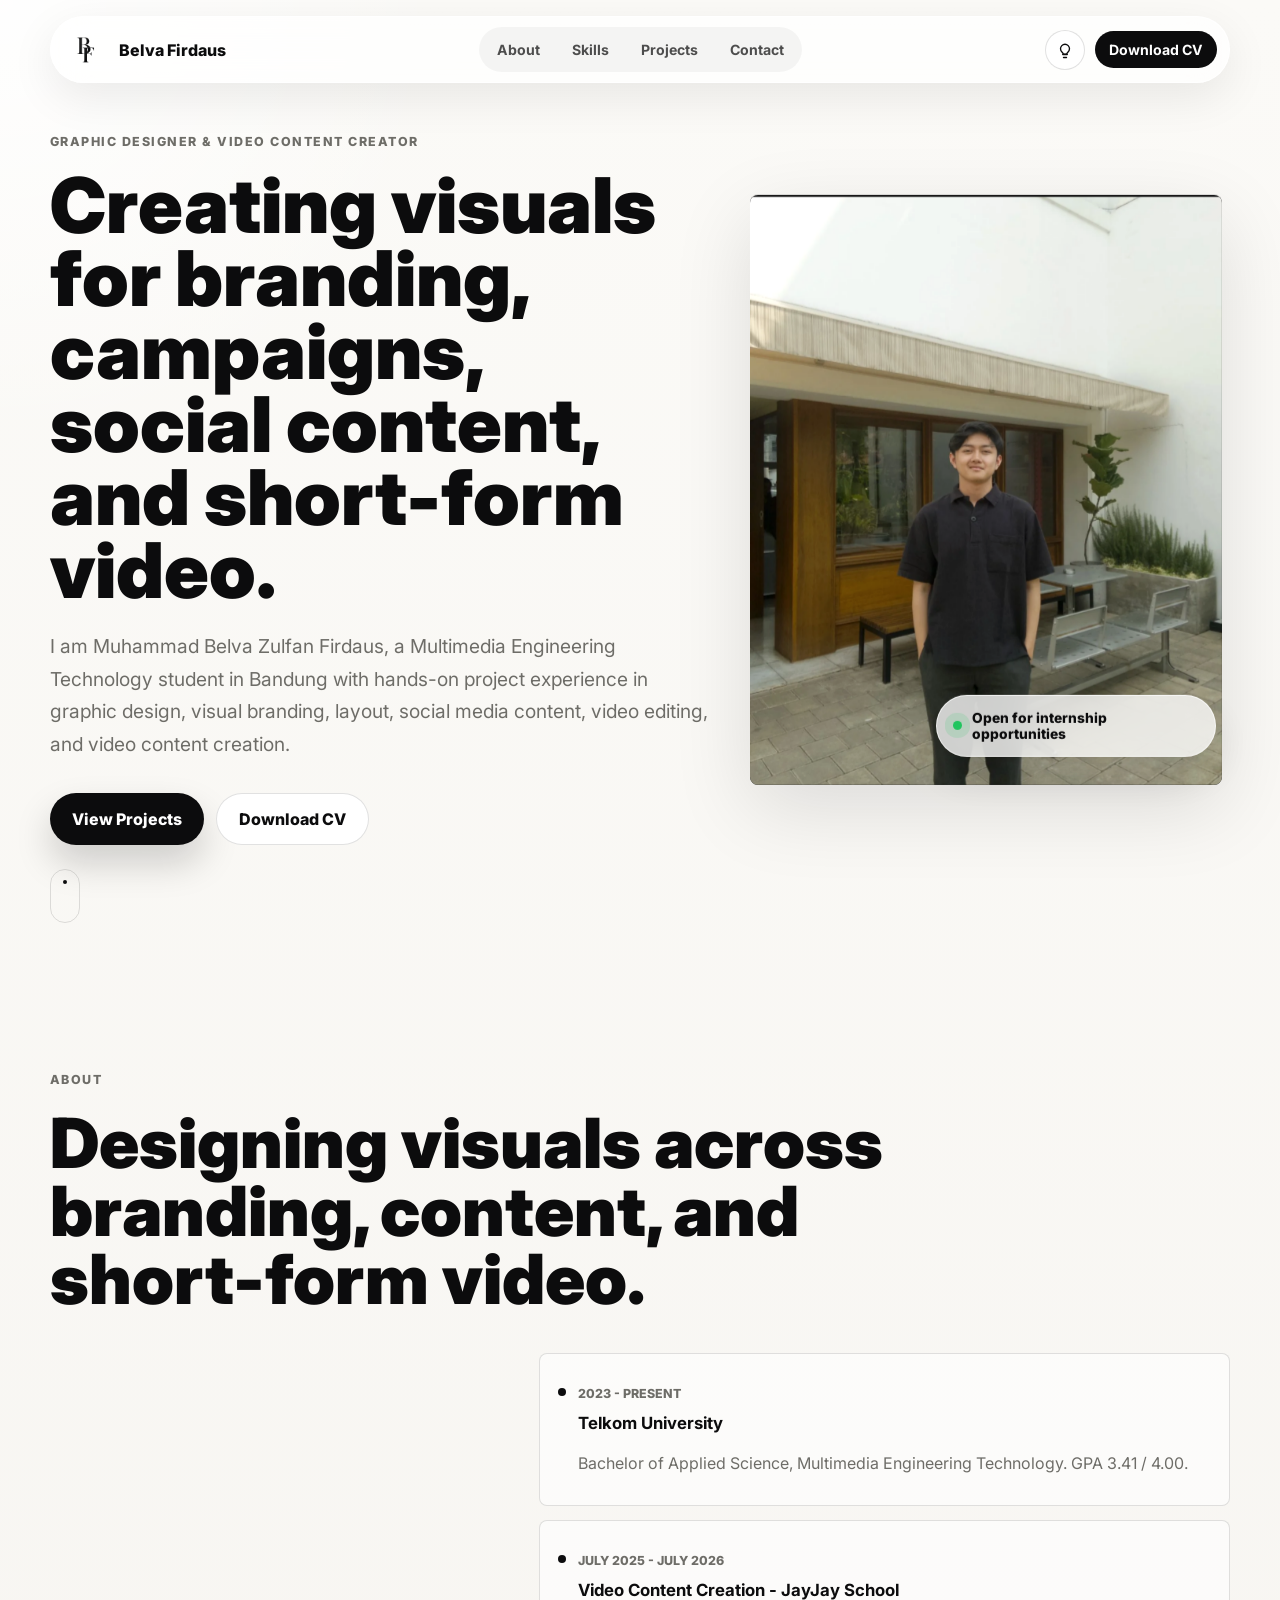
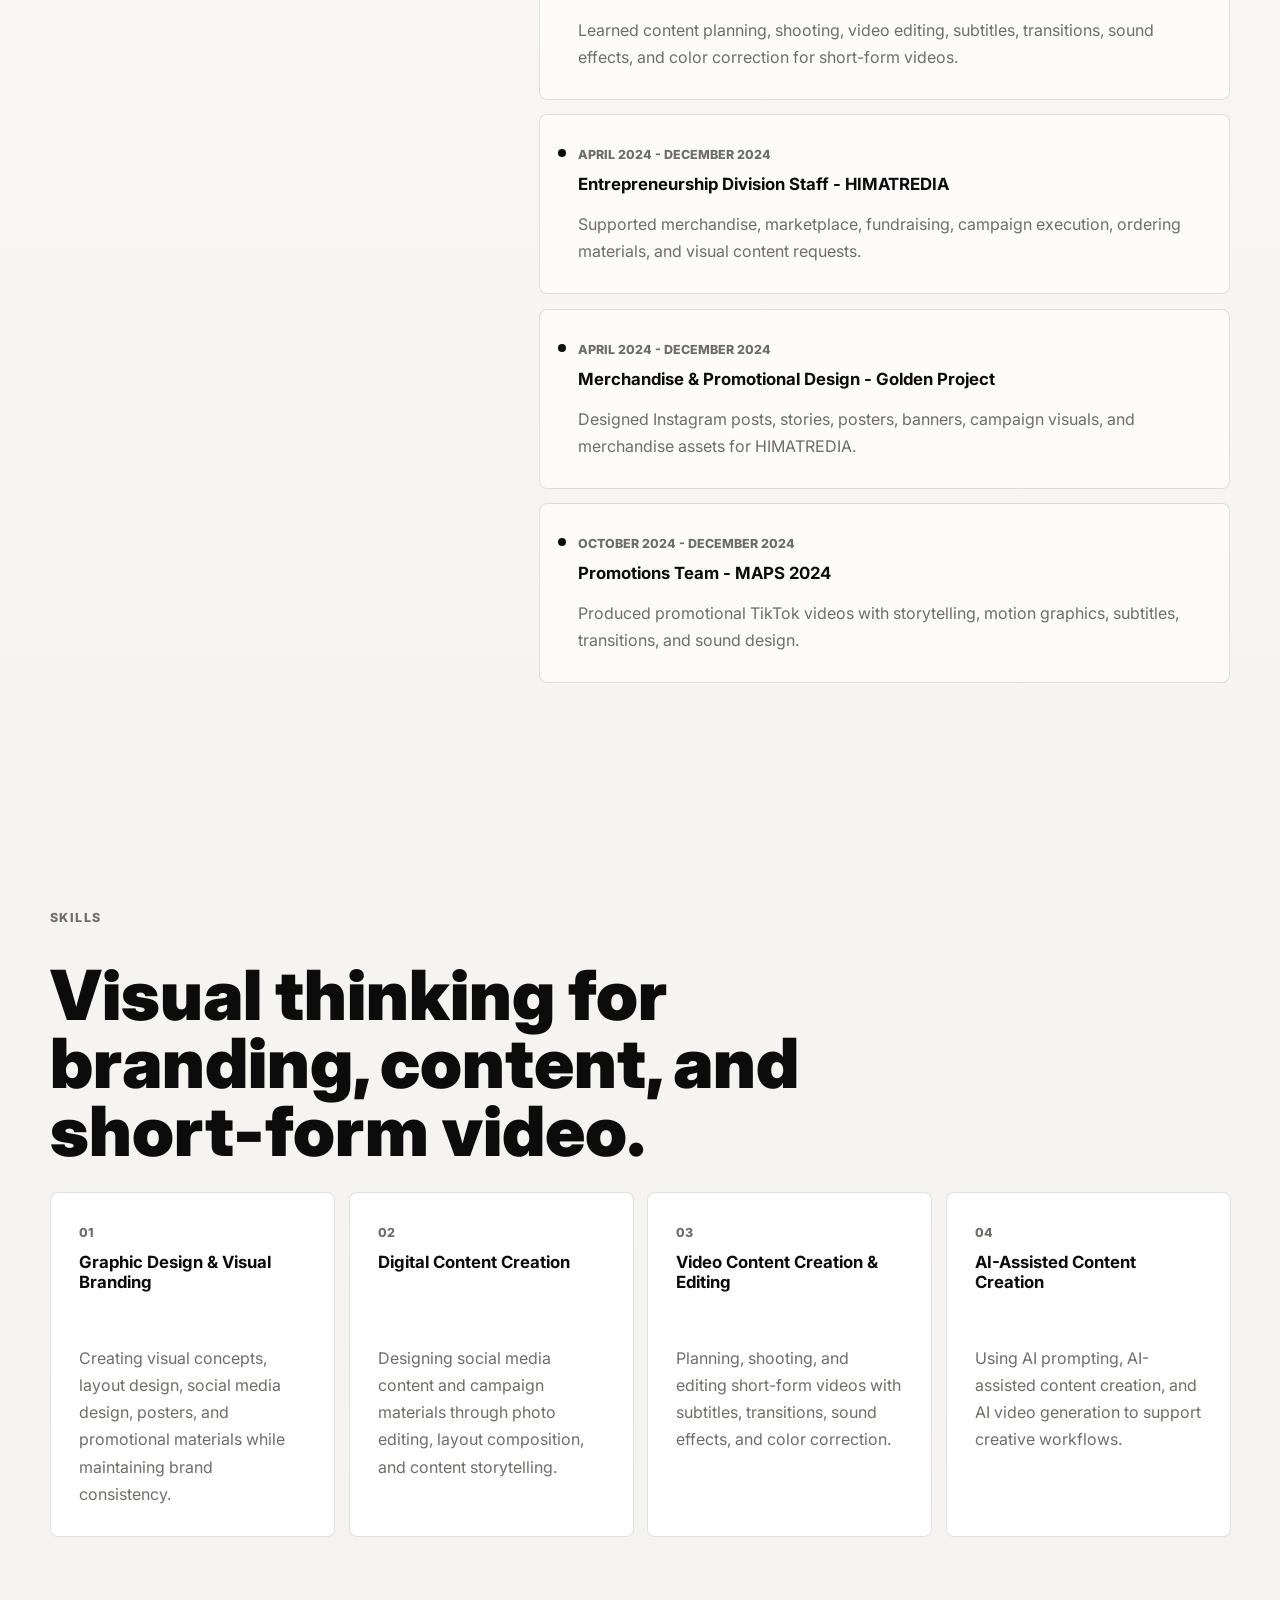
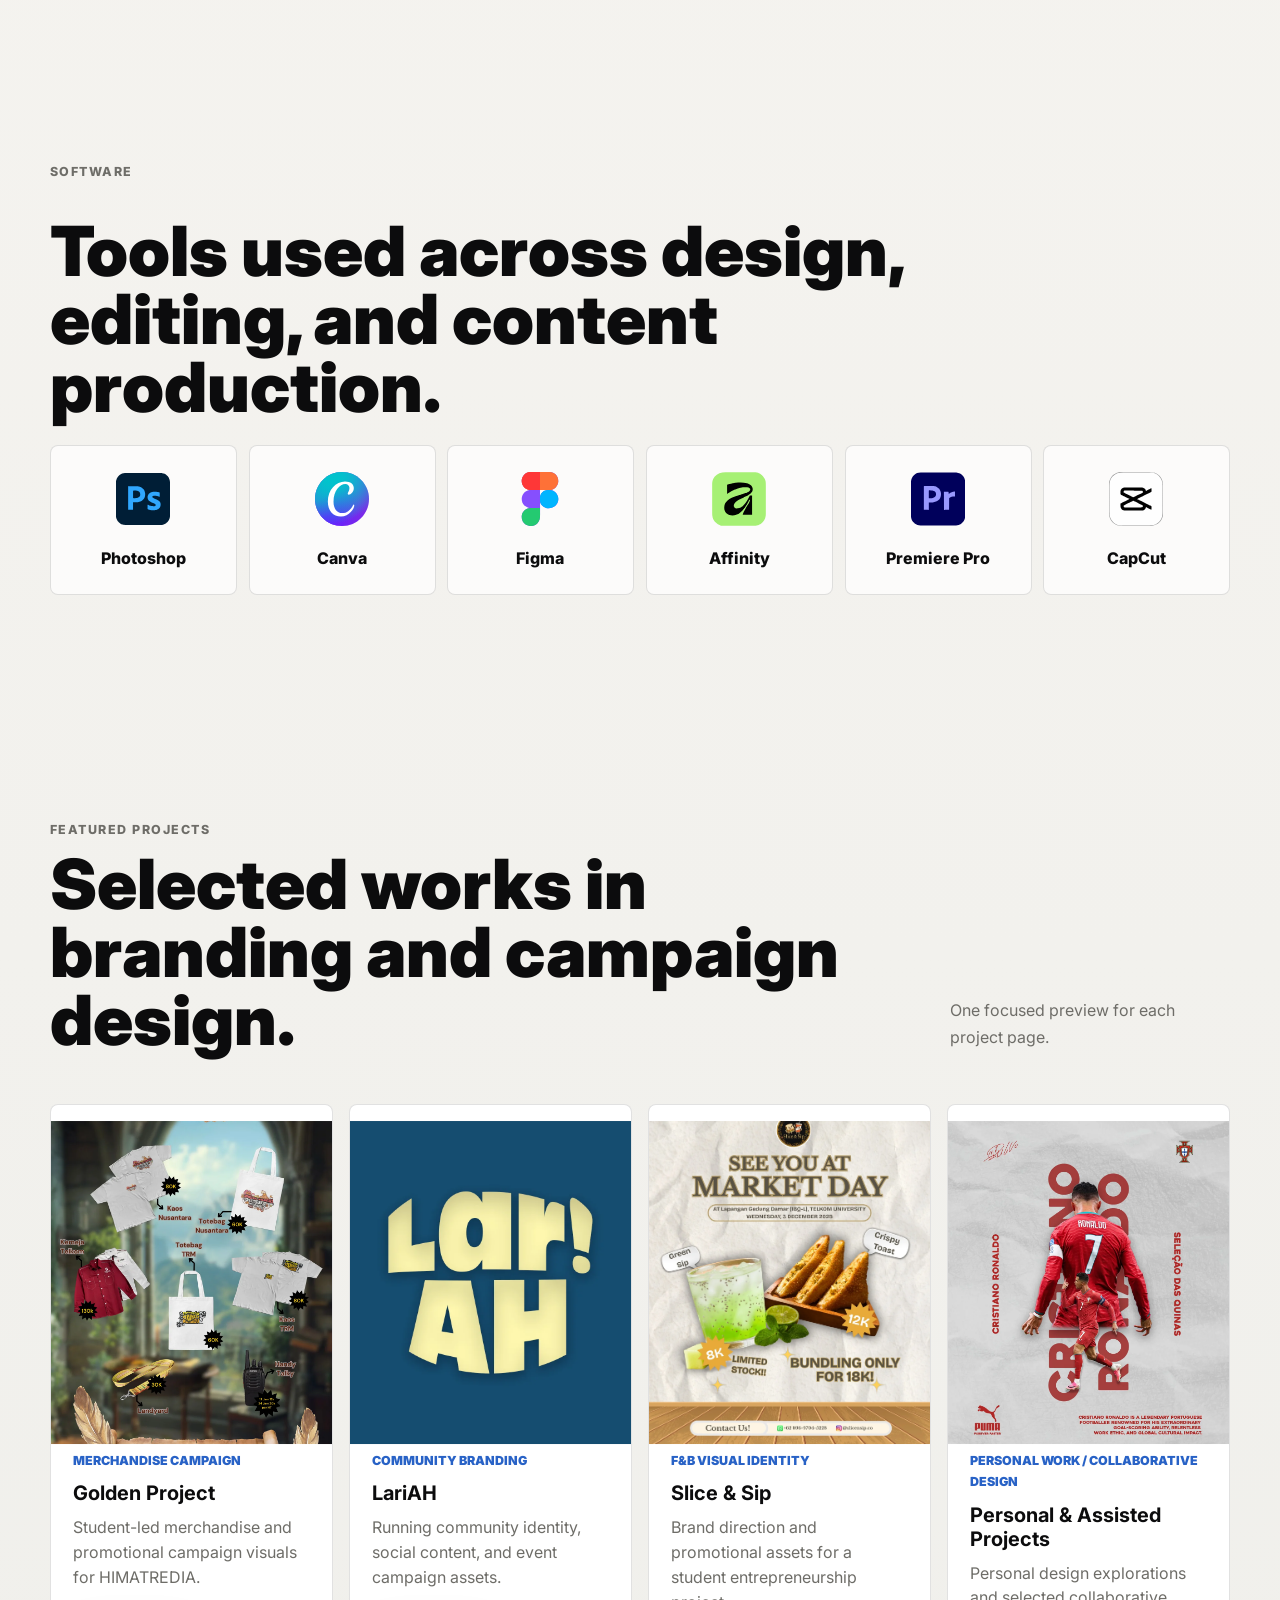
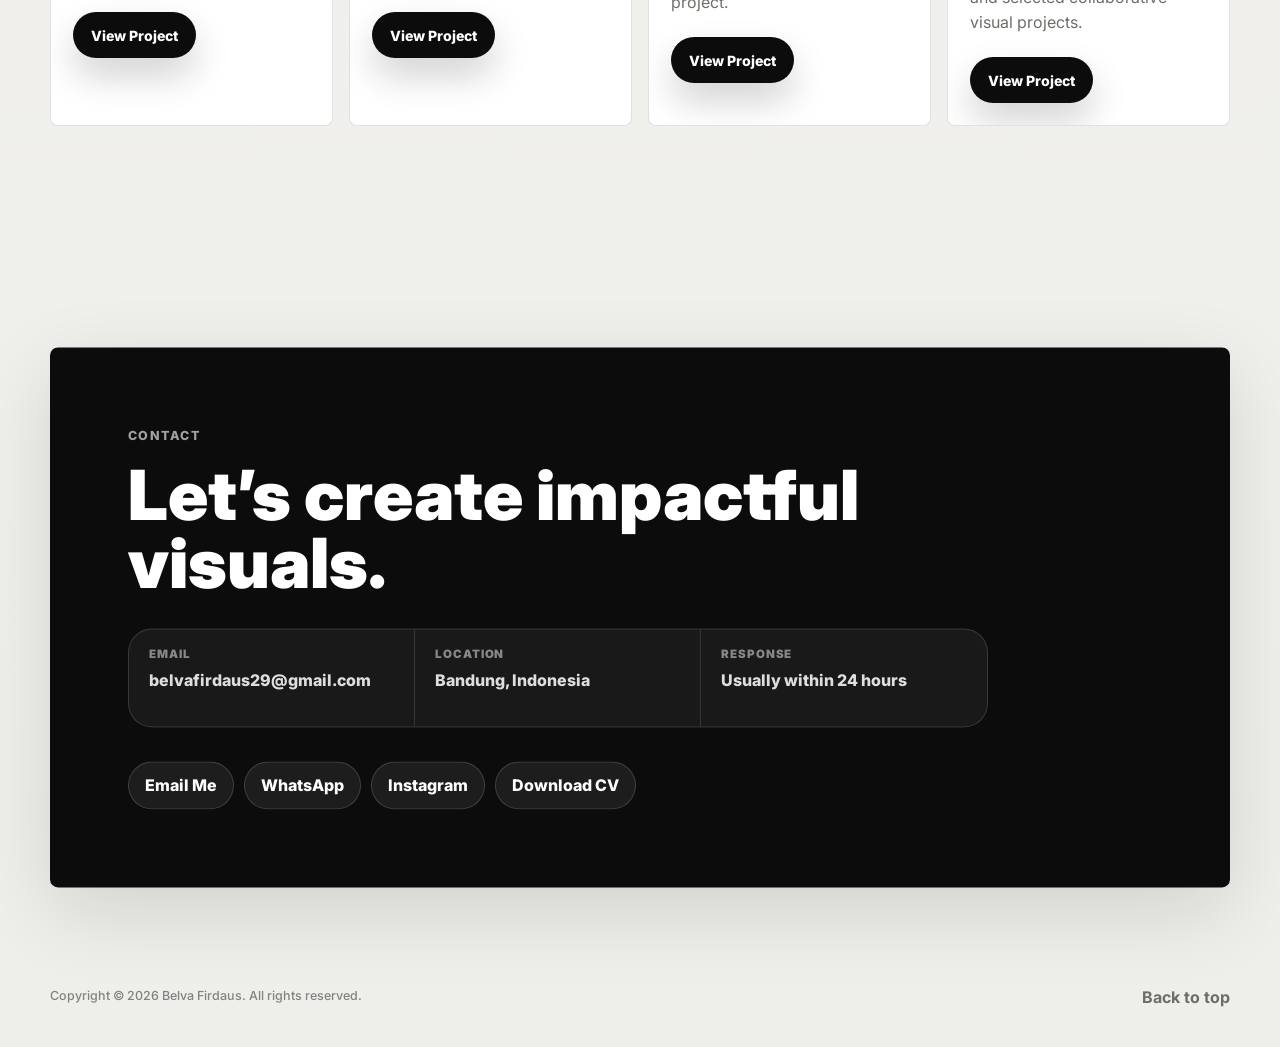
==== index.html @ 9df63d84 "Update about skills and latest CV" ====
<!DOCTYPE html>
<html lang="en">
<head>
  <meta charset="UTF-8">
  <meta name="viewport" content="width=device-width, initial-scale=1.0">
  <meta name="description" content="Portfolio of Muhammad Belva Zulfan Firdaus, a graphic designer and video content creator based in Bandung, Indonesia.">
  <title>Muhammad Belva Zulfan Firdaus — Portfolio</title>
  <script src="js/theme-toggle.js"></script>
  <link rel="icon" href="assets/logo/favicon.ico" sizes="any">
  <link rel="icon" type="image/png" sizes="32x32" href="assets/logo/favicon-32x32.png">
  <link rel="icon" type="image/png" sizes="16x16" href="assets/logo/favicon-16x16.png">
  <link rel="apple-touch-icon" href="assets/logo/apple-touch-icon.png">
  <link rel="preconnect" href="https://fonts.googleapis.com">
  <link rel="preconnect" href="https://fonts.gstatic.com" crossorigin>
  <link href="https://fonts.googleapis.com/css2?family=Inter:wght@400;500;600;700;800;900&display=swap" rel="stylesheet">
  <link rel="stylesheet" href="css/style.css">
  <link rel="stylesheet" href="css/animation.css">
  <link rel="stylesheet" href="css/reveal.css">
  <noscript>
    <style>
      body, .reveal {
        opacity: 1 !important;
        transform: none !important;
      }
    </style>
  </noscript>
</head>
<body>
  <div class="loader" aria-hidden="true">
    <div class="loader__mark">BF</div>
  </div>

  <div class="cursor-dot" aria-hidden="true"></div>

  <header class="site-header">
    <a class="brand" href="#top" aria-label="Belva Firdaus home">
      <img src="assets/logo/bf-logo.png" alt="Belva Firdaus logo">
      <span>Belva Firdaus</span>
    </a>
    <nav class="nav" aria-label="Primary navigation">
      <a href="#about">About</a>
      <a href="#skills">Skills</a>
      <a href="#projects">Projects</a>
      <a href="#contact">Contact</a>
    </nav>
    <div class="nav-actions">
      <button class="theme-toggle" type="button" data-theme-toggle aria-label="Switch to dark mode" aria-pressed="false">
        <span class="theme-toggle__icon" aria-hidden="true">
          <svg viewBox="0 0 24 24" focusable="false">
            <path d="M9 18h6"></path>
            <path d="M10 22h4"></path>
            <path d="M8.6 15.5c-1.7-1.2-2.6-3.1-2.6-5.1a6 6 0 1 1 12 0c0 2-.9 3.9-2.6 5.1-.7.5-1.1 1.2-1.1 2H9.7c0-.8-.4-1.5-1.1-2Z"></path>
          </svg>
        </span>
      </button>
      <a class="nav-cta" href="assets/cv/belva-firdaus-cv.pdf" target="_blank" rel="noopener noreferrer">Download CV</a>
    </div>
  </header>

  <main id="top">
    <!-- Hero -->
    <section class="hero section">
      <div class="hero__content reveal">
        <p class="eyebrow">GRAPHIC DESIGNER &amp; VIDEO CONTENT CREATOR</p>
        <h1>Creating visuals for branding, campaigns, social content, and short-form video.</h1>
        <p class="hero__intro">I am Muhammad Belva Zulfan Firdaus, a Multimedia Engineering Technology student in Bandung with hands-on project experience in graphic design, visual branding, layout, social media content, video editing, and video content creation.</p>
        <div class="hero__actions">
          <a class="btn btn--dark" href="#projects">View Projects</a>
          <a class="btn btn--light" href="assets/cv/belva-firdaus-cv.pdf" target="_blank" rel="noopener noreferrer">Download CV</a>
        </div>
      </div>
      <div class="hero__visual reveal reveal--right">
        <div class="portrait-shell">
          <img src="assets/optimized/profile/foto.webp" alt="Portrait of Belva Firdaus" loading="eager">
        </div>
        <div class="availability">
          <span></span>
          Open for internship opportunities
        </div>
      </div>
      <a class="scroll-indicator" href="#about" aria-label="Scroll to about section">
        <span></span>
      </a>
    </section>

    <!-- About -->
    <section class="section about" id="about">
      <div class="section-heading reveal">
        <p class="eyebrow">About</p>
        <h2>Designing visuals across branding, content, and short-form video.</h2>
      </div>
      <div class="about__grid">
        <div class="about__bio reveal">
          <p>I am a Multimedia Engineering Technology student with hands-on project experience in graphic design, visual branding, layout, social media content, video editing, and video content creation.</p>
          <p>I create promotional posters, Instagram content, merchandise visuals, campaign materials, and short-form videos for student organizations, communities, and F&amp;B projects.</p>
        </div>
        <div class="timeline reveal reveal--right" aria-label="Experience timeline">
          <article>
            <span>2023 - Present</span>
            <h3>Telkom University</h3>
            <p>Bachelor of Applied Science, Multimedia Engineering Technology. GPA 3.41 / 4.00.</p>
          </article>
          <article>
            <span>July 2025 - July 2026</span>
            <h3>Video Content Creation - JayJay School</h3>
            <p>Learned content planning, shooting, video editing, subtitles, transitions, sound effects, and color correction for short-form videos.</p>
          </article>
          <article>
            <span>April 2024 - December 2024</span>
            <h3>Entrepreneurship Division Staff - HIMATREDIA</h3>
            <p>Supported merchandise, marketplace, fundraising, campaign execution, ordering materials, and visual content requests.</p>
          </article>
          <article>
            <span>April 2024 - December 2024</span>
            <h3>Merchandise &amp; Promotional Design - Golden Project</h3>
            <p>Designed Instagram posts, stories, posters, banners, campaign visuals, and merchandise assets for HIMATREDIA.</p>
          </article>
          <article>
            <span>October 2024 - December 2024</span>
            <h3>Promotions Team - MAPS 2024</h3>
            <p>Produced promotional TikTok videos with storytelling, motion graphics, subtitles, transitions, and sound design.</p>
          </article>
        </div>
      </div>
    </section>

    <!-- Skills -->
    <section class="section skills" id="skills">
      <div class="section-heading reveal">
        <p class="eyebrow">Skills</p>
        <h2>Visual thinking for branding, content, and short-form video.</h2>
      </div>
      <div class="skill-grid">
        <article class="skill-card reveal">
          <span>01</span>
          <h3>Graphic Design &amp; Visual Branding</h3>
          <p>Creating visual concepts, layout design, social media design, posters, and promotional materials while maintaining brand consistency.</p>
        </article>
        <article class="skill-card reveal">
          <span>02</span>
          <h3>Digital Content Creation</h3>
          <p>Designing social media content and campaign materials through photo editing, layout composition, and content storytelling.</p>
        </article>
        <article class="skill-card reveal">
          <span>03</span>
          <h3>Video Content Creation &amp; Editing</h3>
          <p>Planning, shooting, and editing short-form videos with subtitles, transitions, sound effects, and color correction.</p>
        </article>
        <article class="skill-card reveal">
          <span>04</span>
          <h3>AI-Assisted Content Creation</h3>
          <p>Using AI prompting, AI-assisted content creation, and AI video generation to support creative workflows.</p>
        </article>
      </div>
    </section>

    <!-- Software -->
    <section class="section software" id="software">
      <div class="section-heading reveal">
        <p class="eyebrow">Software</p>
        <h2>Tools used across design, editing, and content production.</h2>
      </div>
      <div class="software-grid reveal">
        <article class="reveal"><img src="assets/icons/adobe-photoshop-seeklogo.svg" alt="Adobe Photoshop"><span>Photoshop</span></article>
        <article class="reveal"><img src="assets/icons/canva-seeklogo.svg" alt="Canva"><span>Canva</span></article>
        <article class="reveal"><img src="assets/icons/figma-icon.svg" alt="Figma"><span>Figma</span></article>
        <article class="reveal"><img src="assets/icons/affinity-studio-icon.svg" alt="Affinity"><span>Affinity</span></article>
        <article class="reveal"><img src="assets/icons/adobe-premiere-pro-icon.svg" alt="Adobe Premiere Pro"><span>Premiere Pro</span></article>
        <article class="reveal"><img src="assets/icons/capcut-icon.svg" alt="CapCut"><span>CapCut</span></article>
      </div>
    </section>

    <!-- Featured Projects -->
    <section class="section projects" id="projects">
      <div class="section-heading section-heading--split reveal">
        <div>
          <p class="eyebrow">Featured Projects</p>
          <h2>Selected works in branding and campaign design.</h2>
        </div>
        <p>One focused preview for each project page.</p>
      </div>
      <div class="project-grid">
        <article class="project-card reveal">
          <img src="assets/optimized/projects/golden%20projects/poster%20catalog.webp" alt="Golden Project catalog poster" loading="lazy">
          <div class="project-card__body">
            <p>Merchandise Campaign</p>
            <h3>Golden Project</h3>
            <span>Student-led merchandise and promotional campaign visuals for HIMATREDIA.</span>
            <a class="btn btn--dark project-card__link" href="pages/golden.html">View Project</a>
          </div>
        </article>
        <article class="project-card reveal">
          <img src="assets/optimized/projects/lariah/logo-lariah.webp" alt="LariAH visual identity" loading="lazy">
          <div class="project-card__body">
            <p>Community Branding</p>
            <h3>LariAH</h3>
            <span>Running community identity, social content, and event campaign assets.</span>
            <a class="btn btn--dark project-card__link" href="pages/lariah.html">View Project</a>
          </div>
        </article>
        <article class="project-card reveal">
          <img src="assets/optimized/projects/slice%20n%20sip/market%20day.webp" alt="Slice and Sip market day poster" loading="lazy">
          <div class="project-card__body">
            <p>F&amp;B Visual Identity</p>
            <h3>Slice &amp; Sip</h3>
            <span>Brand direction and promotional assets for a student entrepreneurship project.</span>
            <a class="btn btn--dark project-card__link" href="pages/slicesip.html">View Project</a>
          </div>
        </article>
        <article class="project-card reveal">
          <img src="assets/optimized/projects/others/POSTER-RONALDO.webp" alt="Selected sports poster design" loading="lazy">
          <div class="project-card__body">
            <p>Personal Work / Collaborative Design</p>
            <h3>Personal &amp; Assisted Projects</h3>
            <span>Personal design explorations and selected collaborative visual projects.</span>
            <a class="btn btn--dark project-card__link" href="pages/project4.html">View Project</a>
          </div>
        </article>
      </div>
    </section>

    <!-- Contact -->
    <section class="section contact" id="contact">
      <div class="contact__inner reveal">
        <p class="eyebrow">Contact</p>
        <h2>Let’s create impactful visuals.</h2>
        <div class="contact-info-card" aria-label="Contact information">
          <div class="contact-info-card__item">
            <span>Email</span>
            <p>belvafirdaus29@gmail.com</p>
          </div>
          <div class="contact-info-card__item">
            <span>Location</span>
            <p>Bandung, Indonesia</p>
          </div>
          <div class="contact-info-card__item">
            <span>Response</span>
            <p>Usually within 24 hours</p>
          </div>
        </div>
        <div class="contact-links">
          <a href="https://mail.google.com/mail/?view=cm&fs=1&to=belvafirdaus29@gmail.com&su=Collaboration%20Opportunity" target="_blank" rel="noopener noreferrer" data-email-link data-desktop-href="https://mail.google.com/mail/?view=cm&fs=1&to=belvafirdaus29@gmail.com&su=Collaboration%20Opportunity" data-mobile-href="mailto:belvafirdaus29@gmail.com?subject=Collaboration%20Opportunity">Email Me</a>
          <a href="https://wa.me/6285271169969" target="_blank" rel="noopener noreferrer">WhatsApp</a>
          <a href="https://www.instagram.com/belvafirdaus29" target="_blank" rel="noopener noreferrer">Instagram</a>
          <a href="assets/cv/belva-firdaus-cv.pdf" target="_blank" rel="noopener noreferrer">Download CV</a>
        </div>
      </div>
    </section>
  </main>

  <footer class="footer reveal">
    <div class="footer__brand">
      <small>Copyright © 2026 Belva Firdaus. All rights reserved.</small>
    </div>
    <a href="#top">Back to top</a>
  </footer>

  <script src="js/script.js"></script>
  <script src="js/transitions.js"></script>
  <script src="js/scroll-animations.js"></script>
  <script src="js/reveal.js"></script>
  <script src="js/contact.js"></script>
</body>
</html>
---- css/style.css ----
:root {
  --bg: #f6f4f0;
  --ink: #0c0c0d;
  --muted: #6e6d68;
  --line: rgba(12, 12, 13, 0.12);
  --paper: rgba(255, 255, 255, 0.74);
  --paper-solid: #ffffff;
  --charcoal: #151515;
  --accent: #c8ff5f;
  --blue: #2862c6;
  --radius: 8px;
  --shadow: 0 24px 80px rgba(12, 12, 13, 0.12);
  --max: 1180px;
}

* {
  box-sizing: border-box;
}

html {
  scroll-behavior: smooth;
}

body {
  margin: 0;
  background:
    radial-gradient(circle at top left, rgba(255, 255, 255, 0.9), transparent 28rem),
    linear-gradient(180deg, #fbfaf7 0%, var(--bg) 42%, #eeeeea 100%);
  color: var(--ink);
  font-family: "Inter", Arial, sans-serif;
  letter-spacing: 0;
  overflow-x: hidden;
}

body.is-loading {
  overflow: hidden;
}

img {
  display: block;
  max-width: 100%;
}

a {
  color: inherit;
  text-decoration: none;
}

button,
a {
  -webkit-tap-highlight-color: transparent;
}

::selection {
  background: rgba(0, 0, 0, 0.12);
  color: inherit;
}

.site-header {
  position: sticky;
  top: 0;
  z-index: 50;
  display: grid;
  grid-template-columns: minmax(0, 1fr) auto minmax(0, 1fr);
  align-items: center;
  gap: 18px;
  width: min(calc(100% - 32px), var(--max));
  margin: 16px auto 0;
  padding: 10px 12px;
  border: 1px solid rgba(255, 255, 255, 0.78);
  border-radius: 999px;
  background: rgba(255, 255, 255, 0.7);
  box-shadow: 0 14px 45px rgba(12, 12, 13, 0.08);
  backdrop-filter: blur(18px);
}

.site-header.has-scrolled {
  box-shadow: 0 18px 60px rgba(12, 12, 13, 0.13);
}

.brand {
  display: inline-flex;
  align-items: center;
  justify-self: start;
  gap: 12px;
  font-weight: 800;
  white-space: nowrap;
}

.brand img {
  width: 44px;
  height: 44px;
  border-radius: 50%;
  object-fit: cover;
  transition: filter 0.3s cubic-bezier(0.16, 1, 0.3, 1);
}

.nav {
  display: flex;
  align-items: center;
  justify-content: center;
  justify-self: center;
  gap: 4px;
  padding: 4px;
  border-radius: 999px;
  background: rgba(12, 12, 13, 0.04);
}

.nav a,
.nav-cta {
  position: relative;
  padding: 10px 14px;
  border-radius: 999px;
  color: rgba(12, 12, 13, 0.72);
  font-size: 0.88rem;
  font-weight: 700;
  overflow: hidden;
}

.nav a:hover,
.nav a.is-active {
  background: white;
  color: var(--ink);
}

.nav-cta {
  background: var(--ink);
  color: white;
}

.nav-actions {
  display: flex;
  align-items: center;
  justify-content: flex-end;
  justify-self: end;
  gap: 10px;
}

.theme-toggle {
  display: inline-flex;
  align-items: center;
  justify-content: center;
  width: 40px;
  min-width: 40px;
  min-height: 40px;
  height: 40px;
  padding: 0;
  border: 1px solid var(--line);
  border-radius: 999px;
  background: rgba(255, 255, 255, 0.62);
  color: var(--ink);
  font: inherit;
  font-size: 0.82rem;
  font-weight: 800;
  cursor: pointer;
  backdrop-filter: blur(18px);
  transition: background 0.25s ease, color 0.25s ease, border-color 0.25s ease;
}

.theme-toggle__icon,
.theme-toggle svg {
  display: block;
  width: 18px;
  height: 18px;
}

.theme-toggle svg {
  fill: none;
  stroke: currentColor;
  stroke-width: 1.8;
  stroke-linecap: round;
  stroke-linejoin: round;
}

.theme-toggle:focus-visible {
  outline: 2px solid var(--accent);
  outline-offset: 3px;
}

.section,
.footer {
  width: min(calc(100% - 32px), var(--max));
  margin: 0 auto;
}

.section {
  padding: 112px 0;
}

.eyebrow {
  margin: 0 0 16px;
  color: var(--muted);
  font-size: 0.78rem;
  font-weight: 800;
  letter-spacing: 0.12em;
  text-transform: uppercase;
}

h1,
h2,
h3,
p {
  margin-top: 0;
}

h1,
h2 {
  letter-spacing: 0;
}

h1 {
  max-width: 760px;
  margin-bottom: 24px;
  font-size: clamp(3.15rem, 6vw, 5.25rem);
  line-height: 0.95;
  font-weight: 900;
}

h2 {
  max-width: 900px;
  margin-bottom: 0;
  font-size: clamp(2.15rem, 5.4vw, 5.8rem);
  line-height: 0.98;
  font-weight: 900;
}

h3 {
  font-size: 1.05rem;
  line-height: 1.2;
}

p {
  color: var(--muted);
  line-height: 1.7;
}

.hero {
  position: relative;
  display: grid;
  grid-template-columns: minmax(0, 1fr) minmax(300px, 0.72fr);
  gap: 34px;
  min-height: calc(100vh - 72px);
  padding-top: 48px;
  align-items: center;
}

.hero__intro {
  max-width: 660px;
  font-size: clamp(1rem, 1.5vw, 1.28rem);
}

.hero__actions {
  display: flex;
  flex-wrap: wrap;
  gap: 12px;
  margin-top: 32px;
}

.btn {
  position: relative;
  display: inline-flex;
  align-items: center;
  justify-content: center;
  min-height: 52px;
  padding: 0 22px;
  border-radius: 999px;
  font-weight: 800;
  overflow: hidden;
  transition: transform 0.25s ease, box-shadow 0.25s ease, background 0.25s ease;
}

.btn:hover {
  transform: translateY(-3px);
}

.btn--dark {
  background: var(--ink);
  color: white;
  box-shadow: 0 18px 36px rgba(12, 12, 13, 0.18);
}

.btn--light {
  background: white;
  border: 1px solid var(--line);
}

.hero__visual {
  position: relative;
}

.portrait-shell {
  position: relative;
  overflow: hidden;
  aspect-ratio: 4 / 5;
  max-height: 590px;
  border-radius: 8px;
  background: var(--charcoal);
  box-shadow: var(--shadow);
}

.portrait-shell img {
  width: 100%;
  height: 100%;
  object-fit: cover;
  filter: saturate(0.88) contrast(1.05);
  transition: transform 0.8s ease;
}

.portrait-shell:hover img {
  transform: scale(1.05);
}

.availability {
  position: absolute;
  right: 14px;
  bottom: 28px;
  display: inline-flex;
  align-items: center;
  gap: 10px;
  max-width: min(280px, 80%);
  padding: 14px 16px;
  border: 1px solid rgba(255, 255, 255, 0.72);
  border-radius: 999px;
  background: rgba(255, 255, 255, 0.78);
  box-shadow: 0 18px 45px rgba(12, 12, 13, 0.12);
  color: var(--ink);
  font-size: 0.86rem;
  font-weight: 800;
  backdrop-filter: blur(18px);
}

.availability span {
  width: 9px;
  height: 9px;
  flex: 0 0 auto;
  border-radius: 50%;
  background: #20c55e;
  box-shadow: 0 0 0 8px rgba(32, 197, 94, 0.14);
}

.scroll-indicator {
  position: absolute;
  left: 0;
  bottom: 34px;
  width: 30px;
  height: 54px;
  border: 1px solid var(--line);
  border-radius: 999px;
}

.scroll-indicator span {
  position: absolute;
  left: 50%;
  top: 10px;
  width: 4px;
  height: 4px;
  border-radius: 50%;
  background: var(--ink);
  transform: translateX(-50%);
  animation: scrollDot 1.6s ease-in-out infinite;
}

.section-heading {
  margin-bottom: 44px;
}

.section-heading--split {
  display: grid;
  grid-template-columns: minmax(0, 1fr) 280px;
  gap: 32px;
  align-items: end;
}

.section-heading--split > p {
  margin-bottom: 8px;
}

.about__grid {
  display: grid;
  grid-template-columns: minmax(0, 0.8fr) minmax(0, 1.2fr);
  gap: 28px;
}

.about__bio {
  position: sticky;
  top: 110px;
  align-self: start;
  padding: 34px;
  border: 1px solid var(--line);
  border-radius: var(--radius);
  background: var(--paper);
  box-shadow: 0 16px 50px rgba(12, 12, 13, 0.06);
}

.about__bio p:last-child {
  margin-bottom: 0;
}

.timeline {
  display: grid;
  gap: 14px;
}

.timeline article {
  position: relative;
  padding: 28px 28px 28px 38px;
  border: 1px solid var(--line);
  border-radius: var(--radius);
  background: rgba(255, 255, 255, 0.58);
  transition: transform 0.25s ease, box-shadow 0.25s ease;
}

.timeline article::before {
  content: "";
  position: absolute;
  left: 18px;
  top: 34px;
  width: 8px;
  height: 8px;
  border-radius: 50%;
  background: var(--ink);
}

.timeline article:hover,
.skill-card:hover,
.software-grid article:hover,
.project-card:hover {
  transform: translateY(-6px);
  box-shadow: 0 22px 60px rgba(12, 12, 13, 0.12);
}

.timeline span,
.skill-card span {
  display: inline-block;
  margin-bottom: 12px;
  color: var(--muted);
  font-size: 0.78rem;
  font-weight: 800;
  text-transform: uppercase;
}

.timeline p,
.skill-card p {
  margin-bottom: 0;
}

.skill-grid {
  display: grid;
  grid-template-columns: repeat(4, minmax(0, 1fr));
  gap: 14px;
}

.skill-card {
  min-height: 300px;
  padding: 28px;
  border: 1px solid var(--line);
  border-radius: var(--radius);
  background: var(--paper-solid);
  transition: transform 0.25s ease, box-shadow 0.25s ease;
}

.skill-card h3 {
  min-height: 76px;
}

.software-grid {
  display: grid;
  grid-template-columns: repeat(6, minmax(0, 1fr));
  gap: 12px;
}

.software-grid article {
  display: grid;
  place-items: center;
  min-height: 150px;
  padding: 24px 16px;
  border: 1px solid var(--line);
  border-radius: var(--radius);
  background: rgba(255, 255, 255, 0.7);
  transition: transform 0.25s ease, box-shadow 0.25s ease;
}

.software-grid img {
  width: 54px;
  height: 54px;
  object-fit: contain;
  margin-bottom: 18px;
}

.software-grid span {
  font-weight: 800;
  text-align: center;
}

.project-grid {
  display: grid;
  grid-template-columns: repeat(4, minmax(0, 1fr));
  gap: 16px;
}

.project-card {
  display: grid;
  grid-template-rows: auto 1fr;
  overflow: hidden;
  border: 1px solid var(--line);
  border-radius: var(--radius);
  background: var(--paper-solid);
  transition: transform 0.25s ease, box-shadow 0.25s ease;
}

.project-card img {
  width: 100%;
  aspect-ratio: 4 / 4.6;
  object-fit: cover;
  background: #e8e6df;
  transition: transform 0.65s ease;
}

.project-card:hover img {
  transform: scale(1.04);
}

.project-card__body {
  display: flex;
  flex-direction: column;
  align-items: flex-start;
  padding: 22px;
}

.project-card p {
  margin-bottom: 10px;
  color: var(--blue);
  font-size: 0.78rem;
  font-weight: 900;
  text-transform: uppercase;
}

.project-card h3 {
  margin-bottom: 10px;
  font-size: 1.25rem;
}

.project-card span {
  color: var(--muted);
  line-height: 1.55;
}

.project-card__link {
  min-height: 46px;
  margin-top: 22px;
  padding: 0 18px;
  font-size: 0.88rem;
}

.contact {
  padding-bottom: 72px;
}

.contact__inner {
  padding: clamp(36px, 7vw, 78px);
  border-radius: var(--radius);
  background: var(--ink);
  color: white;
  box-shadow: var(--shadow);
}

.contact__inner p {
  color: rgba(255, 255, 255, 0.62);
}

.contact__inner h2 {
  color: white;
}

.contact-info-card {
  display: grid;
  grid-template-columns: repeat(3, minmax(0, 1fr));
  max-width: 860px;
  margin-top: 30px;
  overflow: hidden;
  border: 1px solid rgba(255, 255, 255, 0.14);
  border-radius: 24px;
  background: rgba(255, 255, 255, 0.055);
}

.contact-info-card__item {
  padding: 18px 20px;
  border-right: 1px solid rgba(255, 255, 255, 0.12);
}

.contact-info-card__item:last-child {
  border-right: 0;
}

.contact-info-card__item span {
  display: block;
  margin-bottom: 8px;
  color: rgba(255, 255, 255, 0.48);
  font-size: 0.72rem;
  font-weight: 900;
  letter-spacing: 0.08em;
  text-transform: uppercase;
}

.contact-info-card__item p {
  color: rgba(255, 255, 255, 0.86);
  font-size: clamp(0.9rem, 1.25vw, 1rem);
  font-weight: 800;
  line-height: 1.45;
  overflow-wrap: anywhere;
}

.contact-links {
  display: flex;
  flex-wrap: wrap;
  gap: 10px;
  margin-top: 34px;
}

.contact-links a,
.contact-links span {
  display: inline-flex;
  align-items: center;
  min-height: 48px;
  padding: 0 16px;
  border: 1px solid rgba(255, 255, 255, 0.16);
  border-radius: 999px;
  background: rgba(255, 255, 255, 0.07);
  color: white;
  font-weight: 800;
}

.contact-links a:hover {
  background: white;
  color: var(--ink);
}

.footer {
  display: flex;
  justify-content: space-between;
  align-items: flex-start;
  gap: 18px;
  padding: 26px 0 40px;
  color: var(--muted);
  font-weight: 700;
}

.footer__brand {
  display: flex;
  flex-direction: column;
  gap: 6px;
}

.footer p {
  margin: 0;
}

.footer small {
  color: rgba(12, 12, 13, 0.48);
  font-size: 0.78rem;
  font-weight: 500;
  line-height: 1.5;
}

@media (max-width: 1040px) {
  .hero,
  .about__grid,
  .section-heading--split {
    grid-template-columns: 1fr;
  }

  .about__bio {
    position: static;
  }

  .skill-grid,
  .project-grid {
    grid-template-columns: repeat(2, minmax(0, 1fr));
  }

  .software-grid {
    grid-template-columns: repeat(3, minmax(0, 1fr));
  }
}

@media (max-width: 760px) {
  .site-header {
    display: flex;
    align-items: stretch;
    border-radius: 24px;
    flex-wrap: wrap;
  }

  .brand {
    flex: 1 1 auto;
  }

  .nav {
    order: 3;
    width: 100%;
    overflow-x: auto;
    justify-content: flex-start;
  }

  .nav-cta {
    padding-inline: 12px;
  }

  .nav-actions {
    gap: 8px;
    margin-left: 0;
  }

  .theme-toggle {
    min-height: 40px;
  }

  .section {
    padding: 82px 0;
  }

  .hero {
    min-height: auto;
    padding-top: 58px;
  }

  h1 {
    font-size: clamp(2.8rem, 14vw, 4rem);
  }

  h2 {
    font-size: clamp(2rem, 11vw, 3.3rem);
  }

  .scroll-indicator {
    display: none;
  }

  .skill-grid,
  .project-grid,
  .software-grid {
    grid-template-columns: 1fr;
  }

  .skill-card {
    min-height: auto;
  }

  .skill-card h3 {
    min-height: auto;
  }

  .availability {
    right: 12px;
    bottom: 12px;
  }

  .footer {
    flex-direction: column;
  }
}

@media (max-width: 430px) {
  .section,
  .footer {
    width: min(calc(100% - 24px), var(--max));
  }

  .site-header {
    width: min(calc(100% - 24px), var(--max));
  }

  .brand {
    gap: 10px;
  }

  .brand img {
    width: 42px;
    height: 42px;
  }

  .nav a,
  .nav-cta,
  .theme-toggle {
    font-size: 0.8rem;
  }

  .theme-toggle {
    width: 38px;
    min-width: 38px;
    height: 38px;
    min-height: 38px;
  }

  .hero__actions,
  .contact-links {
    display: grid;
  }

  .contact-info-card {
    grid-template-columns: 1fr;
    border-radius: 20px;
  }

  .contact-info-card__item {
    border-right: 0;
    border-bottom: 1px solid rgba(255, 255, 255, 0.12);
  }

  .contact-info-card__item:last-child {
    border-bottom: 0;
  }

  .btn,
  .contact-links a,
  .contact-links span {
    width: 100%;
  }
}

html[data-theme="dark"] {
  color-scheme: dark;
  --bg: #111110;
  --ink: #f4f1ea;
  --muted: #a8a29a;
  --line: rgba(255, 255, 255, 0.13);
  --paper: rgba(28, 28, 27, 0.78);
  --paper-solid: #171716;
  --charcoal: #151515;
  --blue: #8bb8ff;
  --shadow: 0 24px 80px rgba(0, 0, 0, 0.4);
}

html[data-theme="dark"] body {
  background:
    radial-gradient(circle at top left, rgba(255, 255, 255, 0.08), transparent 28rem),
    linear-gradient(180deg, #151514 0%, var(--bg) 46%, #090909 100%);
  color: var(--ink);
}

html[data-theme="dark"] ::selection {
  background: rgba(255, 255, 255, 0.18);
  color: inherit;
}

html[data-theme="dark"] .site-header {
  border-color: rgba(255, 255, 255, 0.12);
  background: rgba(20, 20, 19, 0.74);
  box-shadow: 0 14px 45px rgba(0, 0, 0, 0.32);
}

html[data-theme="dark"] .site-header.has-scrolled {
  box-shadow: 0 18px 60px rgba(0, 0, 0, 0.46);
}

html[data-theme="dark"] .brand img {
  filter: brightness(0) invert(1) contrast(1.08);
}

html[data-theme="dark"] .nav {
  background: rgba(255, 255, 255, 0.06);
}

html[data-theme="dark"] .nav a {
  color: rgba(244, 241, 234, 0.74);
}

html[data-theme="dark"] .nav a:hover,
html[data-theme="dark"] .nav a.is-active {
  background: rgba(255, 255, 255, 0.12);
  color: var(--ink);
}

html[data-theme="dark"] .nav-cta,
html[data-theme="dark"] .btn--dark,
html[data-theme="dark"] .project-nav-link--home {
  background: var(--ink);
  color: #111110;
}

html[data-theme="dark"] .theme-toggle {
  border-color: var(--line);
  background: rgba(255, 255, 255, 0.08);
  color: var(--ink);
}

html[data-theme="dark"] .btn--light,
html[data-theme="dark"] .availability,
html[data-theme="dark"] .about__bio,
html[data-theme="dark"] .timeline article,
html[data-theme="dark"] .software-grid article {
  border-color: var(--line);
  background: var(--paper);
  color: var(--ink);
}

html[data-theme="dark"] .skill-card,
html[data-theme="dark"] .project-card {
  border-color: var(--line);
  background: var(--paper-solid);
  color: var(--ink);
}

html[data-theme="dark"] .availability {
  box-shadow: 0 18px 45px rgba(0, 0, 0, 0.32);
}

html[data-theme="dark"] .contact__inner {
  border: 1px solid var(--line);
  background: #151514;
  color: var(--ink);
}

html[data-theme="dark"] .contact__inner h2 {
  color: var(--ink);
}

html[data-theme="dark"] .contact-info-card {
  border-color: rgba(255, 255, 255, 0.16);
  background: rgba(255, 255, 255, 0.06);
}

html[data-theme="dark"] .contact-info-card__item,
html[data-theme="dark"] .contact-info-card__item:last-child {
  border-color: rgba(255, 255, 255, 0.13);
}

html[data-theme="dark"] .contact-info-card__item span {
  color: rgba(244, 241, 234, 0.52);
}

html[data-theme="dark"] .contact-info-card__item p {
  color: rgba(244, 241, 234, 0.88);
}

html[data-theme="dark"] .contact-links a,
html[data-theme="dark"] .contact-links span {
  border-color: rgba(255, 255, 255, 0.18);
  background: rgba(255, 255, 255, 0.08);
  color: var(--ink);
}

html[data-theme="dark"] .contact-links a:hover {
  background: var(--ink);
  color: #111110;
}

html[data-theme="dark"] .footer small {
  color: rgba(244, 241, 234, 0.58);
}

html[data-theme="dark"] .scroll-indicator span,
html[data-theme="dark"] .timeline article::before {
  background: var(--ink);
}
---- css/animation.css ----
.loader {
  position: fixed;
  inset: 0;
  z-index: 100;
  display: grid;
  place-items: center;
  background: var(--ink);
  color: white;
  pointer-events: none;
  transition: opacity 0.6s ease, visibility 0.6s ease;
}

.loader__mark {
  width: 74px;
  height: 74px;
  display: grid;
  place-items: center;
  border: 1px solid rgba(255, 255, 255, 0.28);
  border-radius: 50%;
  font-weight: 800;
  animation: pulse 1.2s ease-in-out infinite;
}

body.is-loading .loader {
  pointer-events: auto;
}

body.is-ready .loader,
body:not(.is-loading) .loader {
  opacity: 0;
  visibility: hidden;
  pointer-events: none;
}

body,
main {
  opacity: 1;
  visibility: visible;
}

.cursor-dot {
  position: fixed;
  z-index: 99;
  width: 14px;
  height: 14px;
  border: 1px solid rgba(12, 12, 13, 0.5);
  border-radius: 50%;
  pointer-events: none;
  transform: translate(-50%, -50%);
  opacity: 0;
  transition: width 0.2s ease, height 0.2s ease, opacity 0.2s ease, background 0.2s ease;
}

.cursor-dot.is-active {
  width: 42px;
  height: 42px;
  background: rgba(200, 255, 95, 0.2);
}

.ripple {
  position: absolute;
  border-radius: 50%;
  background: rgba(255, 255, 255, 0.45);
  transform: scale(0);
  animation: ripple 0.72s cubic-bezier(0.16, 1, 0.3, 1);
  pointer-events: none;
}

:where(.brand, .nav a, .nav-cta, .btn, .contact-links a, .footer a, .project-card, .project-nav-link, .gallery img, .gallery-lightbox__button) {
  transition-property: transform, opacity, box-shadow, background, color, border-color, filter;
  transition-duration: 0.42s;
  transition-timing-function: cubic-bezier(0.16, 1, 0.3, 1);
  will-change: transform, opacity, box-shadow;
}

:where(.nav a, .nav-cta, .btn, .contact-links a, .footer a, .project-nav-link) {
  position: relative;
  overflow: hidden;
}

[data-parallax] {
  --parallax-y: 0px;
}

[data-parallax]:not(.reveal):not(.motion-reveal) {
  transform: translate3d(0, var(--parallax-y), 0);
}

.project-card img[data-parallax],
.portrait-shell img[data-parallax] {
  transform: translate3d(0, var(--parallax-y), 0) scale(1);
}

@media (hover: hover) {
  .nav a:hover,
  .nav-cta:hover,
  .contact-links a:hover,
  .footer a:hover,
  .gallery-lightbox__button:hover {
    opacity: 0.95;
    transform: translateY(-3px) scale(1.025);
    box-shadow: 0 16px 42px rgba(12, 12, 13, 0.1);
  }

  .brand:hover {
    opacity: 0.88;
    transform: translateY(-1px) scale(1.01);
    box-shadow: none;
    transition-duration: 0.3s;
  }

  .btn:hover {
    opacity: 0.96;
    transform: translateY(-5px) scale(1.025);
    box-shadow: 0 24px 54px rgba(12, 12, 13, 0.18);
  }

  .project-card:hover {
    transform: translateY(-10px) scale(1.012);
    box-shadow: 0 30px 76px rgba(12, 12, 13, 0.15);
  }

  .project-card:hover img[data-parallax],
  .portrait-shell:hover img[data-parallax] {
    transform: translate3d(0, var(--parallax-y), 0) scale(1.045);
  }

  .project-nav-link:hover {
    transform: translateY(-7px) scale(1.015);
    box-shadow: 0 28px 70px rgba(12, 12, 13, 0.13);
  }

  .gallery img:hover,
  .gallery img[data-parallax].is-visible:hover {
    transform: translate3d(0, calc(var(--parallax-y, 0px) - 6px), 0) scale(1.02);
  }
}

.brand:active,
.nav a:active,
.nav-cta:active,
.btn:active,
.contact-links a:active,
.footer a:active,
.project-card:active,
.project-nav-link:active,
.gallery img:active,
.gallery-lightbox__button:active {
  opacity: 0.78;
  transform: translateY(2px) scale(0.96);
  transition-duration: 0.26s;
}

.reveal,
.motion-reveal {
  opacity: 1;
  visibility: visible;
  transform: none;
  transition: none;
  transition-delay: var(--motion-delay, 0ms);
}

body.reveal-ready .reveal:not(.is-visible),
body.reveal-ready .motion-reveal:not(.is-visible) {
  opacity: 0;
  transform: translate3d(0, 28px, 0);
  transition:
    opacity 0.8s cubic-bezier(0.16, 1, 0.3, 1),
    transform 0.8s cubic-bezier(0.16, 1, 0.3, 1);
  will-change: opacity, transform;
}

body.reveal-ready .reveal--right:not(.is-visible) {
  transform: translate3d(0, 28px, 0);
}

.reveal.is-visible,
.motion-reveal.is-visible,
body:not(.reveal-ready) .reveal,
body:not(.reveal-ready) .motion-reveal {
  opacity: 1;
  transform: translate3d(0, var(--parallax-y, 0px), 0);
}

.gallery img[data-parallax].is-visible {
  transform: translate3d(0, var(--parallax-y, 0px), 0) scale(1);
}

@media (hover: hover) {
  .timeline article.motion-reveal.is-visible:hover,
  .skill-card.reveal.is-visible:hover,
  .skill-card.motion-reveal.is-visible:hover,
  .software-grid article.motion-reveal.is-visible:hover {
    transform: translate3d(0, -8px, 0) scale(1.01);
    box-shadow: 0 24px 64px rgba(12, 12, 13, 0.13);
  }

  .project-card.reveal.is-visible:hover,
  .project-card.motion-reveal.is-visible:hover {
    transform: translate3d(0, -10px, 0) scale(1.012);
    box-shadow: 0 30px 76px rgba(12, 12, 13, 0.15);
  }

  .gallery img[data-parallax].is-visible:hover {
    transform: translate3d(0, calc(var(--parallax-y, 0px) - 6px), 0) scale(1.02);
  }
}

@media (hover: hover) {
  html[data-theme="dark"] .nav a:hover,
  html[data-theme="dark"] .theme-toggle:hover,
  html[data-theme="dark"] .contact-links a:hover,
  html[data-theme="dark"] .footer a:hover,
  html[data-theme="dark"] .gallery-lightbox__button:hover {
    box-shadow:
      0 10px 30px rgba(255, 255, 255, 0.08),
      0 0 0 1px rgba(255, 255, 255, 0.08);
  }

  html[data-theme="dark"] .nav-cta:hover,
  html[data-theme="dark"] .btn:hover {
    box-shadow:
      0 12px 36px rgba(255, 255, 255, 0.12),
      0 0 0 1px rgba(255, 255, 255, 0.1);
  }

  html[data-theme="dark"] .project-card:hover,
  html[data-theme="dark"] .project-card.reveal.is-visible:hover,
  html[data-theme="dark"] .project-card.motion-reveal.is-visible:hover,
  html[data-theme="dark"] .project-nav-link:hover {
    box-shadow:
      0 18px 52px rgba(255, 255, 255, 0.1),
      0 0 0 1px rgba(255, 255, 255, 0.08);
  }

  html[data-theme="dark"] .gallery img:hover,
  html[data-theme="dark"] .gallery img[data-parallax].is-visible:hover {
    box-shadow:
      0 14px 40px rgba(255, 255, 255, 0.09),
      0 0 0 1px rgba(255, 255, 255, 0.07);
  }
}

.project-card.reveal.is-visible:active,
.project-card.motion-reveal.is-visible:active,
.gallery img[data-parallax].is-visible:active {
  opacity: 0.78;
  transform: translate3d(0, 2px, 0) scale(0.96);
  transition-duration: 0.26s;
}

body.page-enter .site-header,
body.page-enter main,
body.page-enter .footer {
  animation: pageEnter 0.7s cubic-bezier(0.16, 1, 0.3, 1) both;
}

body.page-exit .site-header,
body.page-exit main,
body.page-exit .footer {
  opacity: 0;
  transform: translate3d(0, -16px, 0);
  transition:
    opacity 0.62s cubic-bezier(0.16, 1, 0.3, 1),
    transform 0.62s cubic-bezier(0.16, 1, 0.3, 1);
  pointer-events: none;
}

@keyframes pulse {
  0%,
  100% {
    transform: scale(1);
    opacity: 1;
  }
  50% {
    transform: scale(0.94);
    opacity: 0.72;
  }
}

@keyframes pageEnter {
  from {
    opacity: 0;
    transform: translate3d(0, 12px, 0);
  }
  to {
    opacity: 1;
    transform: translate3d(0, 0, 0);
  }
}

@keyframes scrollDot {
  0% {
    opacity: 0;
    transform: translate(-50%, 0);
  }
  35%,
  65% {
    opacity: 1;
  }
  100% {
    opacity: 0;
    transform: translate(-50%, 22px);
  }
}

@keyframes ripple {
  to {
    transform: scale(4);
    opacity: 0;
  }
}

@media (prefers-reduced-motion: reduce) {
  *,
  *::before,
  *::after {
    scroll-behavior: auto !important;
    animation-duration: 0.01ms !important;
    animation-iteration-count: 1 !important;
    transition-duration: 0.01ms !important;
  }

  .cursor-dot {
    display: none;
  }

  .reveal,
  .motion-reveal,
  .reveal--right,
  [data-parallax],
  body.page-enter .site-header,
  body.page-enter main,
  body.page-enter .footer,
  body.page-exit .site-header,
  body.page-exit main,
  body.page-exit .footer {
    animation: none !important;
    opacity: 1 !important;
    visibility: visible !important;
    transform: none !important;
    transition: none !important;
  }
}

@media (max-width: 768px) {
  body:not(.reveal-ready) .reveal,
  body:not(.reveal-ready) .motion-reveal,
  body:not(.reveal-ready) .reveal--right,
  body:not(.reveal-ready) .fade-up,
  body:not(.reveal-ready) .animate-on-scroll,
  body:not(.reveal-ready) [data-parallax] {
    opacity: 1;
    visibility: visible;
    transform: none !important;
    transition-delay: 0ms;
  }
}

@media (max-width: 760px) {
  .reveal--right {
    transform: none;
  }
}
---- css/reveal.css ----
body {
  opacity: 0;
  transform: translateY(14px);
  transition:
    opacity 800ms cubic-bezier(0.16, 1, 0.3, 1),
    transform 800ms cubic-bezier(0.16, 1, 0.3, 1);
  animation: revealBodyFallback 800ms cubic-bezier(0.16, 1, 0.3, 1) 160ms forwards;
}

body.page-loaded {
  opacity: 1;
  transform: translateY(0);
  animation: none;
}

.reveal {
  opacity: 1;
  transform: none;
  transition-delay: var(--reveal-delay, 0ms);
}

body:not(.reveal-animations-ready) .reveal {
  opacity: 1 !important;
  transform: none !important;
}

body.reveal-animations-ready .reveal:not(.is-visible) {
  opacity: 0;
  transform: translateY(42px);
  transition:
    opacity 900ms cubic-bezier(0.16, 1, 0.3, 1),
    transform 900ms cubic-bezier(0.16, 1, 0.3, 1);
  transition-delay: var(--reveal-delay, 0ms);
  will-change: opacity, transform;
}

.reveal.is-visible {
  opacity: 1;
  transform: translate3d(0, var(--parallax-y, 0px), 0);
}

@keyframes revealBodyFallback {
  to {
    opacity: 1;
    transform: translateY(0);
  }
}

@media (prefers-reduced-motion: reduce) {
  body,
  body.page-loaded,
  .reveal,
  body.reveal-animations-ready .reveal,
  body.reveal-animations-ready .reveal.is-visible {
    opacity: 1 !important;
    transform: none !important;
    transition: none !important;
    animation: none !important;
  }
}

@media (max-width: 768px) {
  .reveal,
  body.reveal-animations-ready .reveal,
  body.reveal-animations-ready .reveal.is-visible {
    opacity: 1 !important;
    transform: none !important;
  }
}
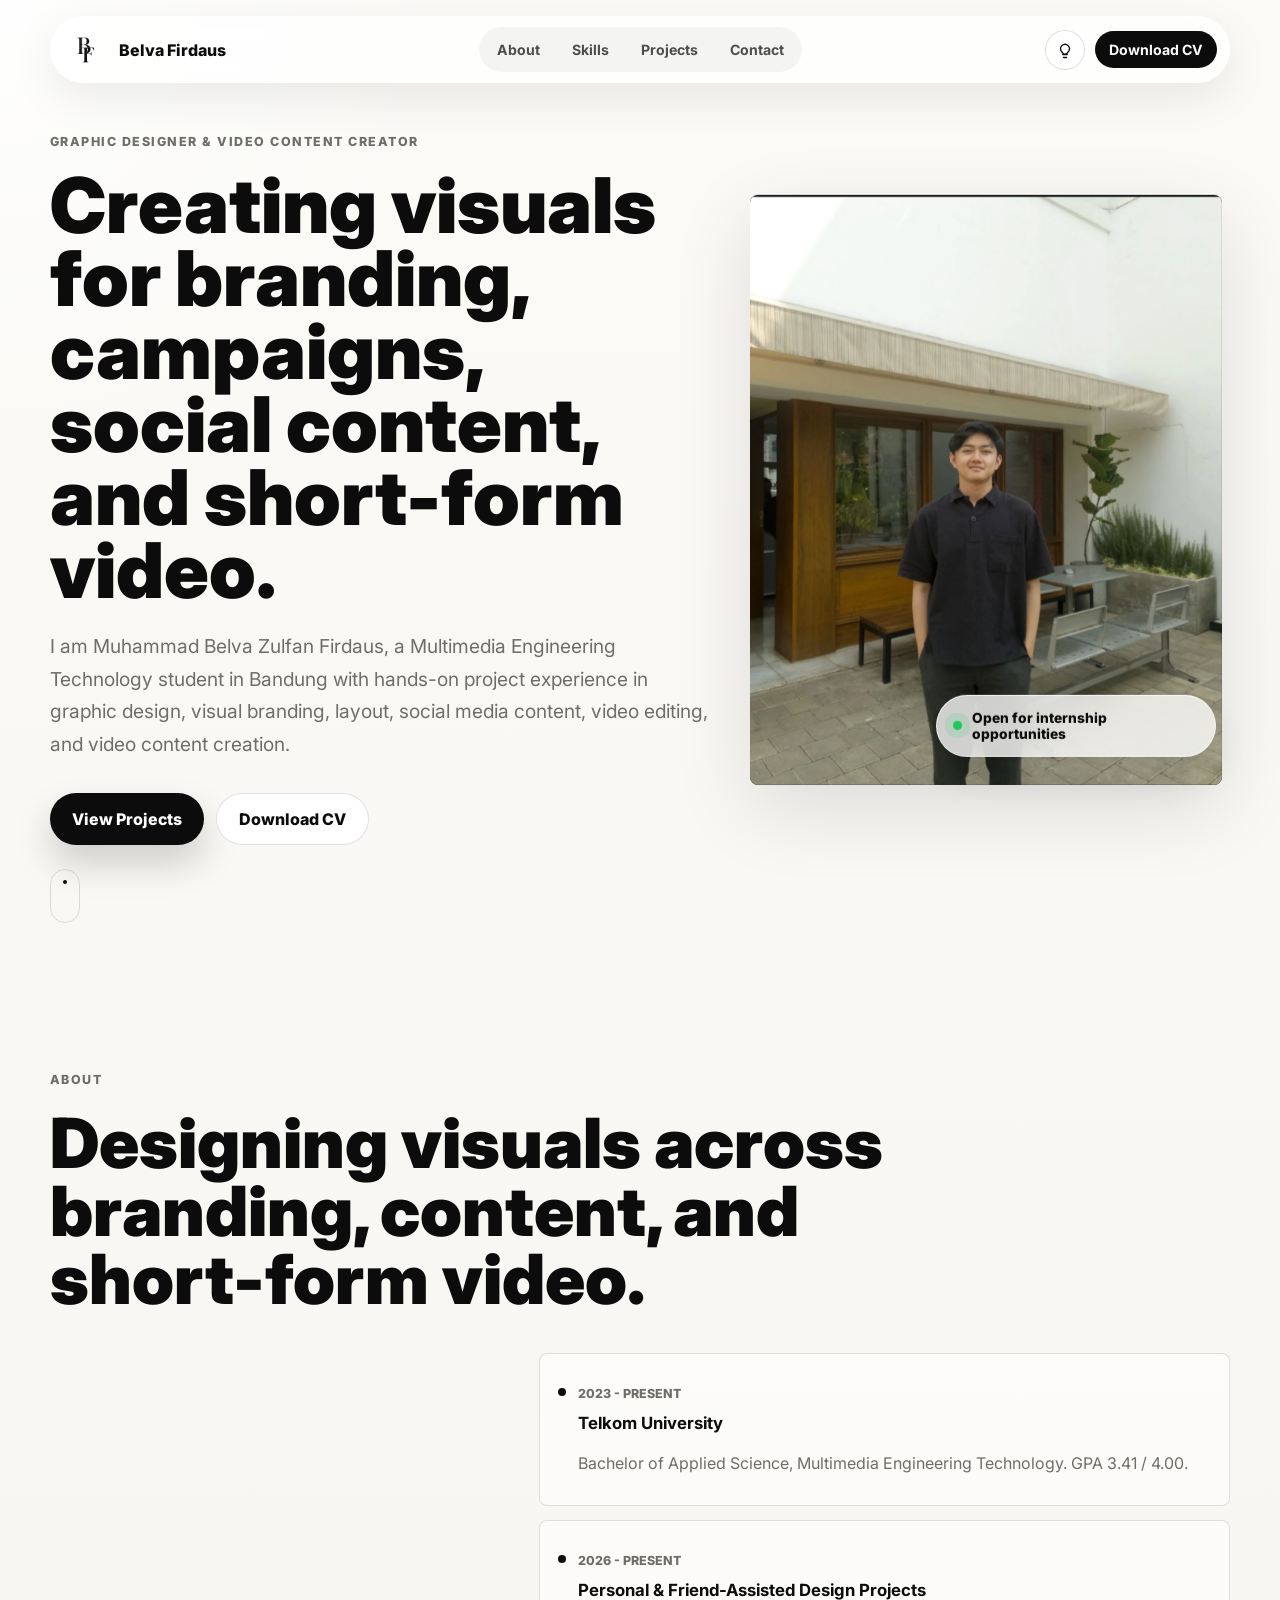
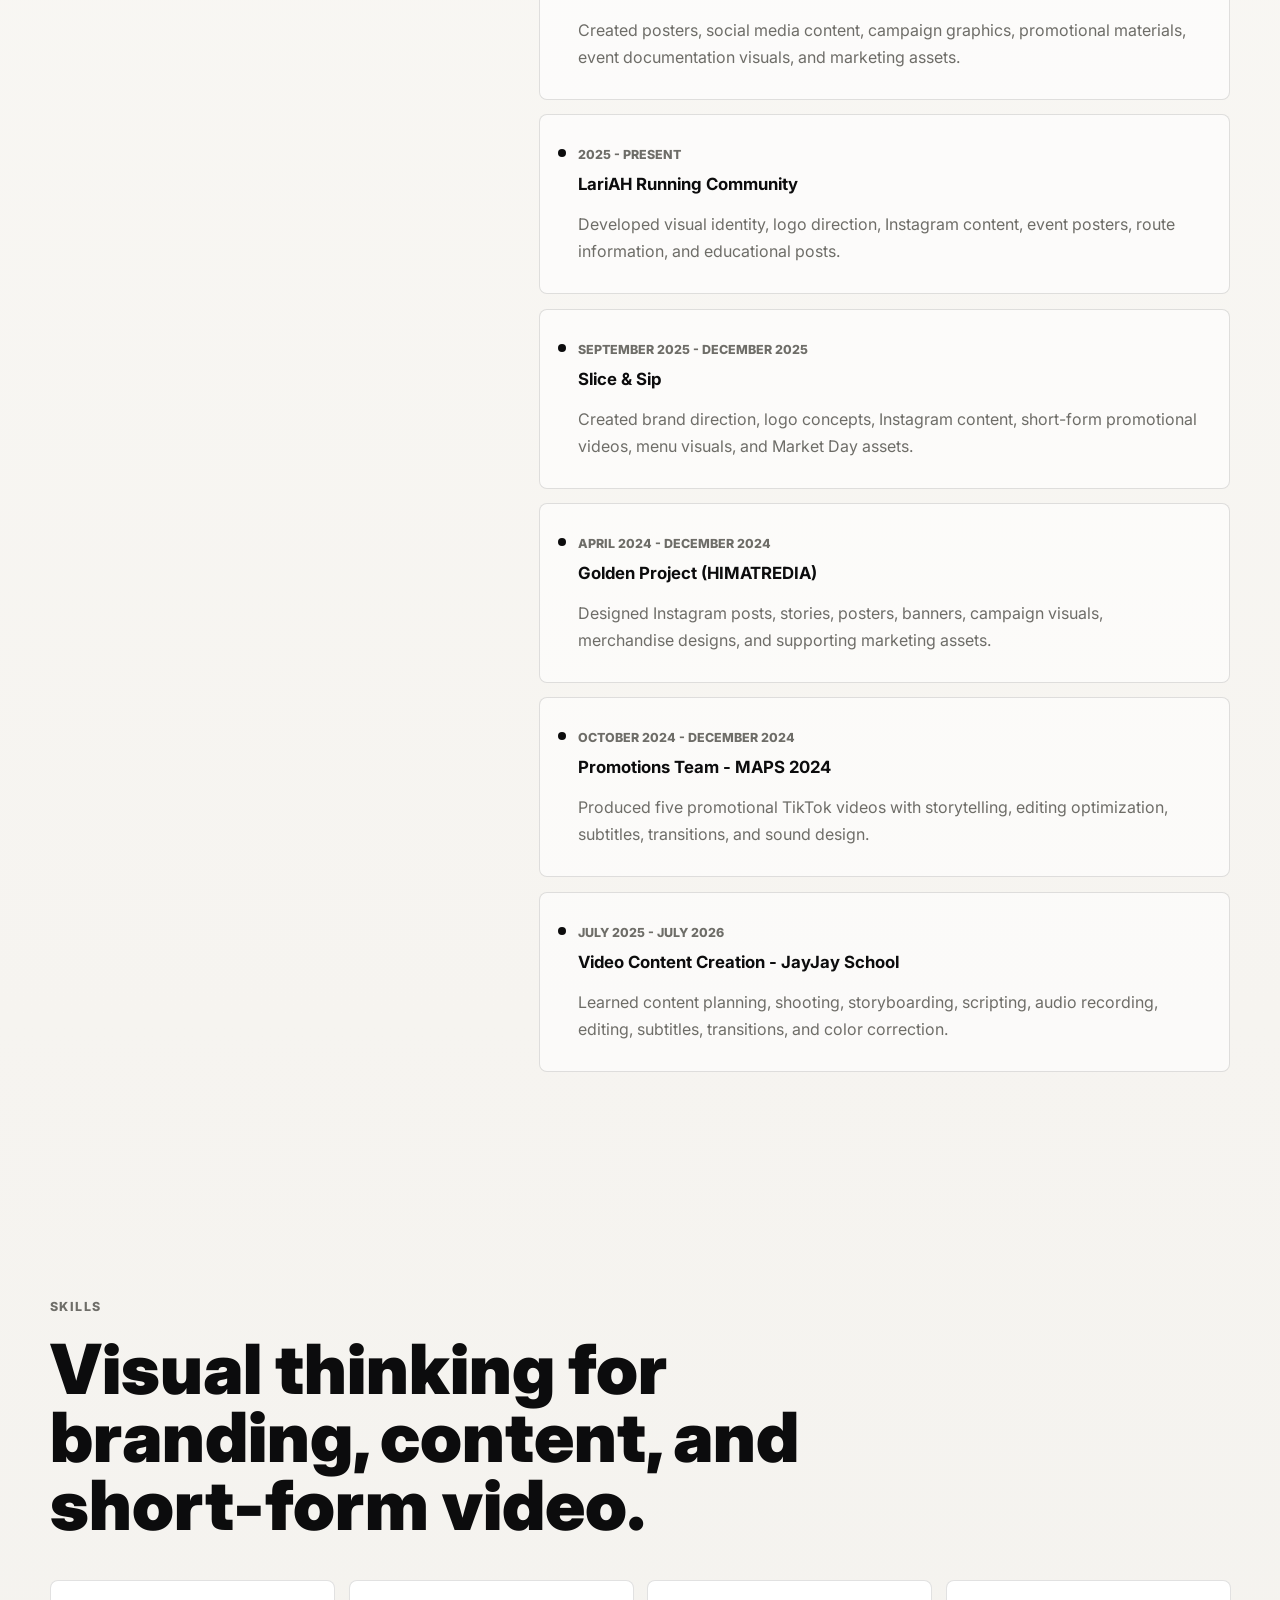
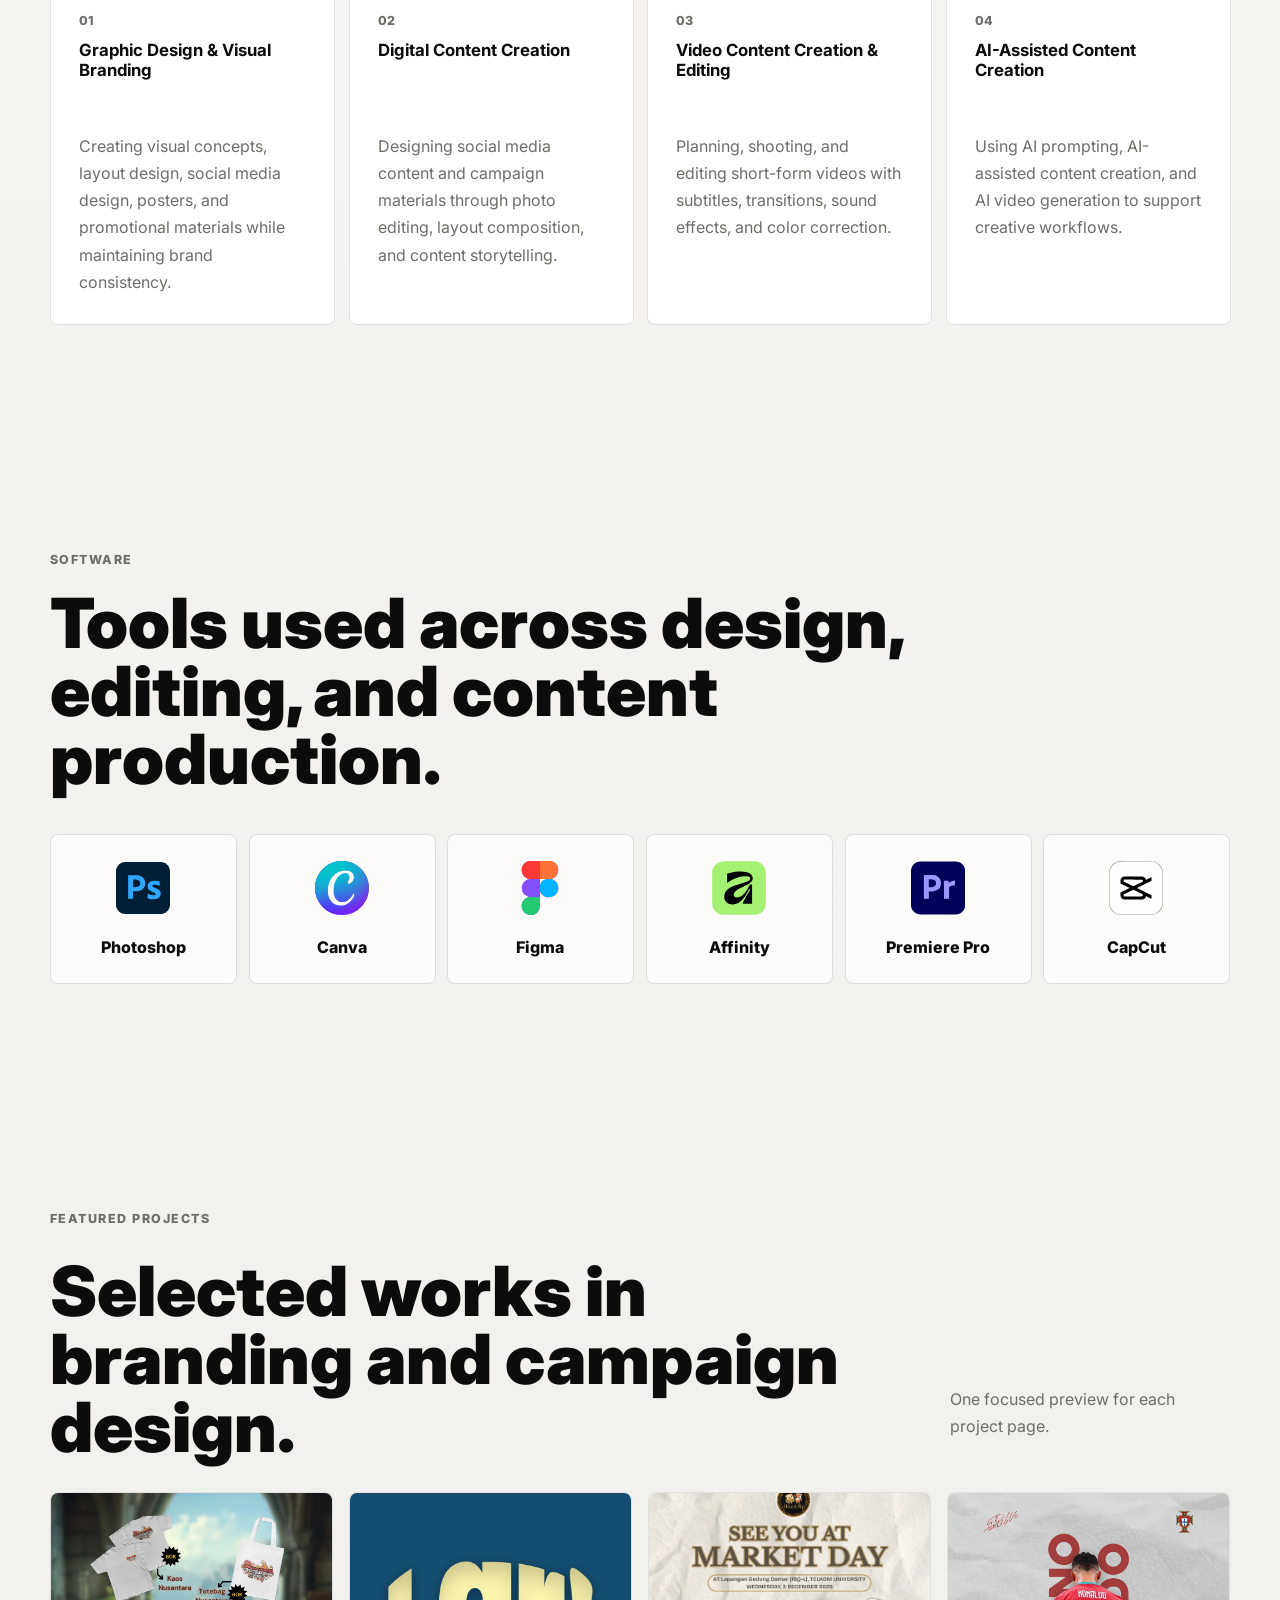
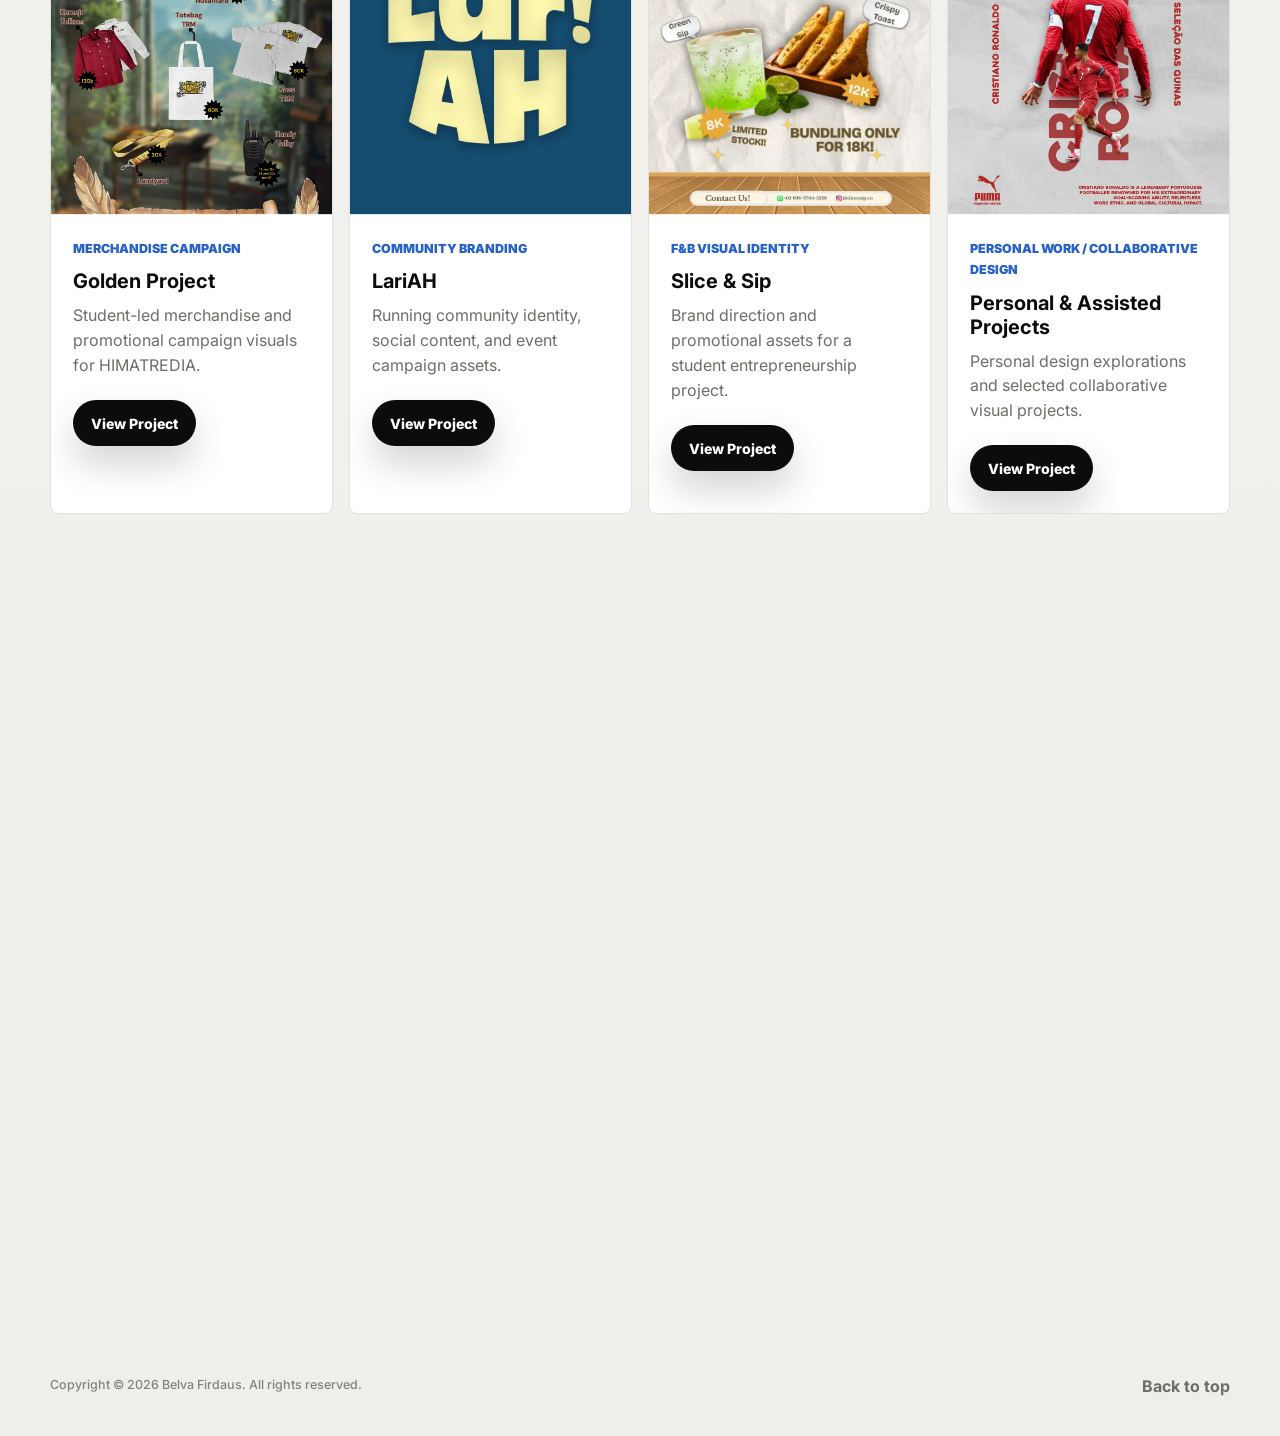
==== commit 42aa8d3b: "Update about timeline from CV" ====
--- a/index.html
+++ b/index.html
@@ -101,24 +101,34 @@
             <p>Bachelor of Applied Science, Multimedia Engineering Technology. GPA 3.41 / 4.00.</p>
           </article>
           <article>
+            <span>2026 - Present</span>
+            <h3>Personal &amp; Friend-Assisted Design Projects</h3>
+            <p>Created posters, social media content, campaign graphics, promotional materials, event documentation visuals, and marketing assets.</p>
+          </article>
+          <article>
+            <span>2025 - Present</span>
+            <h3>LariAH Running Community</h3>
+            <p>Developed visual identity, logo direction, Instagram content, event posters, route information, and educational posts.</p>
+          </article>
+          <article>
+            <span>September 2025 - December 2025</span>
+            <h3>Slice &amp; Sip</h3>
+            <p>Created brand direction, logo concepts, Instagram content, short-form promotional videos, menu visuals, and Market Day assets.</p>
+          </article>
+          <article>
+            <span>April 2024 - December 2024</span>
+            <h3>Golden Project (HIMATREDIA)</h3>
+            <p>Designed Instagram posts, stories, posters, banners, campaign visuals, merchandise designs, and supporting marketing assets.</p>
+          </article>
+          <article>
+            <span>October 2024 - December 2024</span>
+            <h3>Promotions Team - MAPS 2024</h3>
+            <p>Produced five promotional TikTok videos with storytelling, editing optimization, subtitles, transitions, and sound design.</p>
+          </article>
+          <article>
             <span>July 2025 - July 2026</span>
             <h3>Video Content Creation - JayJay School</h3>
-            <p>Learned content planning, shooting, video editing, subtitles, transitions, sound effects, and color correction for short-form videos.</p>
-          </article>
-          <article>
-            <span>April 2024 - December 2024</span>
-            <h3>Entrepreneurship Division Staff - HIMATREDIA</h3>
-            <p>Supported merchandise, marketplace, fundraising, campaign execution, ordering materials, and visual content requests.</p>
-          </article>
-          <article>
-            <span>April 2024 - December 2024</span>
-            <h3>Merchandise &amp; Promotional Design - Golden Project</h3>
-            <p>Designed Instagram posts, stories, posters, banners, campaign visuals, and merchandise assets for HIMATREDIA.</p>
-          </article>
-          <article>
-            <span>October 2024 - December 2024</span>
-            <h3>Promotions Team - MAPS 2024</h3>
-            <p>Produced promotional TikTok videos with storytelling, motion graphics, subtitles, transitions, and sound design.</p>
+            <p>Learned content planning, shooting, storyboarding, scripting, audio recording, editing, subtitles, transitions, and color correction.</p>
           </article>
         </div>
       </div>
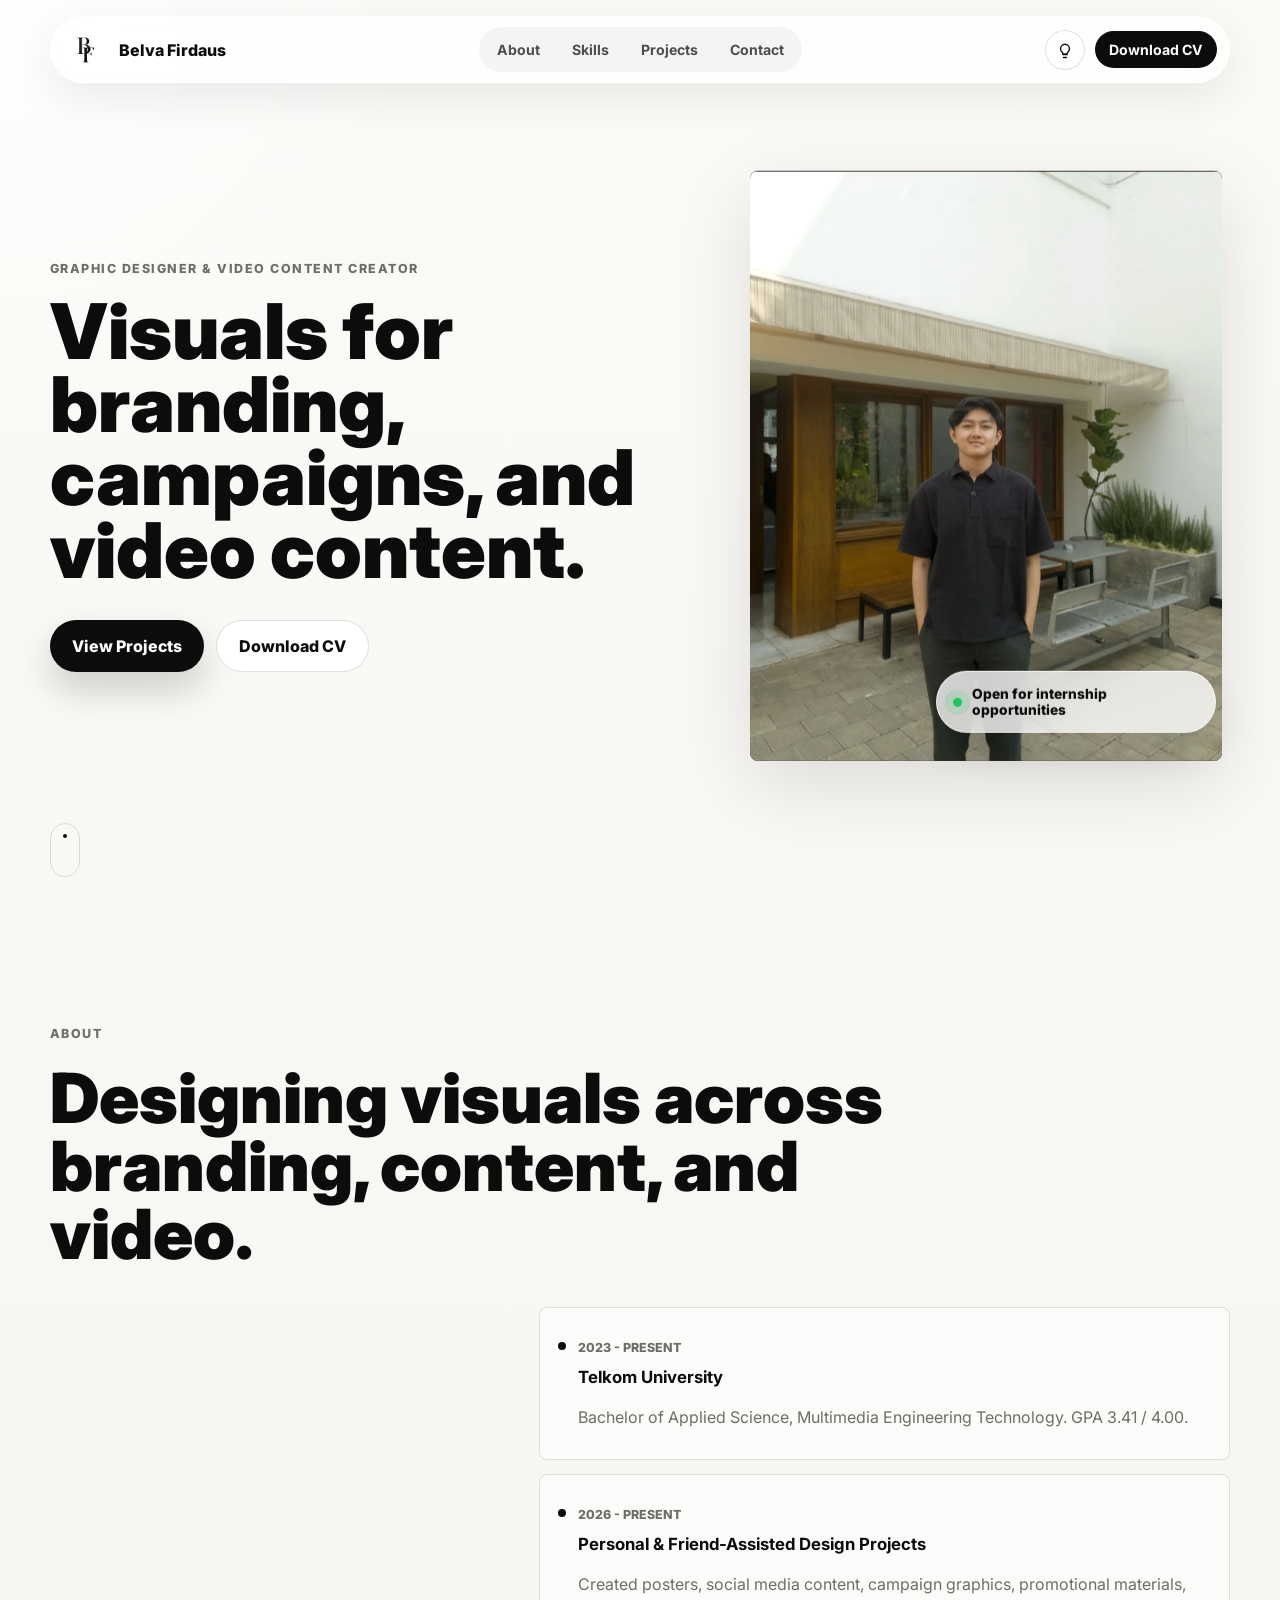
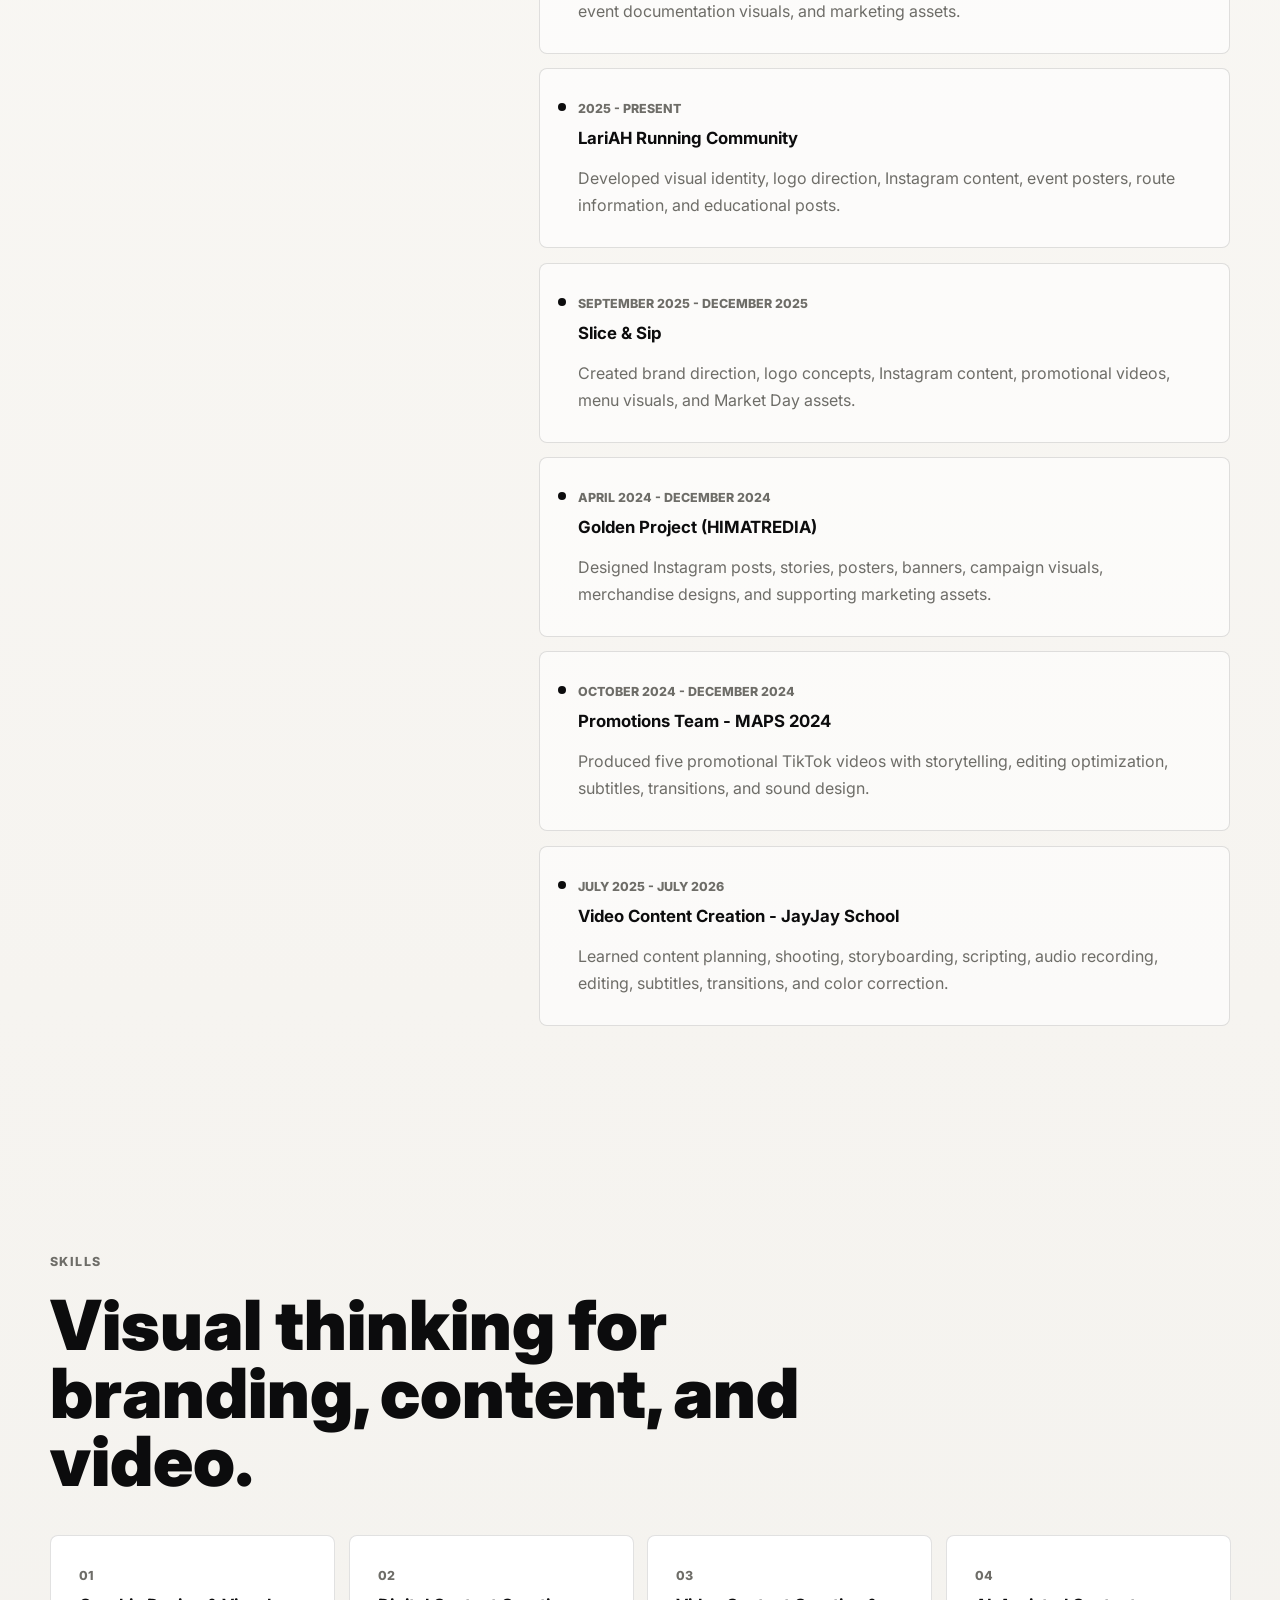
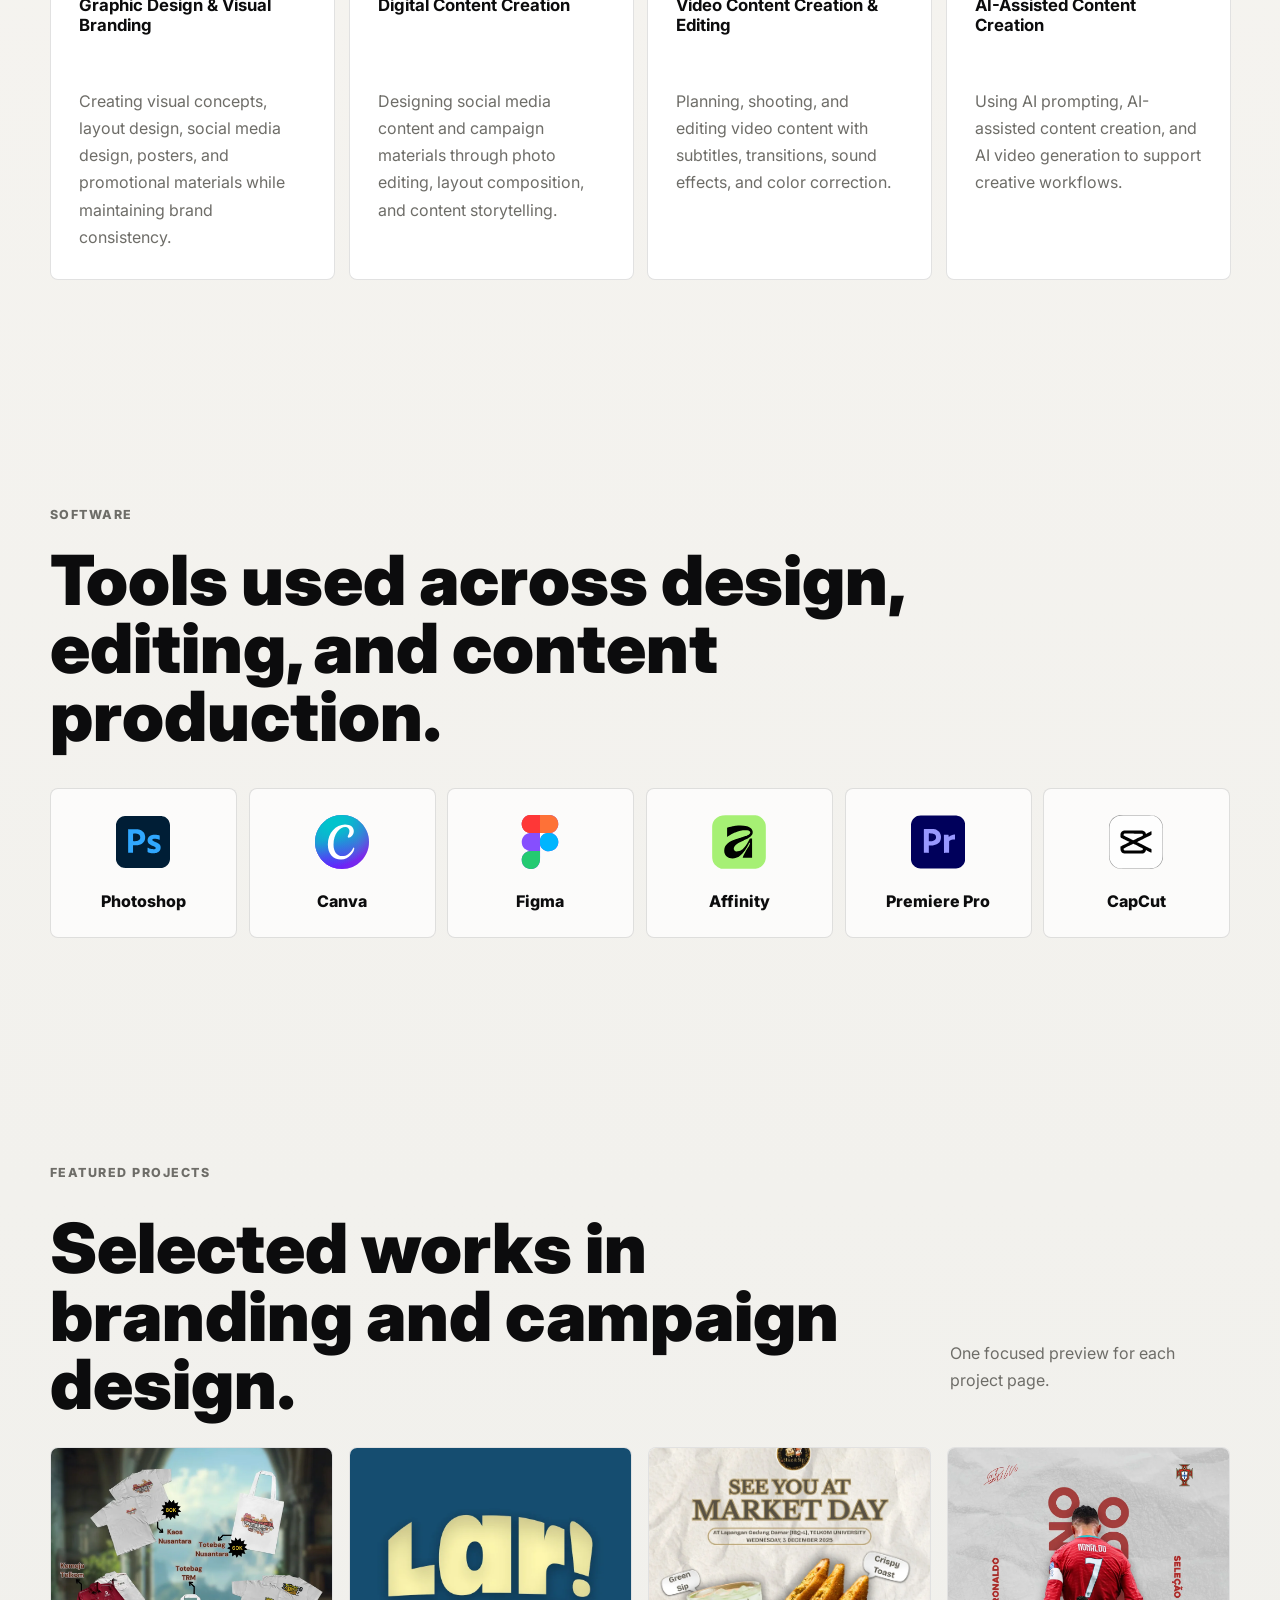
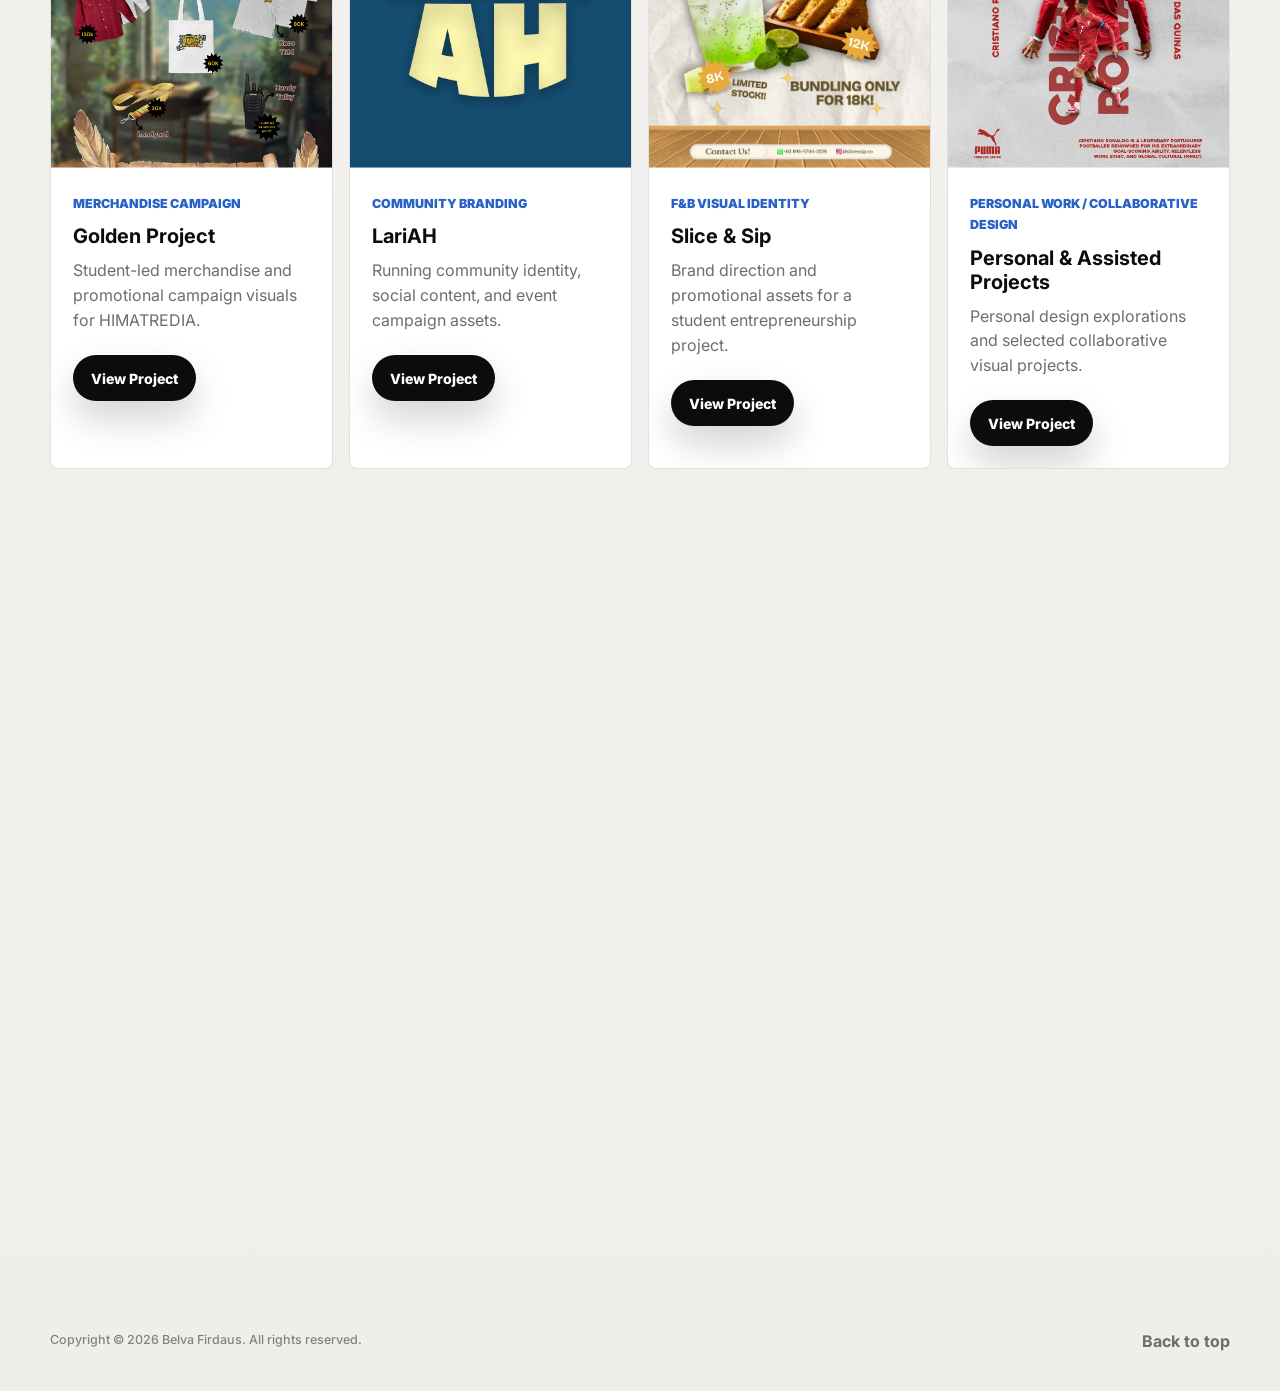
==== commit 6f41fc18: "Broaden video content wording" ====
--- a/index.html
+++ b/index.html
@@ -62,8 +62,7 @@
     <section class="hero section">
       <div class="hero__content reveal">
         <p class="eyebrow">GRAPHIC DESIGNER &amp; VIDEO CONTENT CREATOR</p>
-        <h1>Creating visuals for branding, campaigns, social content, and short-form video.</h1>
-        <p class="hero__intro">I am Muhammad Belva Zulfan Firdaus, a Multimedia Engineering Technology student in Bandung with hands-on project experience in graphic design, visual branding, layout, social media content, video editing, and video content creation.</p>
+        <h1>Visuals for branding, campaigns, and video content.</h1>
         <div class="hero__actions">
           <a class="btn btn--dark" href="#projects">View Projects</a>
           <a class="btn btn--light" href="assets/cv/belva-firdaus-cv.pdf" target="_blank" rel="noopener noreferrer">Download CV</a>
@@ -87,12 +86,12 @@
     <section class="section about" id="about">
       <div class="section-heading reveal">
         <p class="eyebrow">About</p>
-        <h2>Designing visuals across branding, content, and short-form video.</h2>
+        <h2>Designing visuals across branding, content, and video.</h2>
       </div>
       <div class="about__grid">
         <div class="about__bio reveal">
           <p>I am a Multimedia Engineering Technology student with hands-on project experience in graphic design, visual branding, layout, social media content, video editing, and video content creation.</p>
-          <p>I create promotional posters, Instagram content, merchandise visuals, campaign materials, and short-form videos for student organizations, communities, and F&amp;B projects.</p>
+          <p>I create promotional posters, Instagram content, merchandise visuals, campaign materials, and video content for student organizations, communities, and F&amp;B projects.</p>
         </div>
         <div class="timeline reveal reveal--right" aria-label="Experience timeline">
           <article>
@@ -113,7 +112,7 @@
           <article>
             <span>September 2025 - December 2025</span>
             <h3>Slice &amp; Sip</h3>
-            <p>Created brand direction, logo concepts, Instagram content, short-form promotional videos, menu visuals, and Market Day assets.</p>
+            <p>Created brand direction, logo concepts, Instagram content, promotional videos, menu visuals, and Market Day assets.</p>
           </article>
           <article>
             <span>April 2024 - December 2024</span>
@@ -138,7 +137,7 @@
     <section class="section skills" id="skills">
       <div class="section-heading reveal">
         <p class="eyebrow">Skills</p>
-        <h2>Visual thinking for branding, content, and short-form video.</h2>
+        <h2>Visual thinking for branding, content, and video.</h2>
       </div>
       <div class="skill-grid">
         <article class="skill-card reveal">
@@ -154,7 +153,7 @@
         <article class="skill-card reveal">
           <span>03</span>
           <h3>Video Content Creation &amp; Editing</h3>
-          <p>Planning, shooting, and editing short-form videos with subtitles, transitions, sound effects, and color correction.</p>
+          <p>Planning, shooting, and editing video content with subtitles, transitions, sound effects, and color correction.</p>
         </article>
         <article class="skill-card reveal">
           <span>04</span>
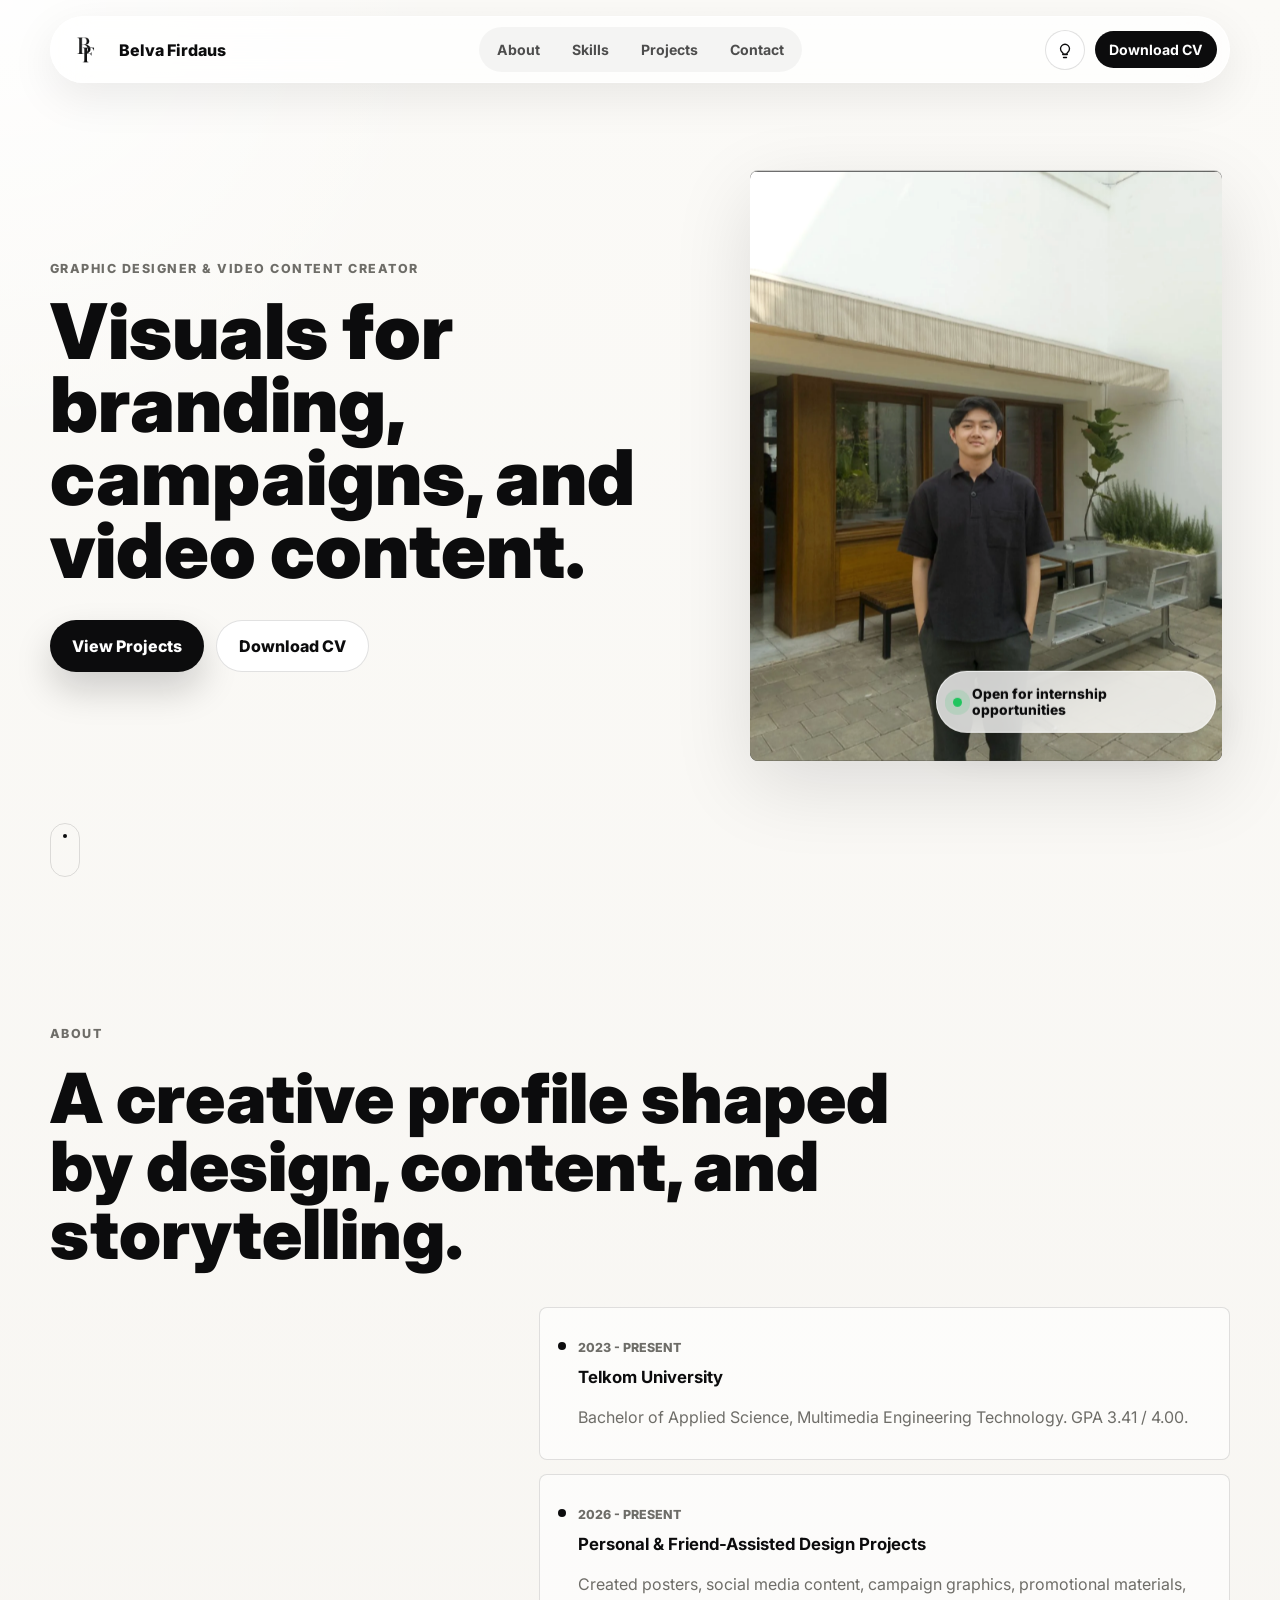
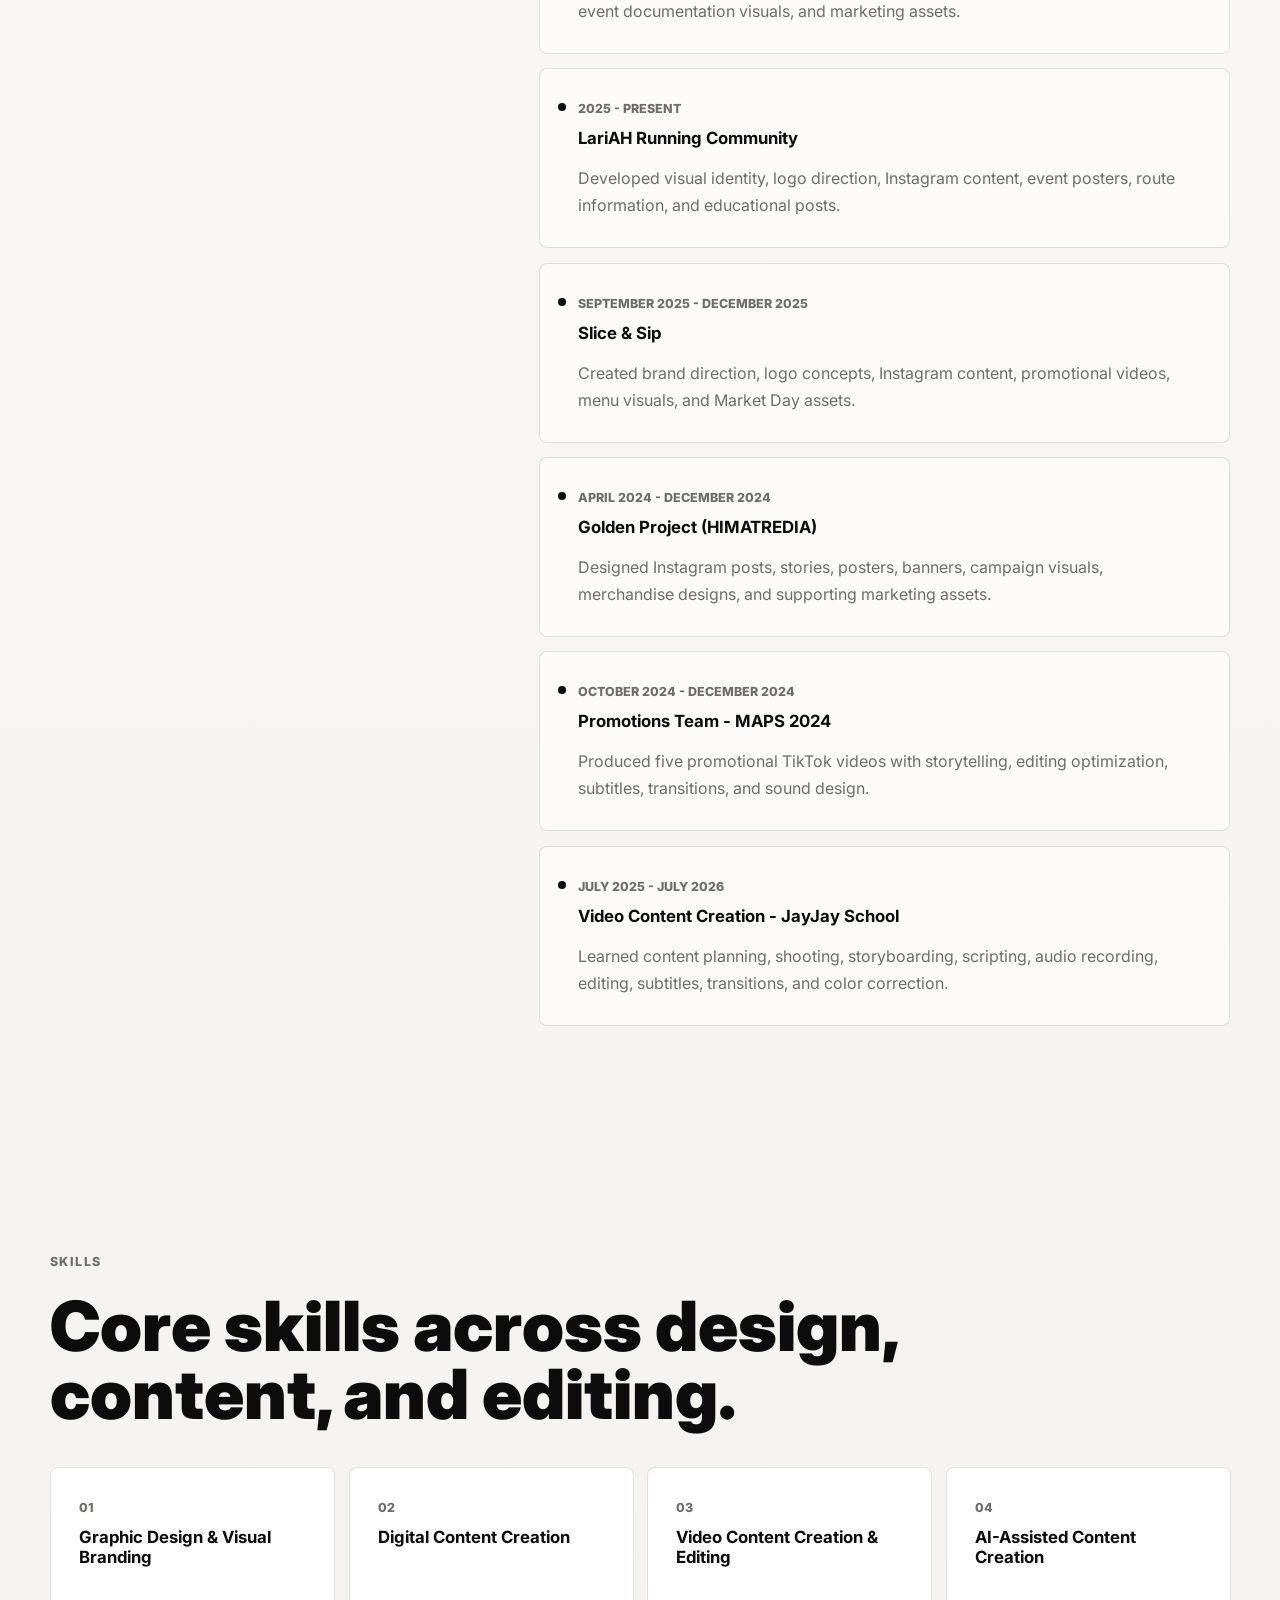
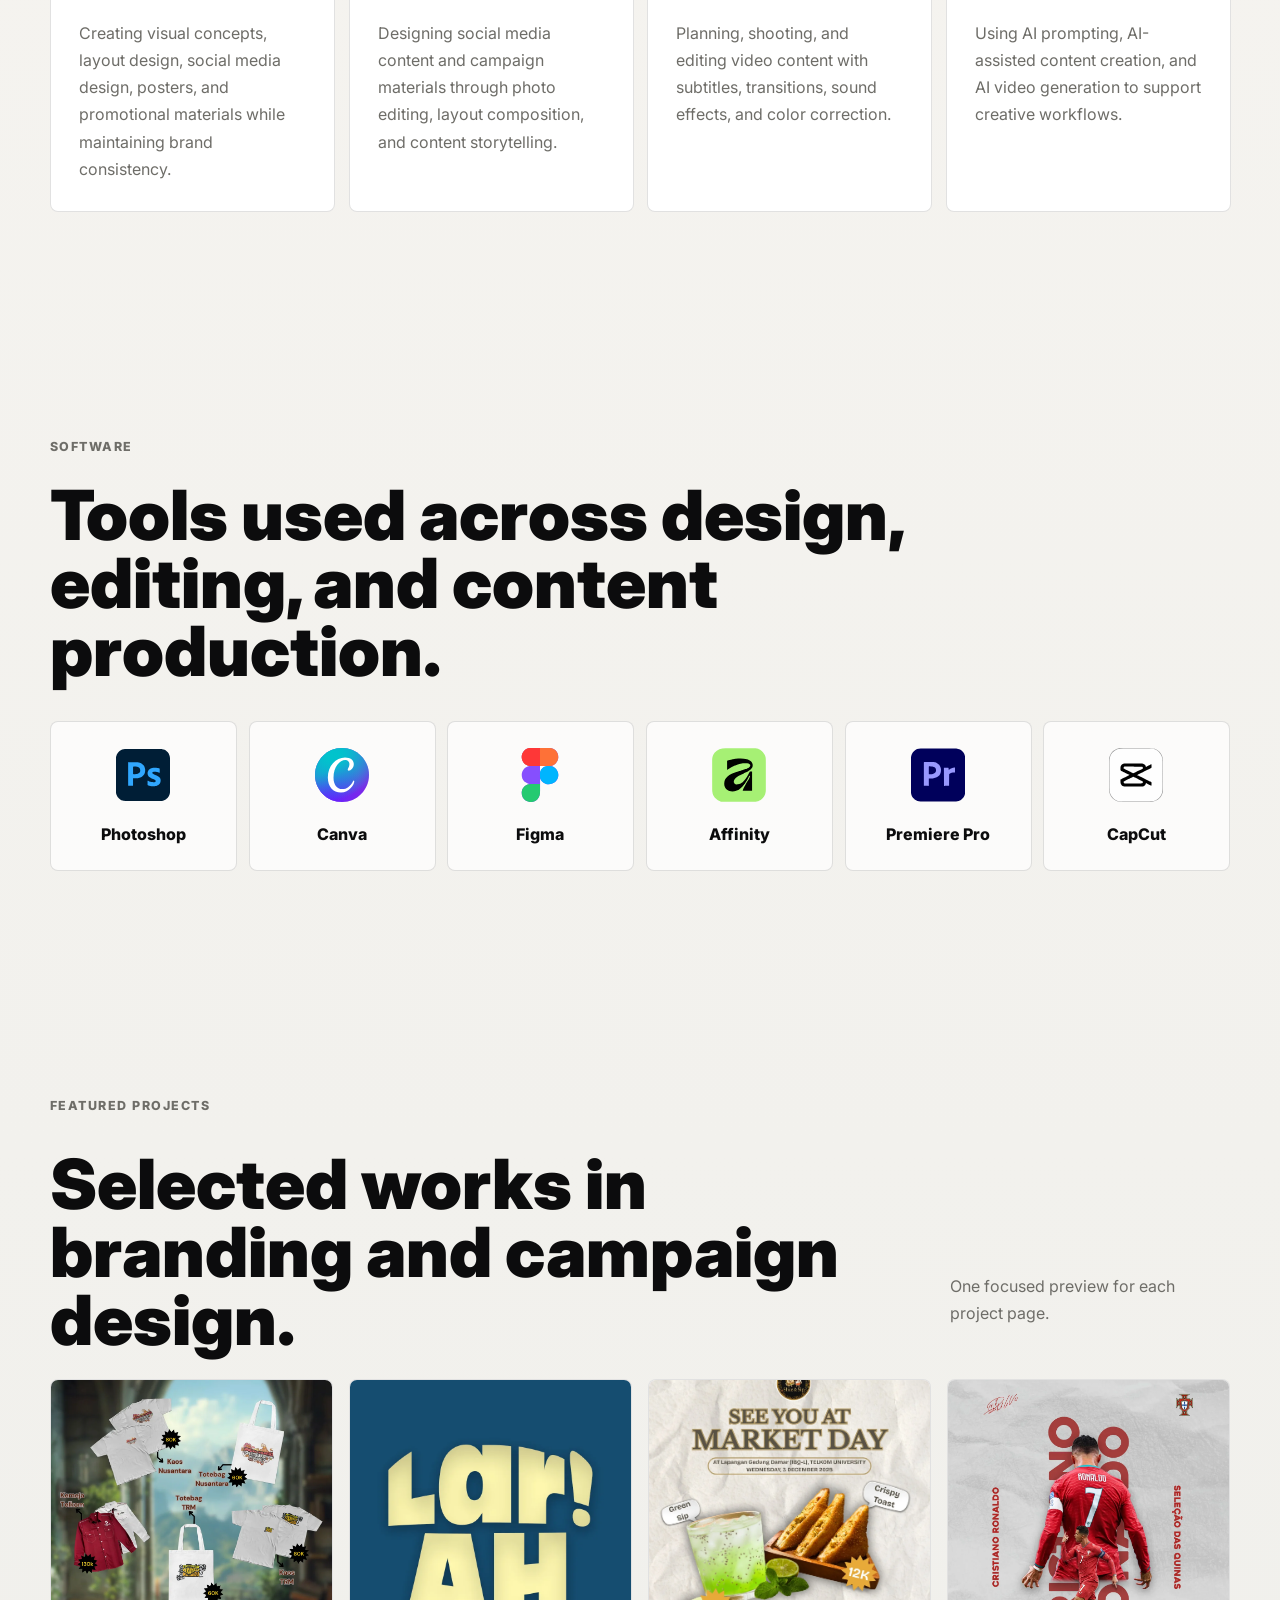
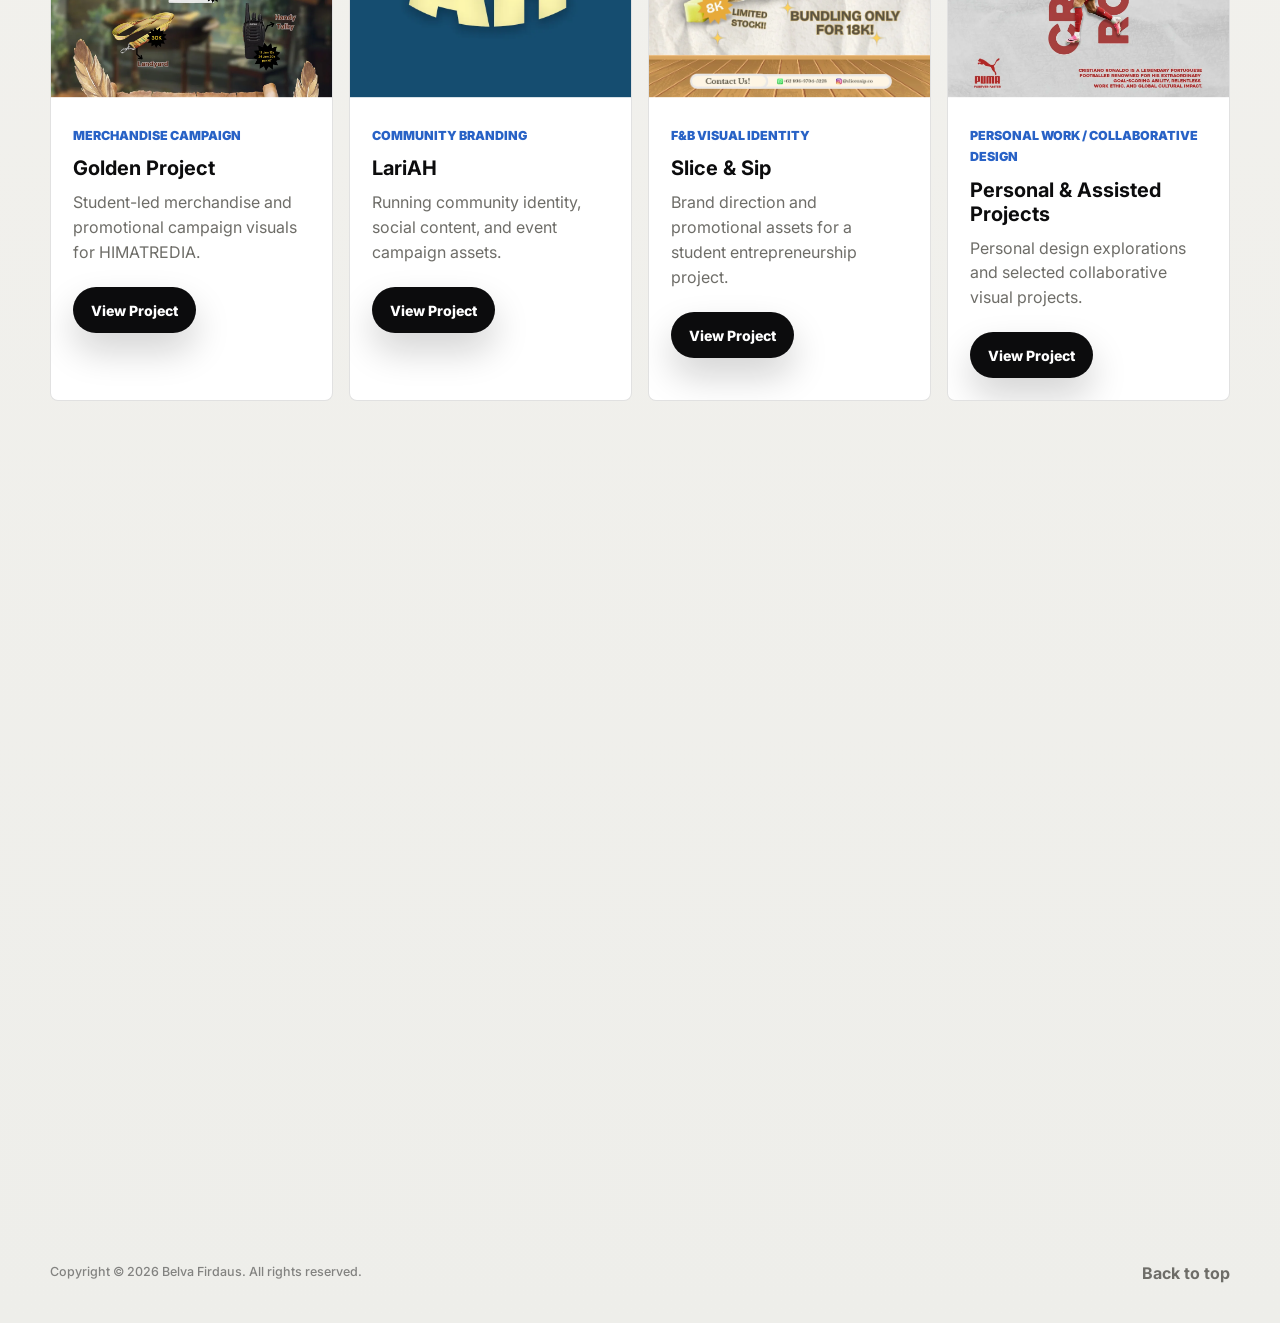
==== commit 8d85f357: "Refine section headlines" ====
--- a/index.html
+++ b/index.html
@@ -86,7 +86,7 @@
     <section class="section about" id="about">
       <div class="section-heading reveal">
         <p class="eyebrow">About</p>
-        <h2>Designing visuals across branding, content, and video.</h2>
+        <h2>A creative profile shaped by design, content, and storytelling.</h2>
       </div>
       <div class="about__grid">
         <div class="about__bio reveal">
@@ -137,7 +137,7 @@
     <section class="section skills" id="skills">
       <div class="section-heading reveal">
         <p class="eyebrow">Skills</p>
-        <h2>Visual thinking for branding, content, and video.</h2>
+        <h2>Core skills across design, content, and editing.</h2>
       </div>
       <div class="skill-grid">
         <article class="skill-card reveal">
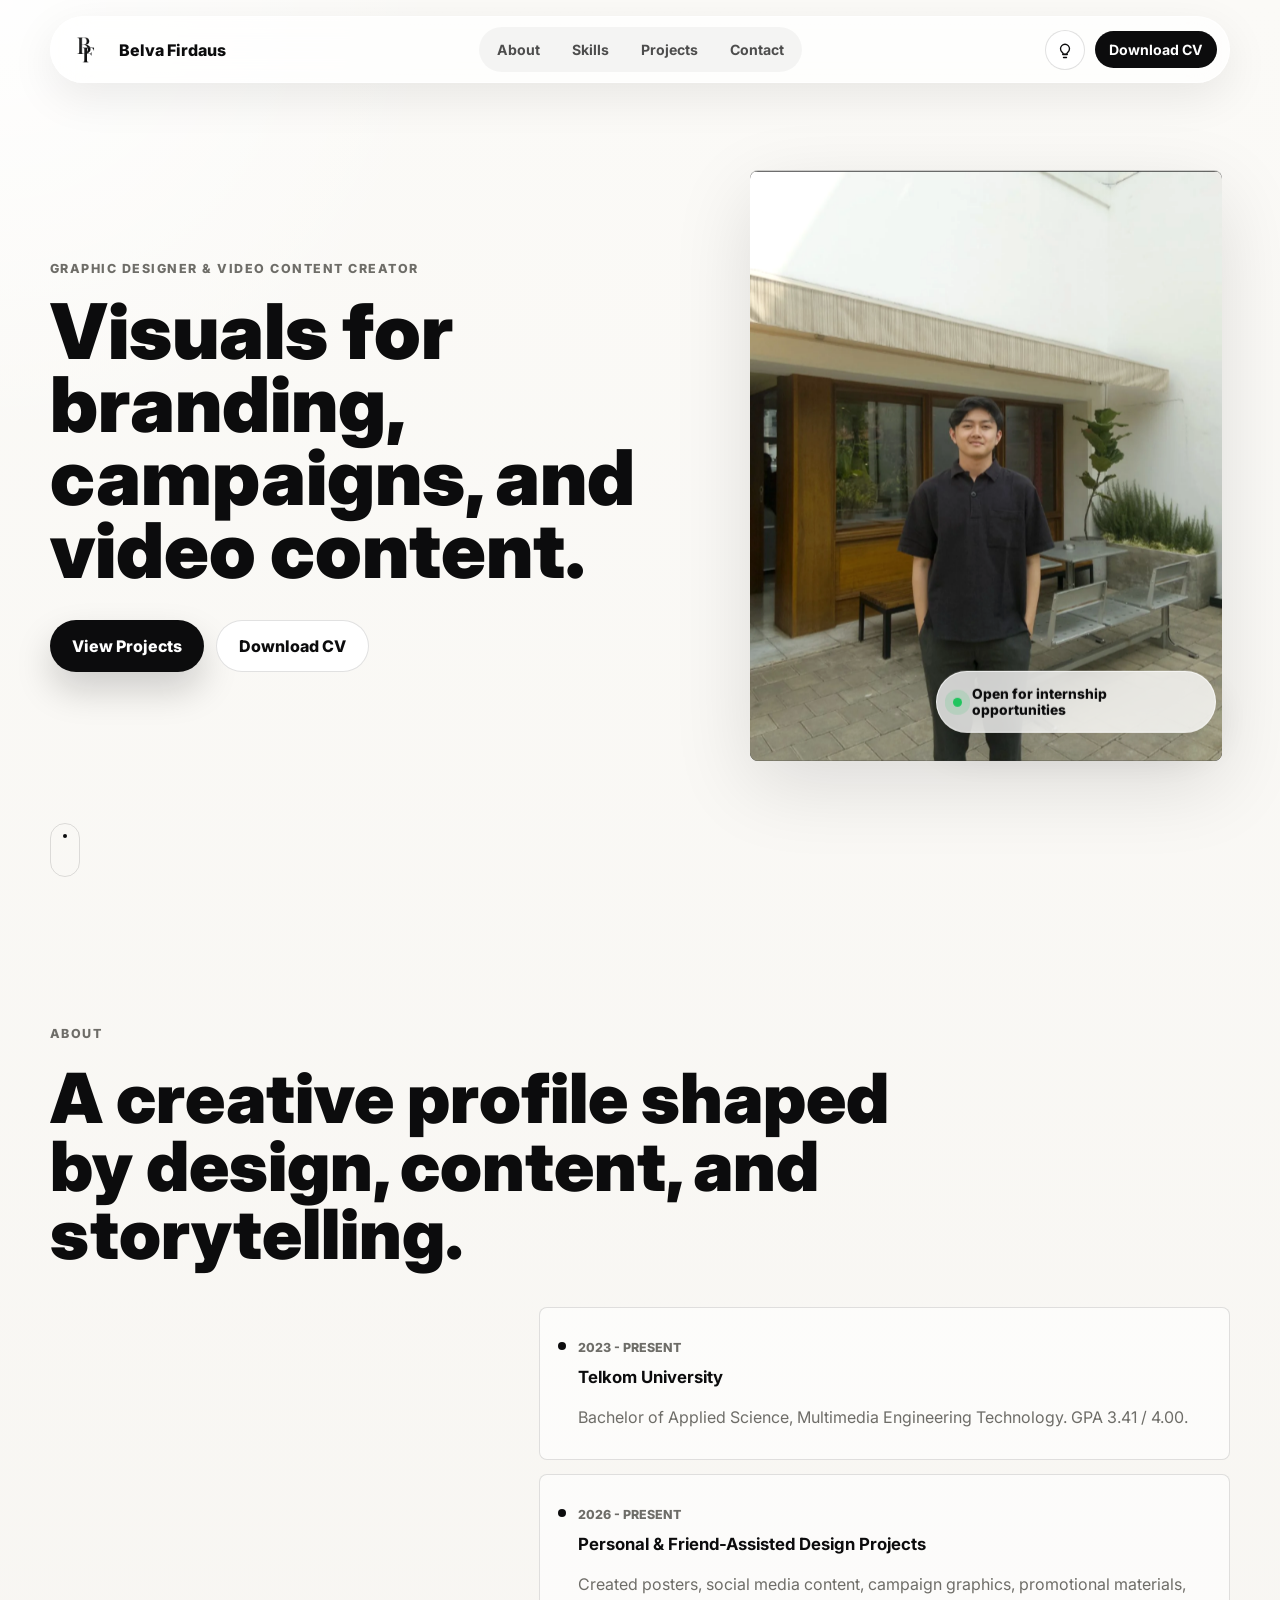
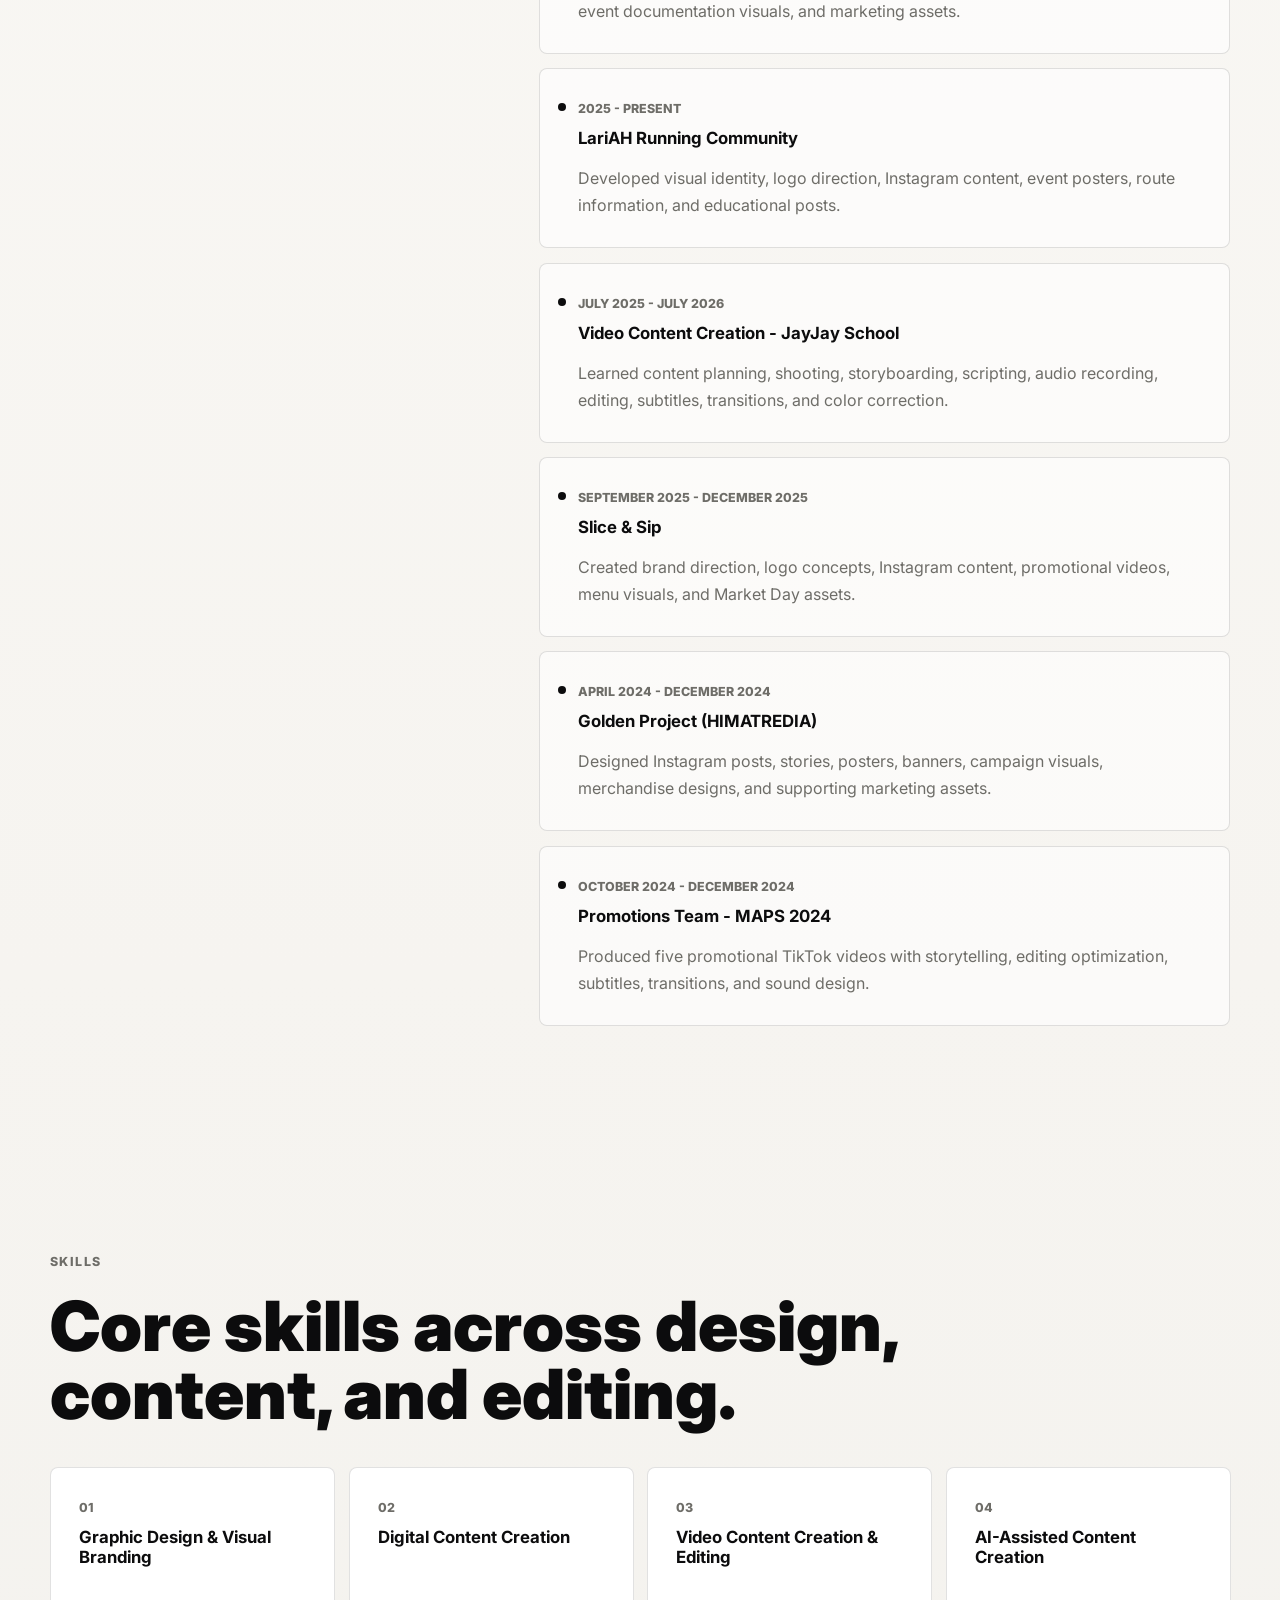
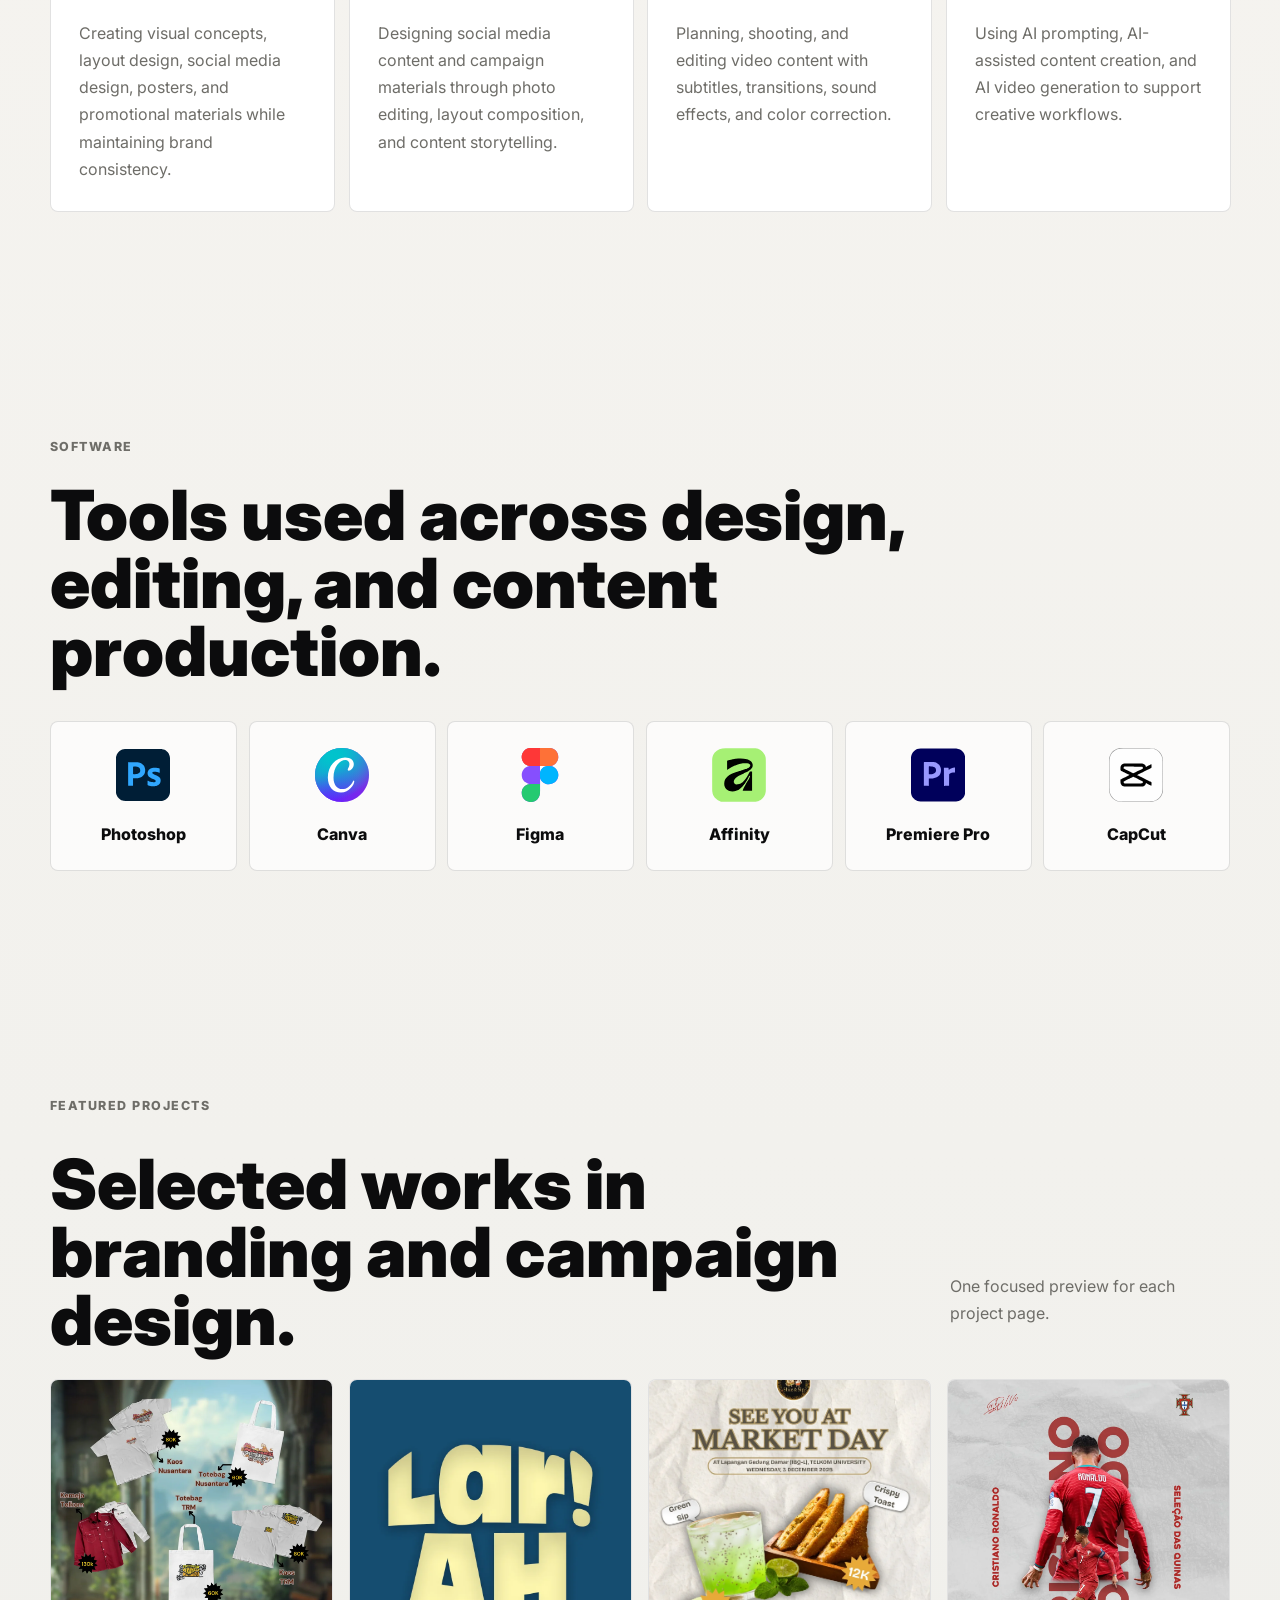
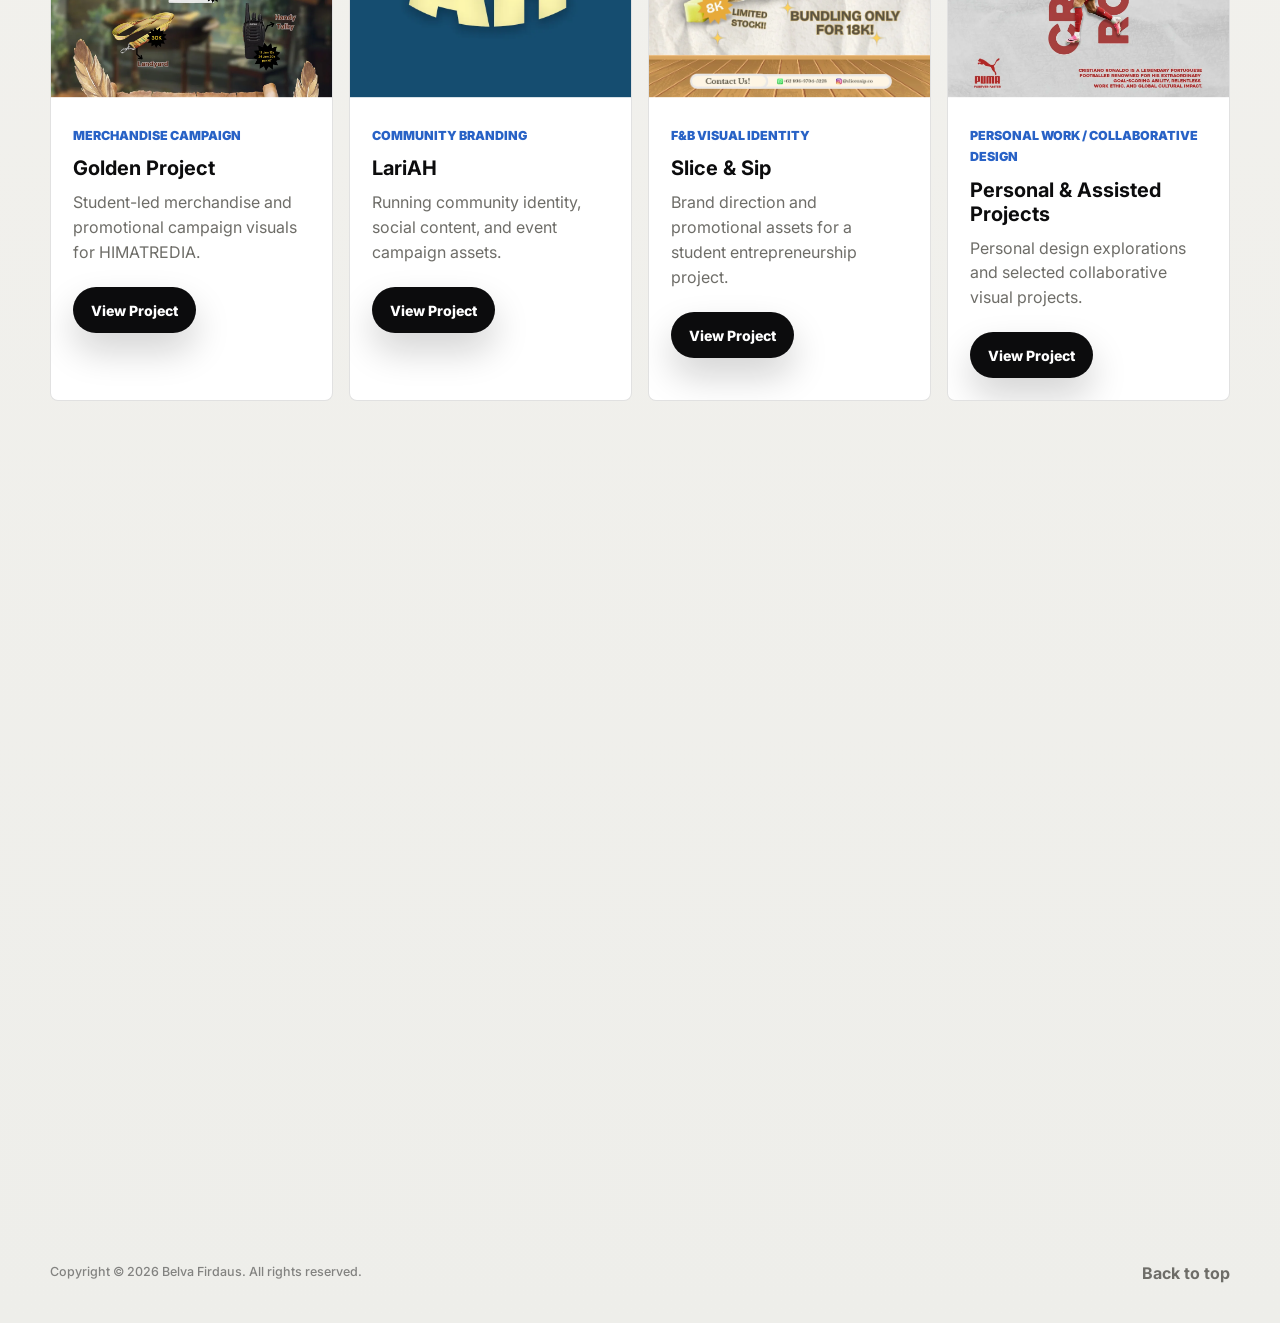
==== commit 86a14e26: "Reorder timeline by current experience" ====
--- a/index.html
+++ b/index.html
@@ -110,6 +110,11 @@
             <p>Developed visual identity, logo direction, Instagram content, event posters, route information, and educational posts.</p>
           </article>
           <article>
+            <span>July 2025 - July 2026</span>
+            <h3>Video Content Creation - JayJay School</h3>
+            <p>Learned content planning, shooting, storyboarding, scripting, audio recording, editing, subtitles, transitions, and color correction.</p>
+          </article>
+          <article>
             <span>September 2025 - December 2025</span>
             <h3>Slice &amp; Sip</h3>
             <p>Created brand direction, logo concepts, Instagram content, promotional videos, menu visuals, and Market Day assets.</p>
@@ -123,11 +128,6 @@
             <span>October 2024 - December 2024</span>
             <h3>Promotions Team - MAPS 2024</h3>
             <p>Produced five promotional TikTok videos with storytelling, editing optimization, subtitles, transitions, and sound design.</p>
-          </article>
-          <article>
-            <span>July 2025 - July 2026</span>
-            <h3>Video Content Creation - JayJay School</h3>
-            <p>Learned content planning, shooting, storyboarding, scripting, audio recording, editing, subtitles, transitions, and color correction.</p>
           </article>
         </div>
       </div>
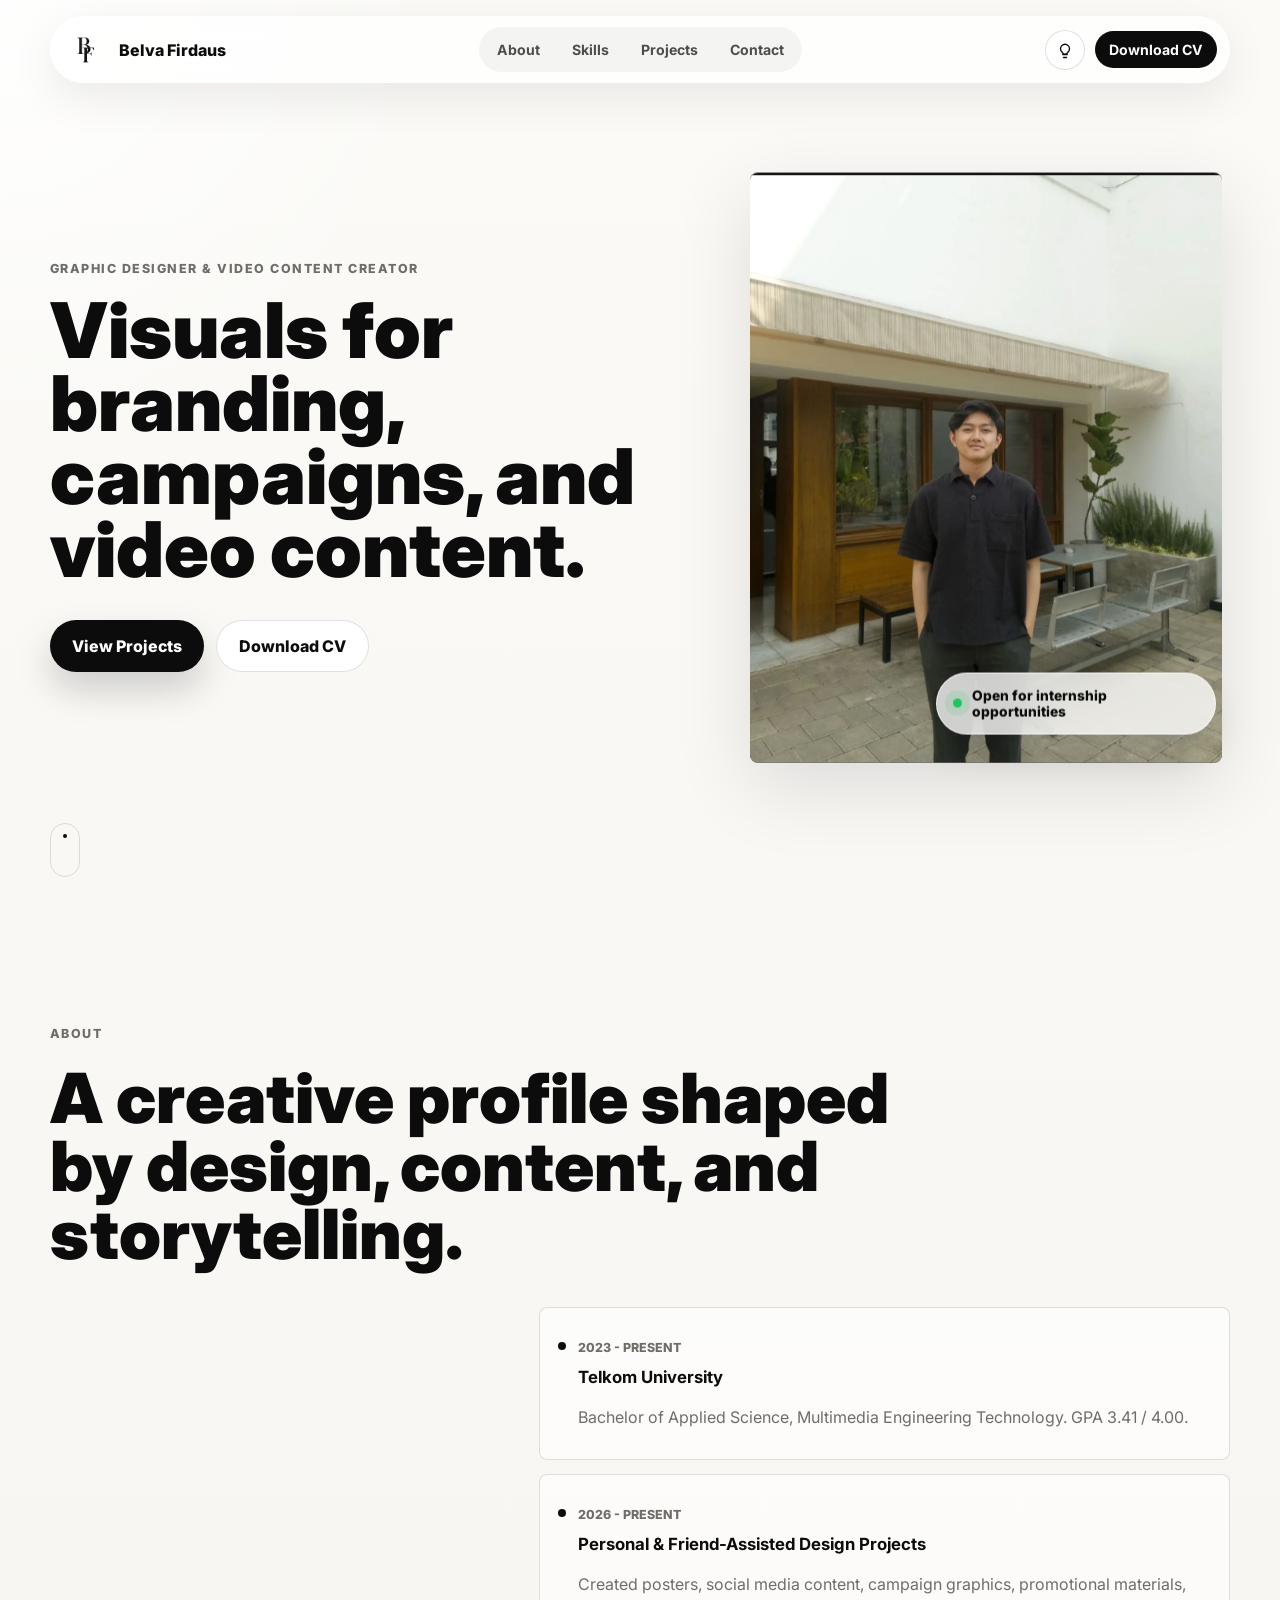
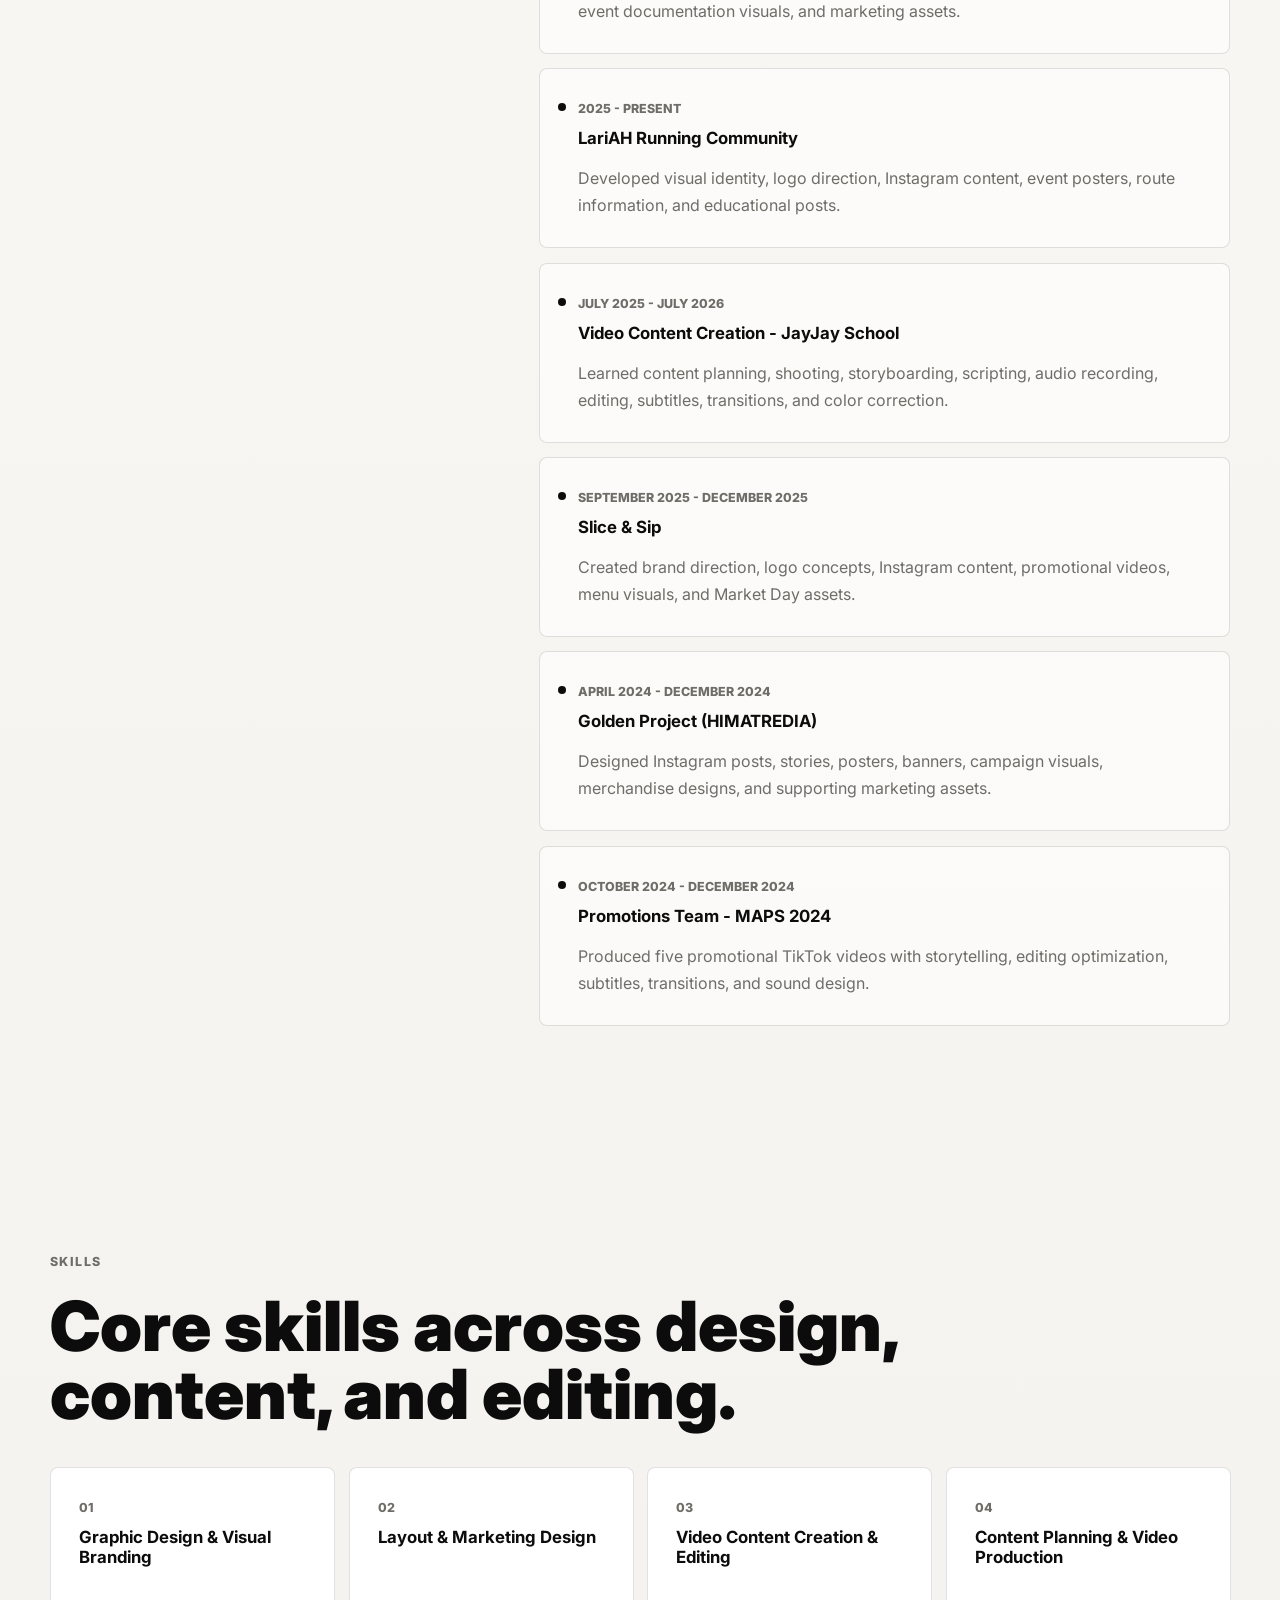
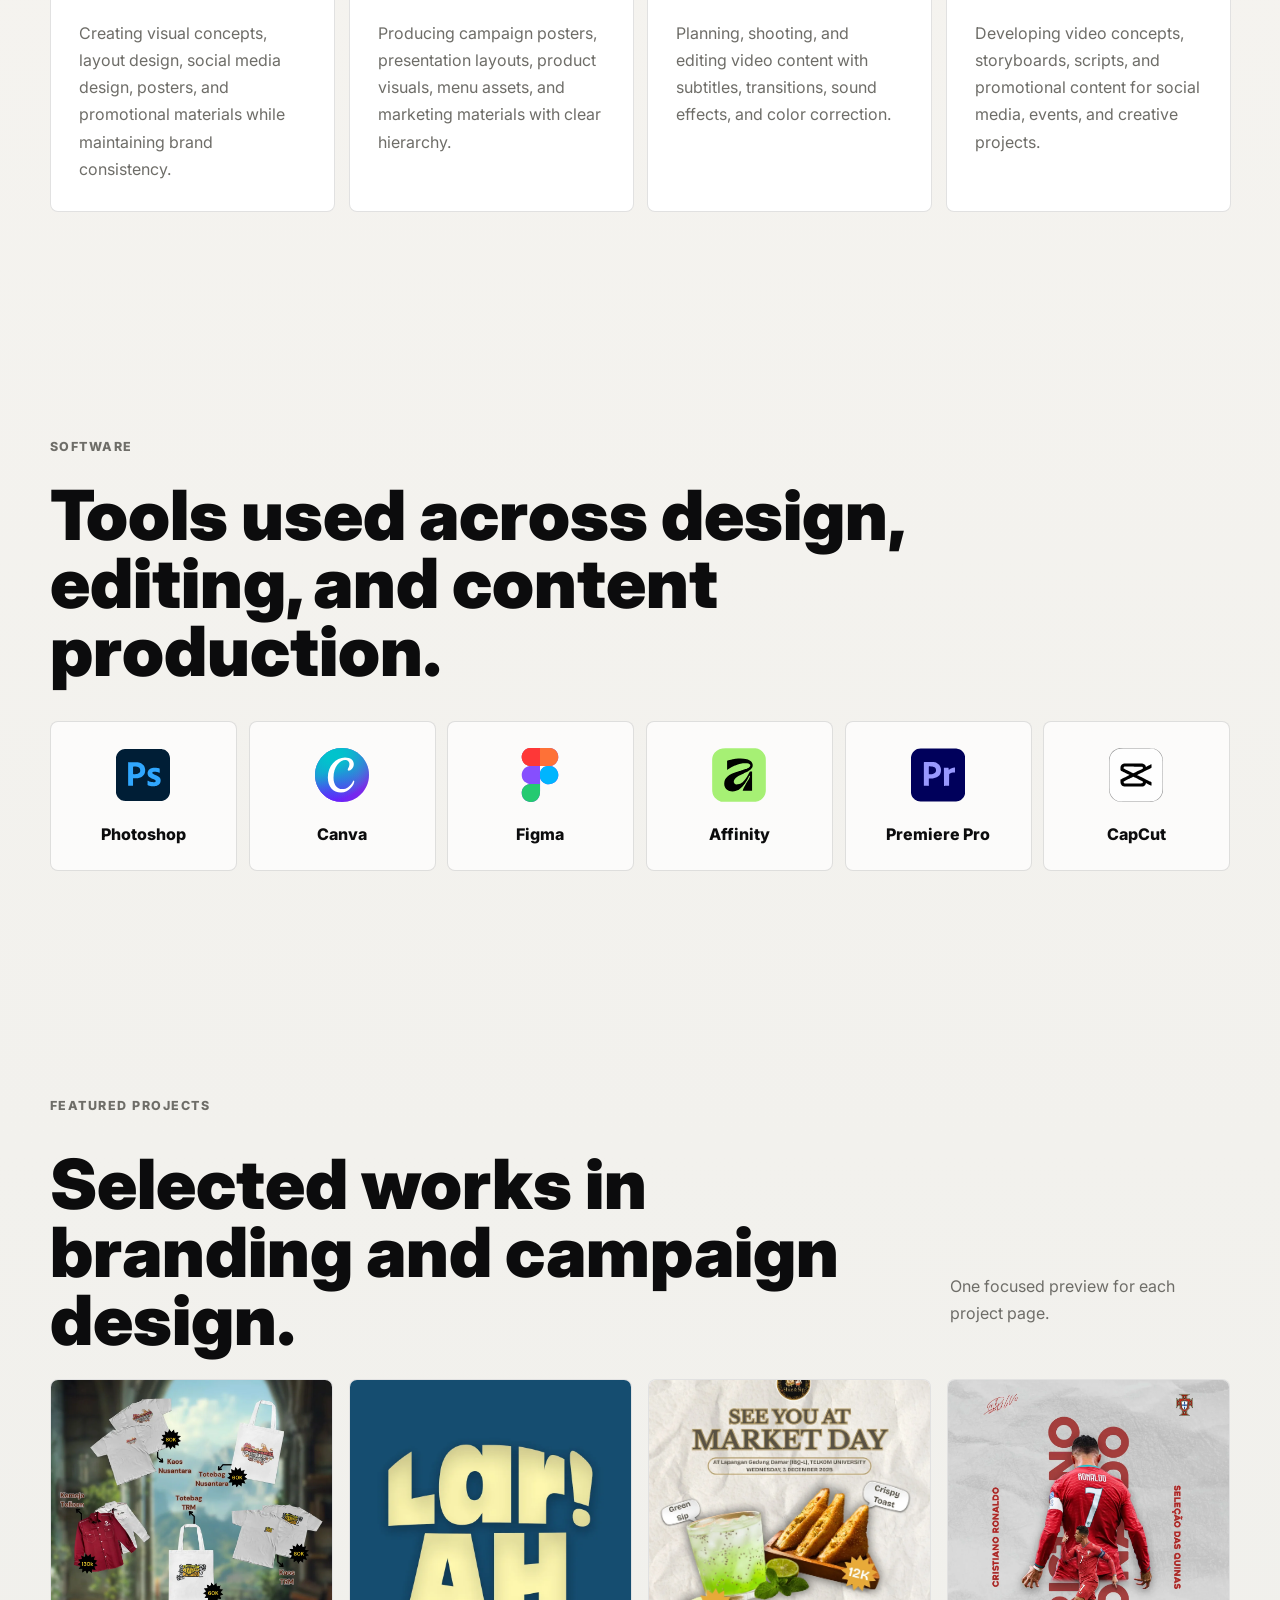
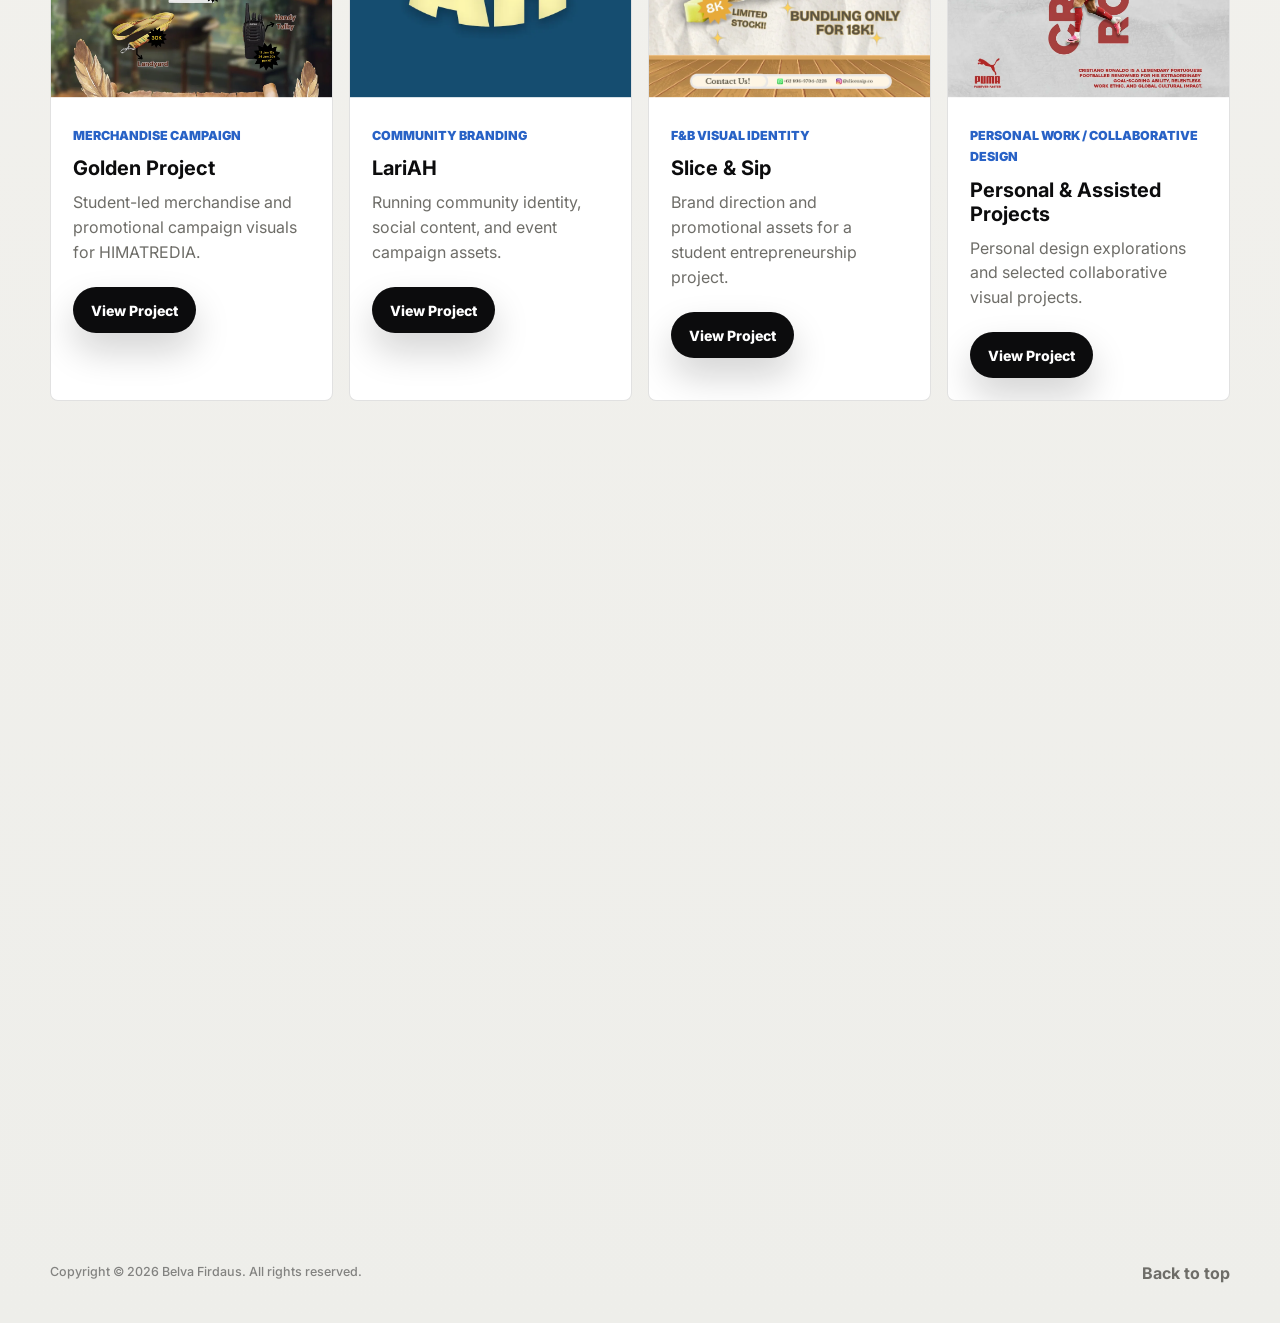
==== commit b42775e1: "Update portfolio content to match latest CV" ====
--- a/index.html
+++ b/index.html
@@ -4,7 +4,7 @@
   <meta charset="UTF-8">
   <meta name="viewport" content="width=device-width, initial-scale=1.0">
   <meta name="description" content="Portfolio of Muhammad Belva Zulfan Firdaus, a graphic designer and video content creator based in Bandung, Indonesia.">
-  <title>Muhammad Belva Zulfan Firdaus — Portfolio</title>
+  <title>Belva Firdaus Portfolio</title>
   <script src="js/theme-toggle.js"></script>
   <link rel="icon" href="assets/logo/favicon.ico" sizes="any">
   <link rel="icon" type="image/png" sizes="32x32" href="assets/logo/favicon-32x32.png">
@@ -90,8 +90,8 @@
       </div>
       <div class="about__grid">
         <div class="about__bio reveal">
-          <p>I am a Multimedia Engineering Technology student with hands-on project experience in graphic design, visual branding, layout, social media content, video editing, and video content creation.</p>
-          <p>I create promotional posters, Instagram content, merchandise visuals, campaign materials, and video content for student organizations, communities, and F&amp;B projects.</p>
+          <p>I am Muhammad Belva Zulfan Firdaus, a Multimedia Engineering Technology student with hands-on project experience in graphic design, visual branding, layout, social media content, video editing, and video content creation.</p>
+          <p>I create promotional posters, Instagram content, merchandise visuals, campaign materials, and video content across student, F&amp;B, and creative projects.</p>
         </div>
         <div class="timeline reveal reveal--right" aria-label="Experience timeline">
           <article>
@@ -147,8 +147,8 @@
         </article>
         <article class="skill-card reveal">
           <span>02</span>
-          <h3>Digital Content Creation</h3>
-          <p>Designing social media content and campaign materials through photo editing, layout composition, and content storytelling.</p>
+          <h3>Layout &amp; Marketing Design</h3>
+          <p>Producing campaign posters, presentation layouts, product visuals, menu assets, and marketing materials with clear hierarchy.</p>
         </article>
         <article class="skill-card reveal">
           <span>03</span>
@@ -157,8 +157,8 @@
         </article>
         <article class="skill-card reveal">
           <span>04</span>
-          <h3>AI-Assisted Content Creation</h3>
-          <p>Using AI prompting, AI-assisted content creation, and AI video generation to support creative workflows.</p>
+          <h3>Content Planning &amp; Video Production</h3>
+          <p>Developing video concepts, storyboards, scripts, and promotional content for social media, events, and creative projects.</p>
         </article>
       </div>
     </section>
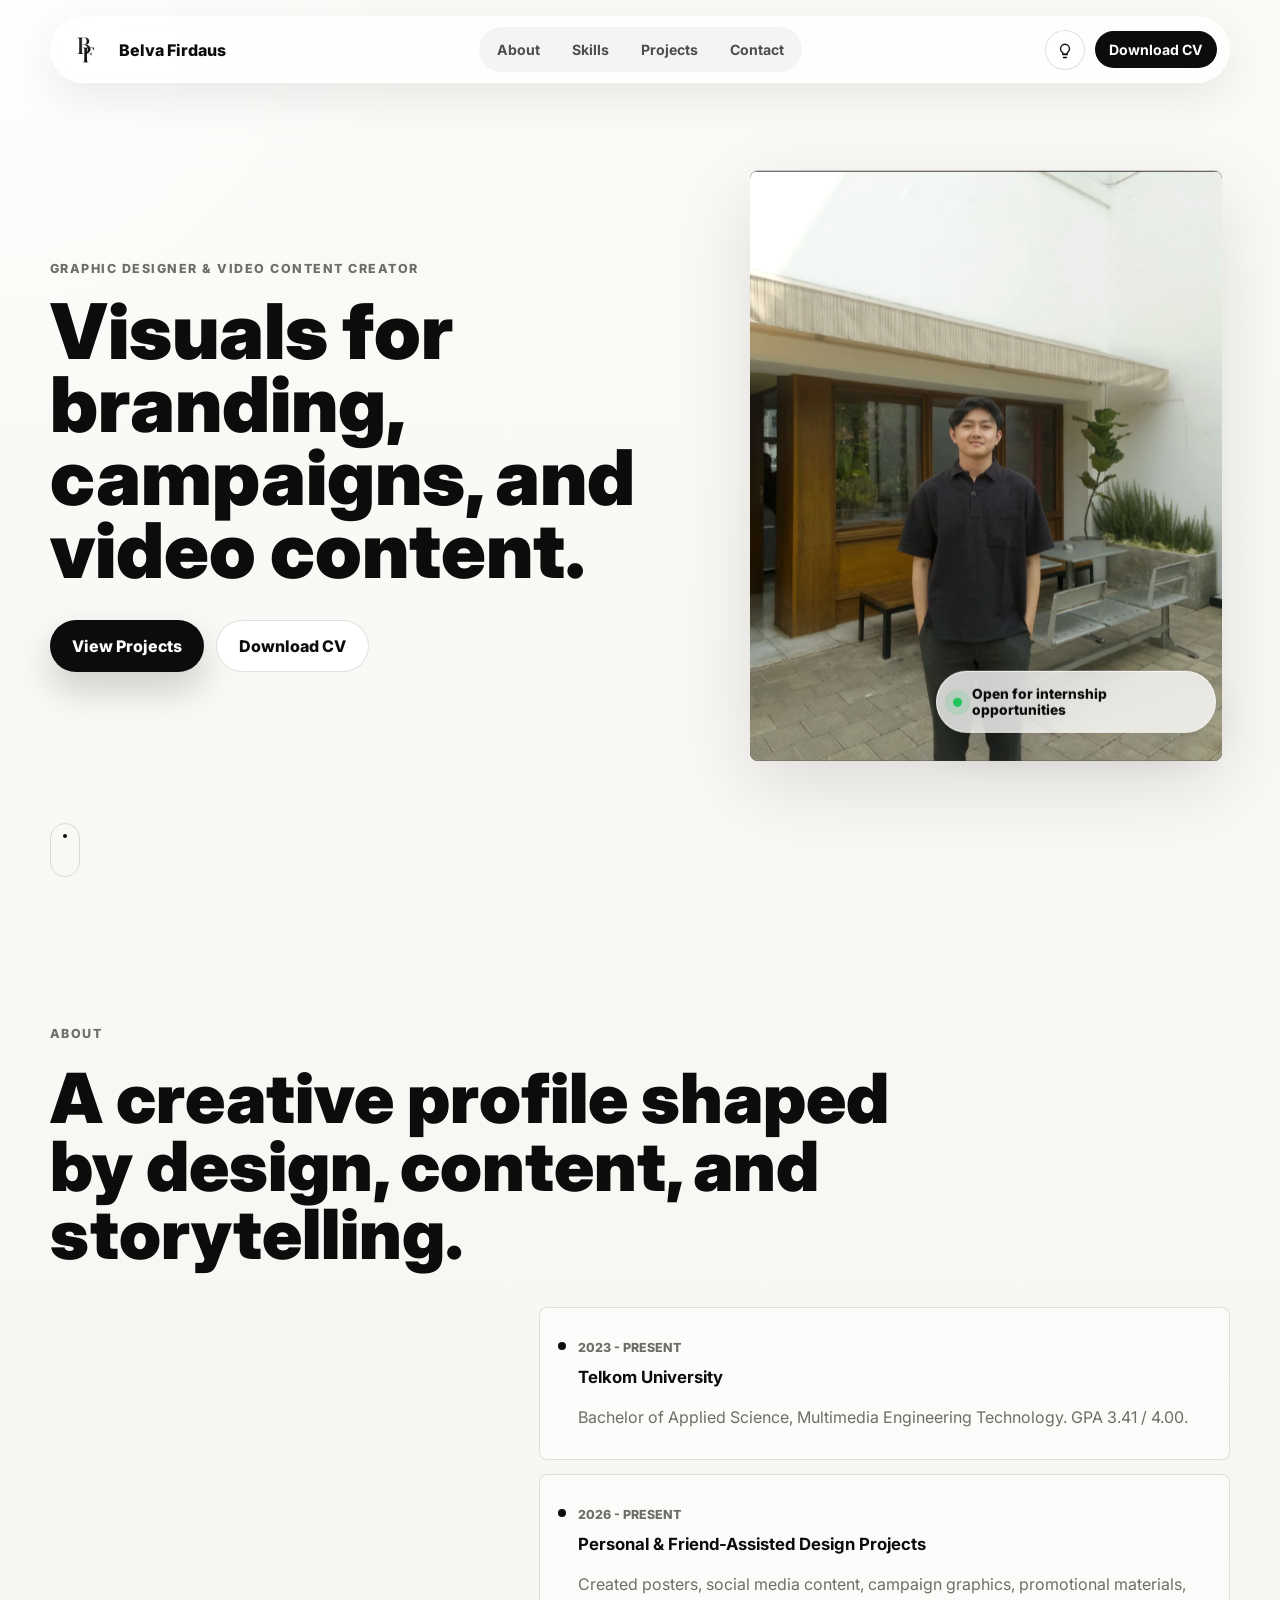
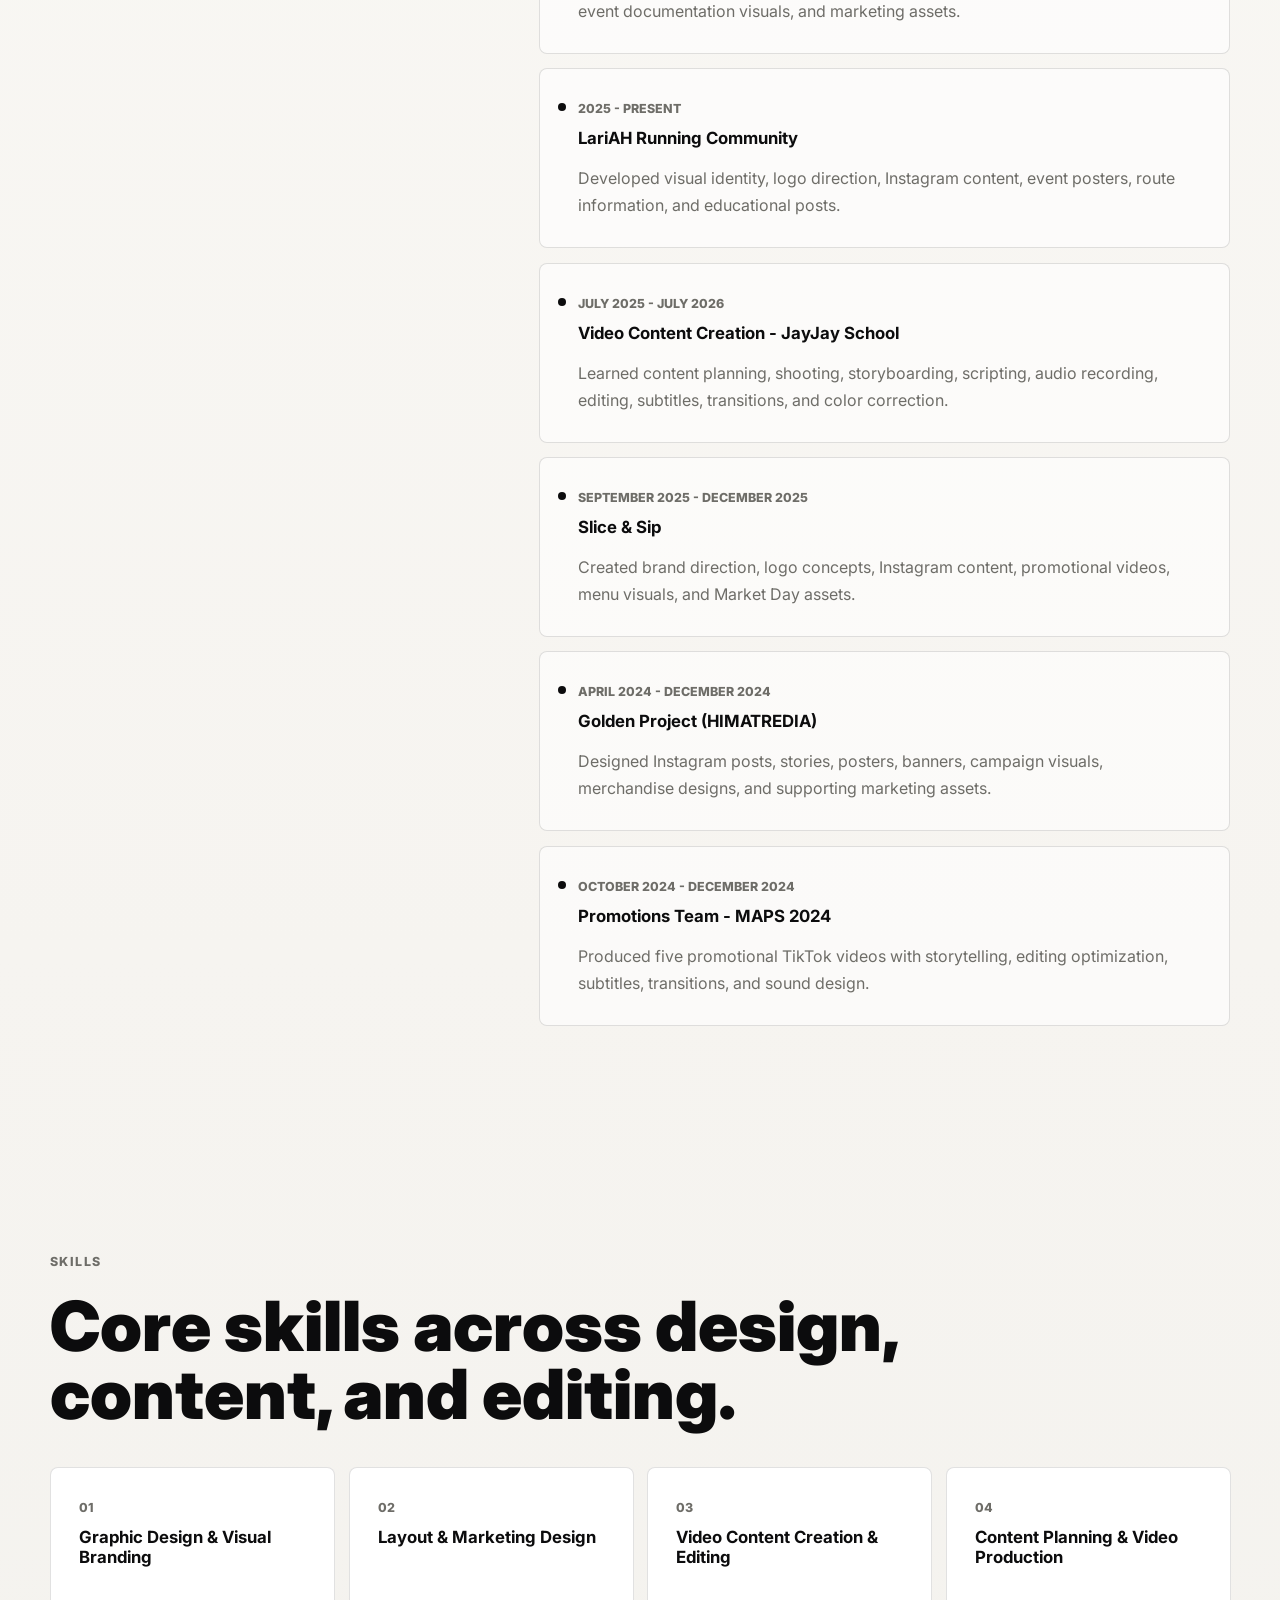
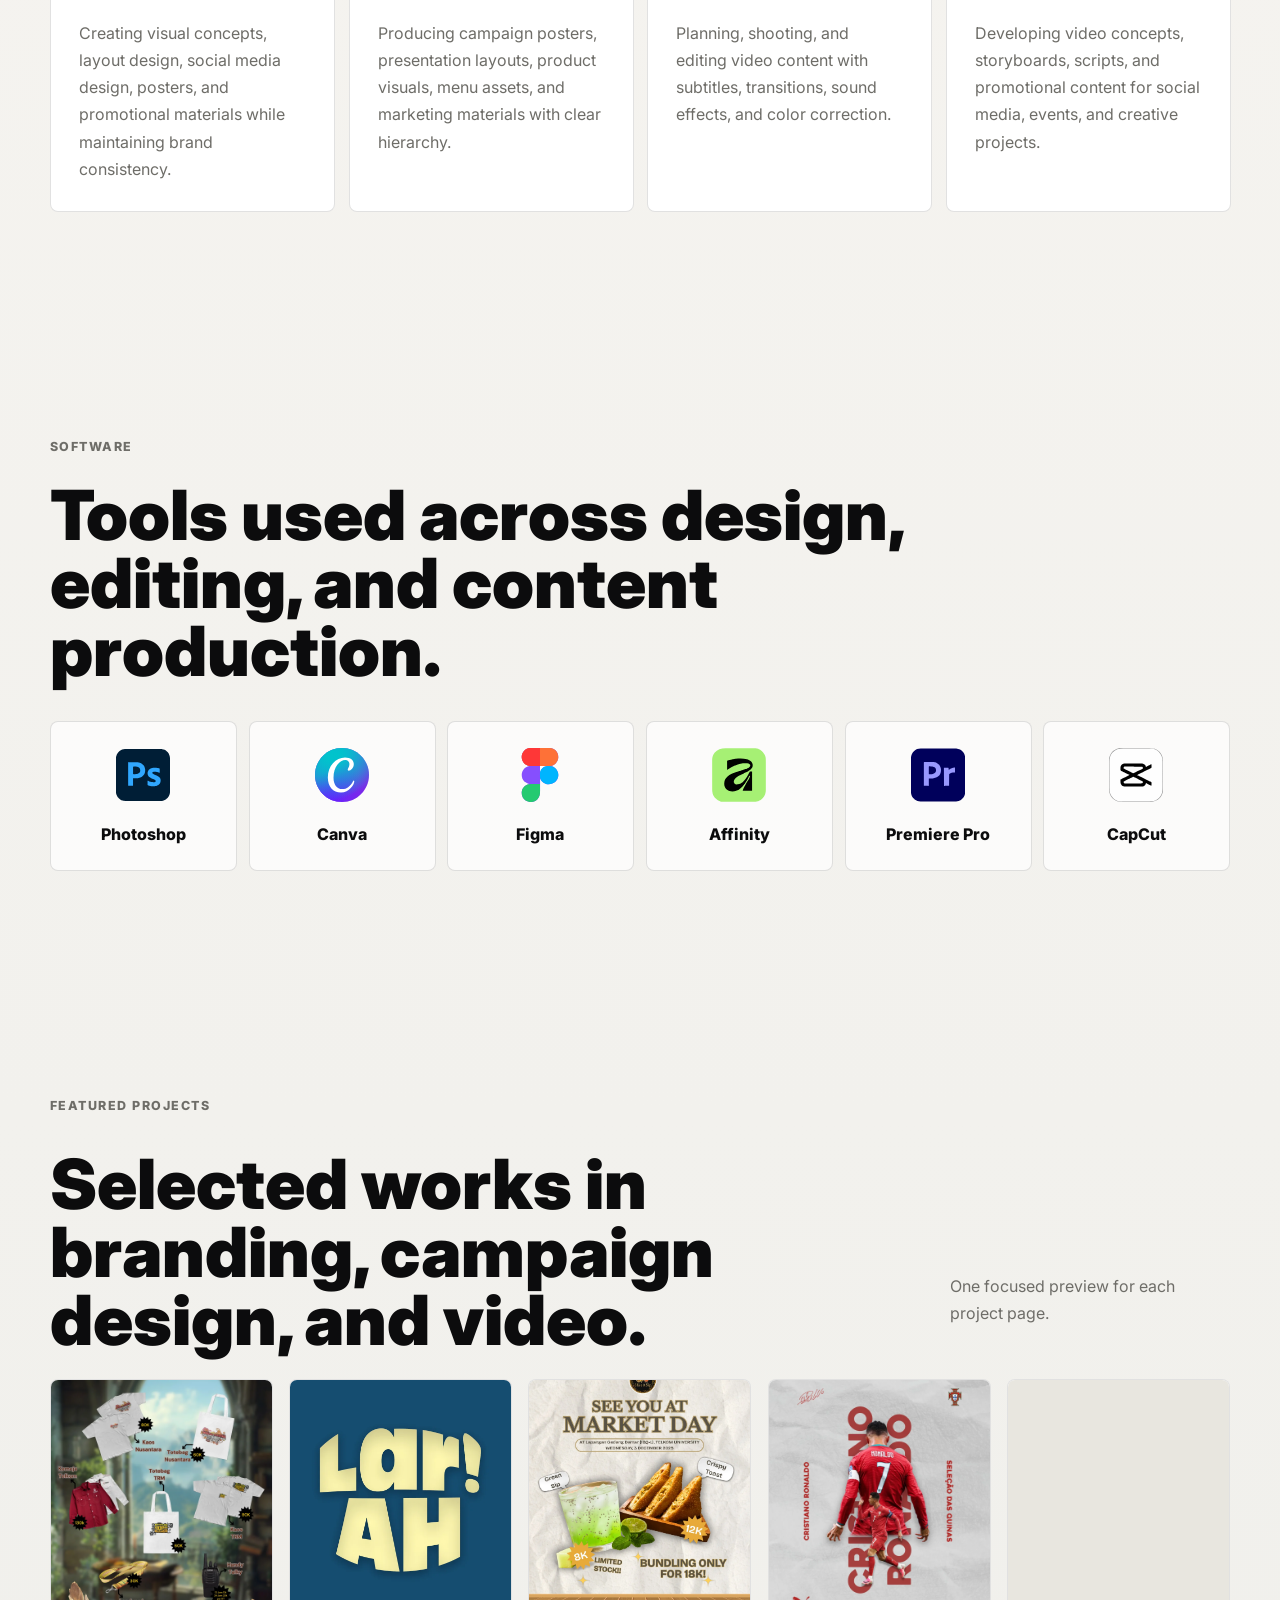
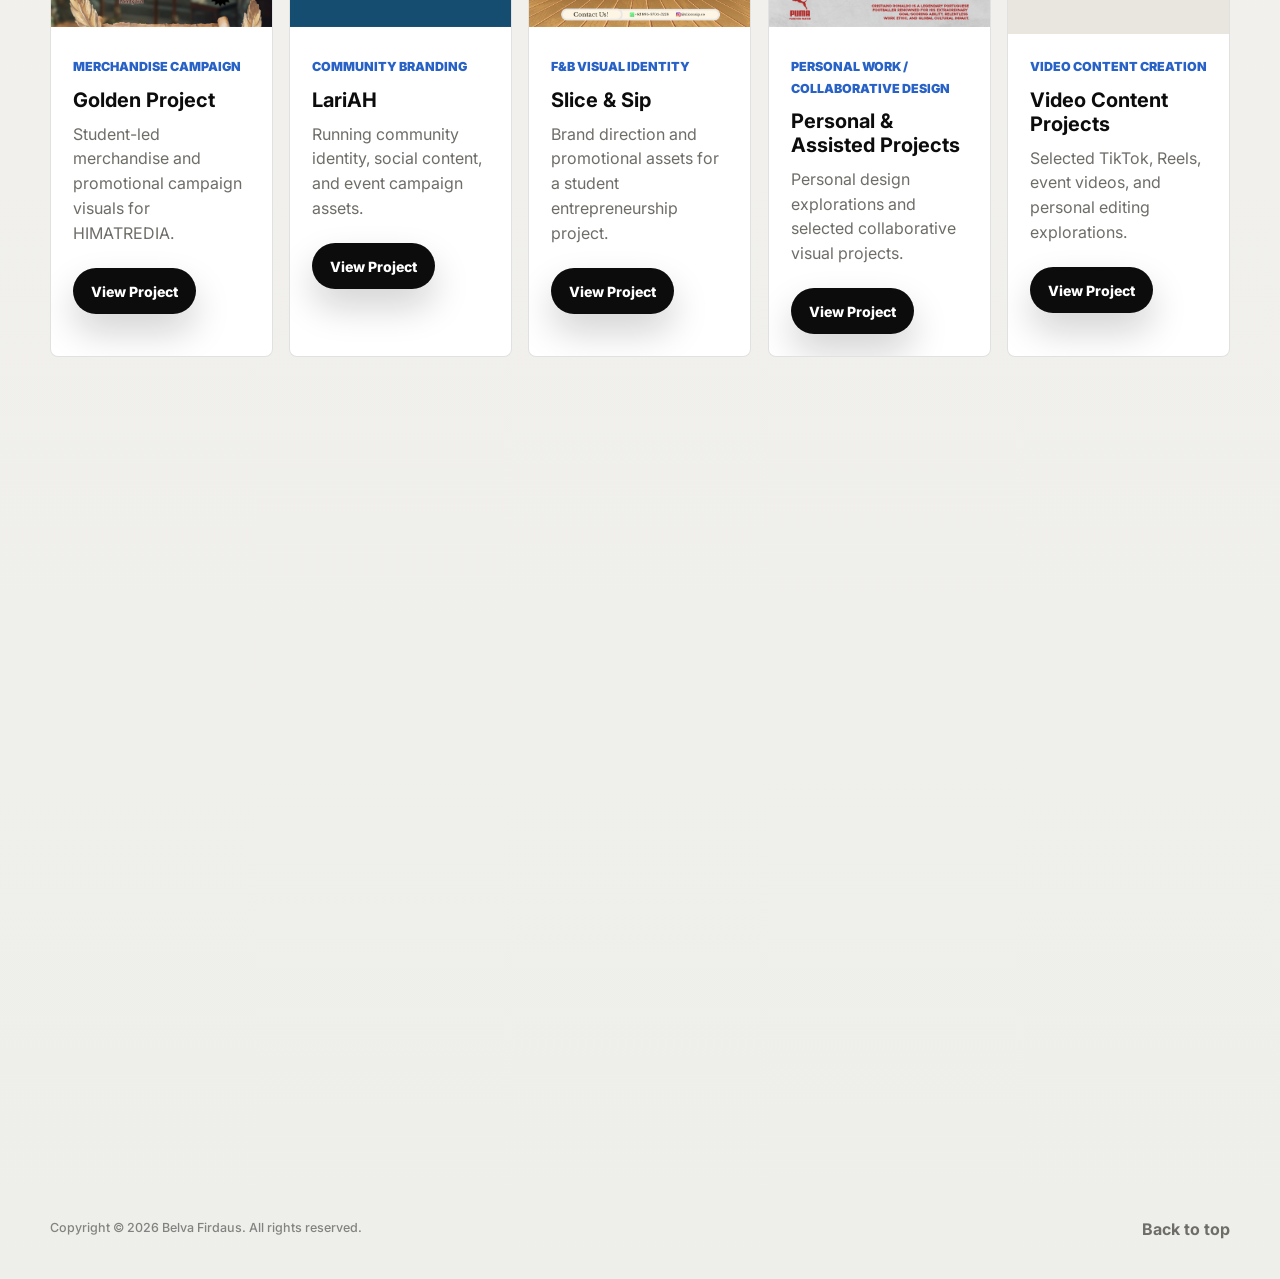
==== commit 326270ea: "Add video content project page" ====
--- a/index.html
+++ b/index.html
@@ -184,7 +184,7 @@
       <div class="section-heading section-heading--split reveal">
         <div>
           <p class="eyebrow">Featured Projects</p>
-          <h2>Selected works in branding and campaign design.</h2>
+          <h2>Selected works in branding, campaign design, and video.</h2>
         </div>
         <p>One focused preview for each project page.</p>
       </div>
@@ -223,6 +223,15 @@
             <h3>Personal &amp; Assisted Projects</h3>
             <span>Personal design explorations and selected collaborative visual projects.</span>
             <a class="btn btn--dark project-card__link" href="pages/project4.html">View Project</a>
+          </div>
+        </article>
+        <article class="project-card reveal">
+          <video class="project-card__media" src="assets/videos/video-content/slicensip-reels-1.mp4" muted autoplay loop playsinline preload="metadata" aria-label="Video content project preview"></video>
+          <div class="project-card__body">
+            <p>Video Content Creation</p>
+            <h3>Video Content Projects</h3>
+            <span>Selected TikTok, Reels, event videos, and personal editing explorations.</span>
+            <a class="btn btn--dark project-card__link" href="pages/video.html">View Project</a>
           </div>
         </article>
       </div>
--- a/css/style.css
+++ b/css/style.css
@@ -494,7 +494,7 @@
 
 .project-grid {
   display: grid;
-  grid-template-columns: repeat(4, minmax(0, 1fr));
+  grid-template-columns: repeat(auto-fit, minmax(220px, 1fr));
   gap: 16px;
 }
 
@@ -508,7 +508,8 @@
   transition: transform 0.25s ease, box-shadow 0.25s ease;
 }
 
-.project-card img {
+.project-card img,
+.project-card video {
   width: 100%;
   aspect-ratio: 4 / 4.6;
   object-fit: cover;
@@ -516,7 +517,12 @@
   transition: transform 0.65s ease;
 }
 
-.project-card:hover img {
+.project-card video {
+  display: block;
+}
+
+.project-card:hover img,
+.project-card:hover video {
   transform: scale(1.04);
 }
 
--- a/css/animation.css
+++ b/css/animation.css
@@ -266,6 +266,21 @@
   pointer-events: none;
 }
 
+.section.is-nav-entering {
+  animation-duration: 0.72s;
+  animation-fill-mode: both;
+  animation-timing-function: cubic-bezier(0.16, 1, 0.3, 1);
+  will-change: opacity, transform;
+}
+
+.section.is-nav-entering.nav-enter-from-down {
+  animation-name: navSectionEnterDown;
+}
+
+.section.is-nav-entering.nav-enter-from-up {
+  animation-name: navSectionEnterUp;
+}
+
 @keyframes pulse {
   0%,
   100% {
@@ -282,6 +297,28 @@
   from {
     opacity: 0;
     transform: translate3d(0, 12px, 0);
+  }
+  to {
+    opacity: 1;
+    transform: translate3d(0, 0, 0);
+  }
+}
+
+@keyframes navSectionEnterDown {
+  from {
+    opacity: 0.22;
+    transform: translate3d(0, 34px, 0);
+  }
+  to {
+    opacity: 1;
+    transform: translate3d(0, 0, 0);
+  }
+}
+
+@keyframes navSectionEnterUp {
+  from {
+    opacity: 0.22;
+    transform: translate3d(0, -34px, 0);
   }
   to {
     opacity: 1;
@@ -329,6 +366,7 @@
   .motion-reveal,
   .reveal--right,
   [data-parallax],
+  .section.is-nav-entering,
   body.page-enter .site-header,
   body.page-enter main,
   body.page-enter .footer,
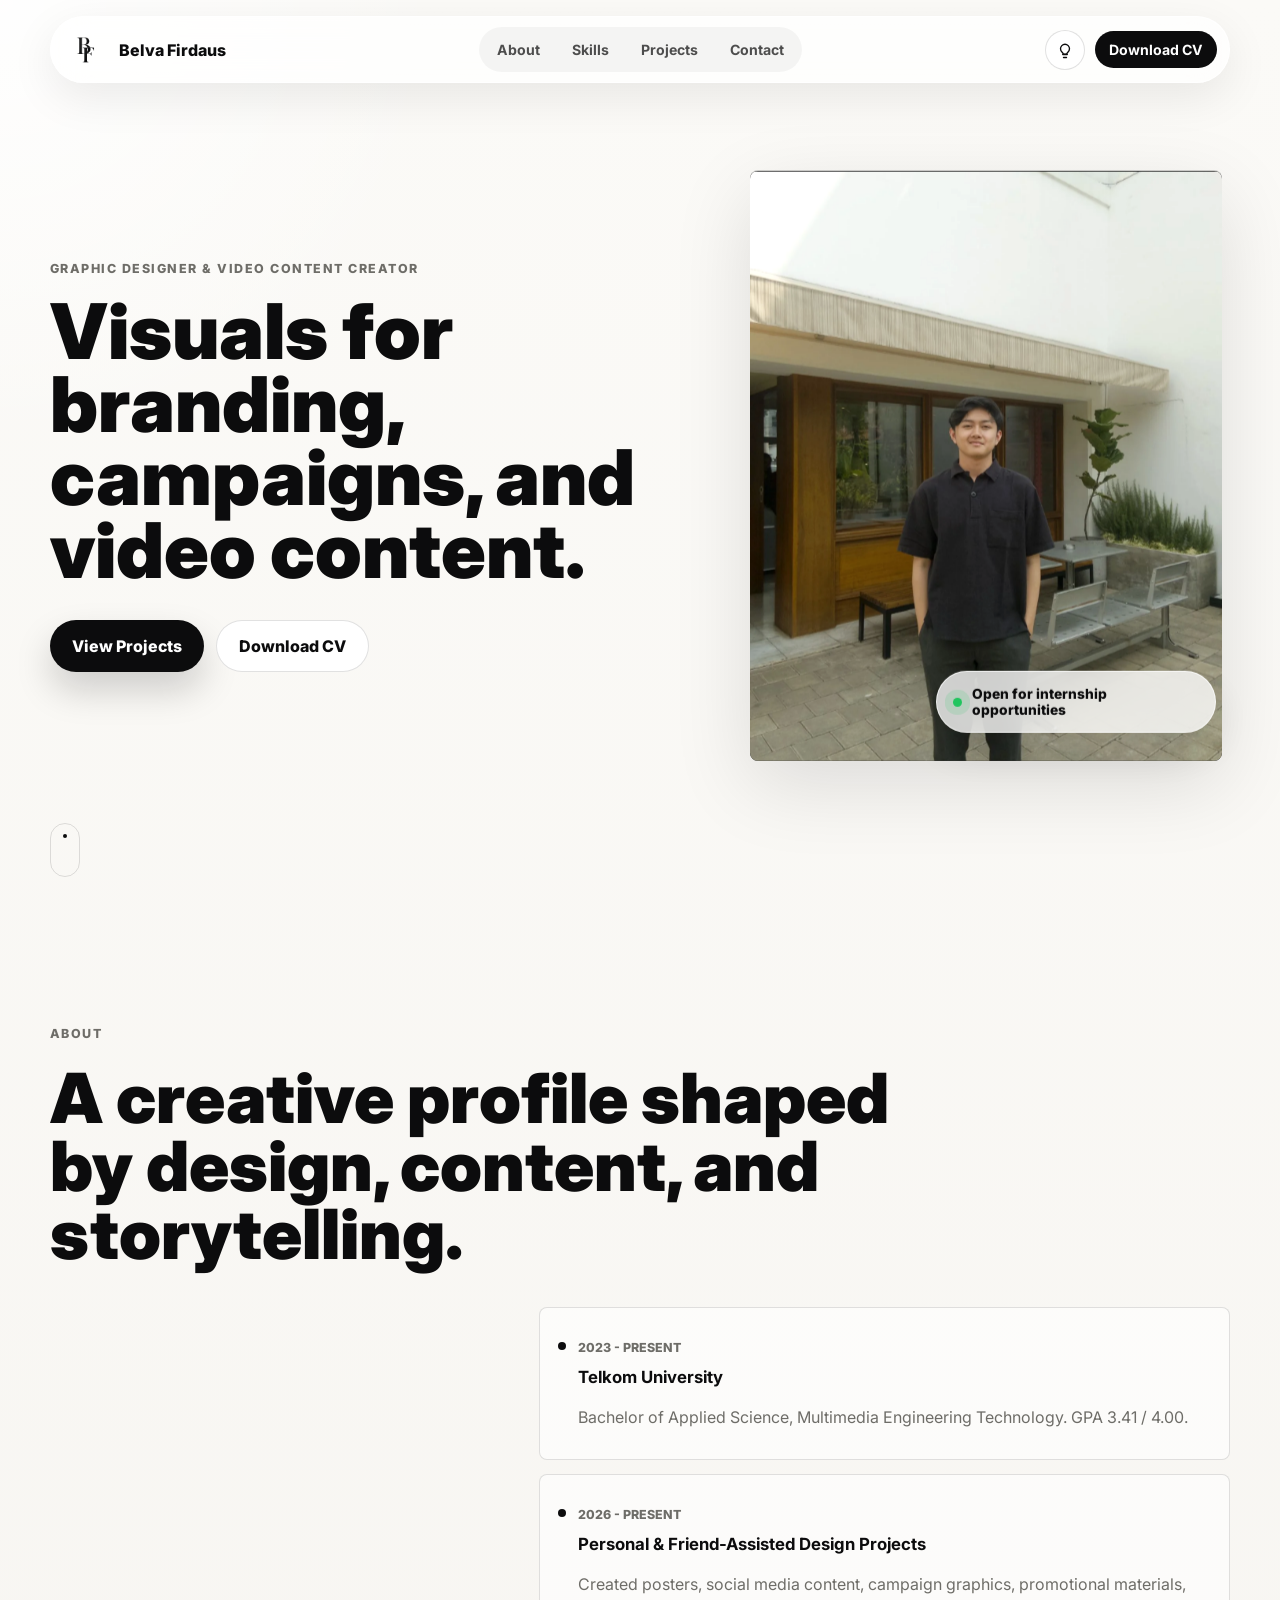
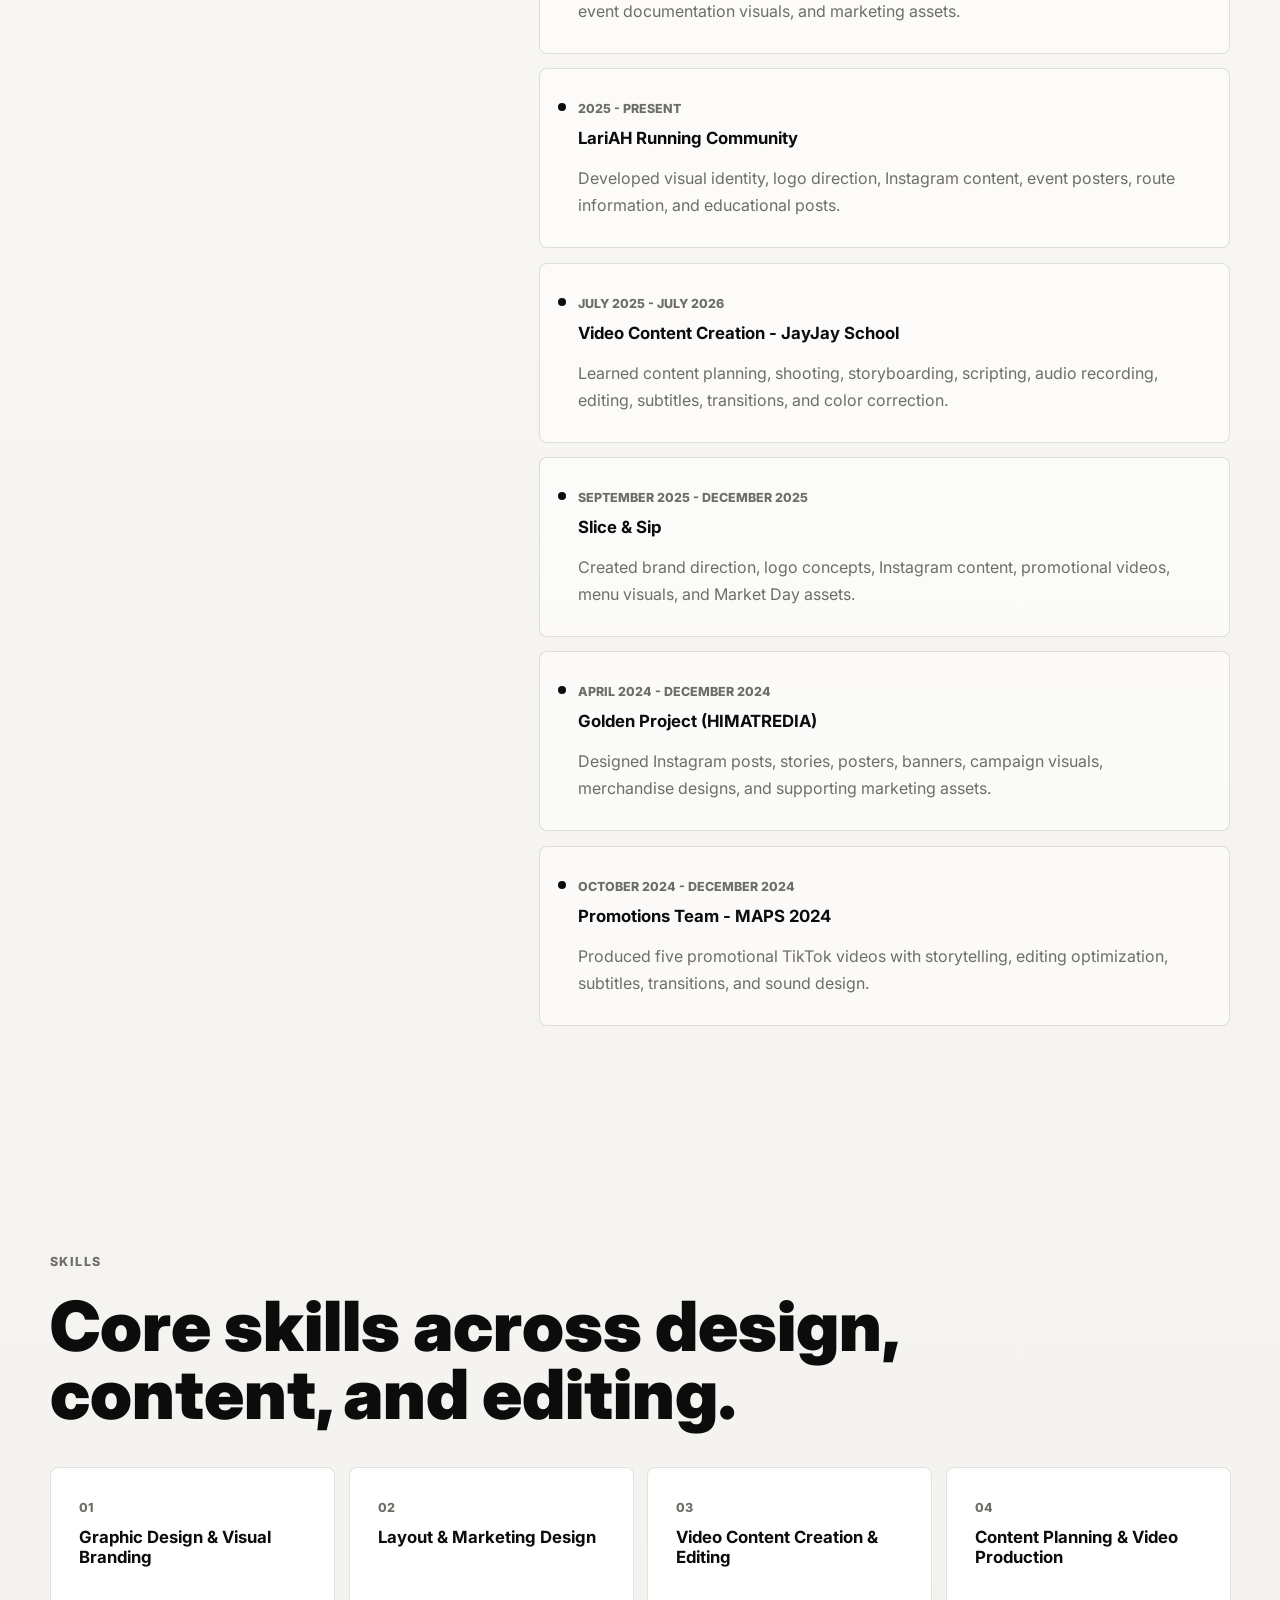
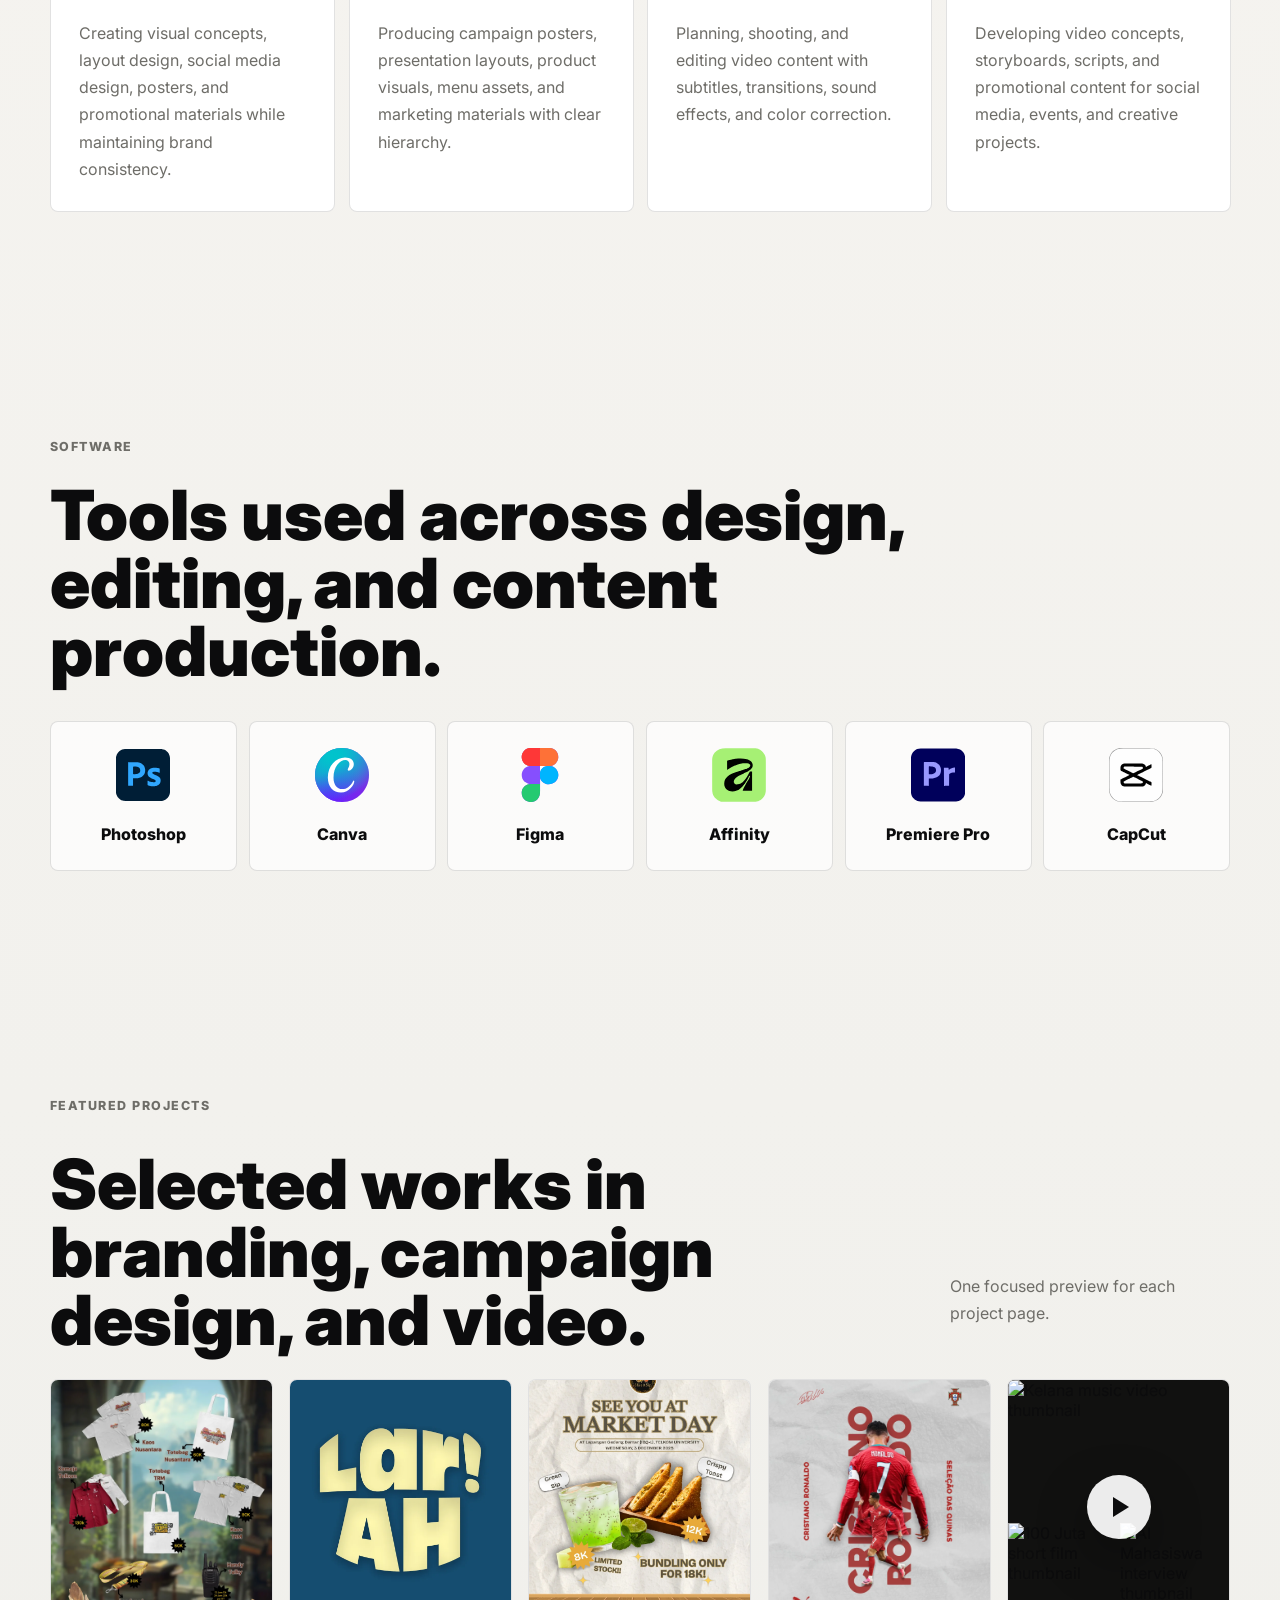
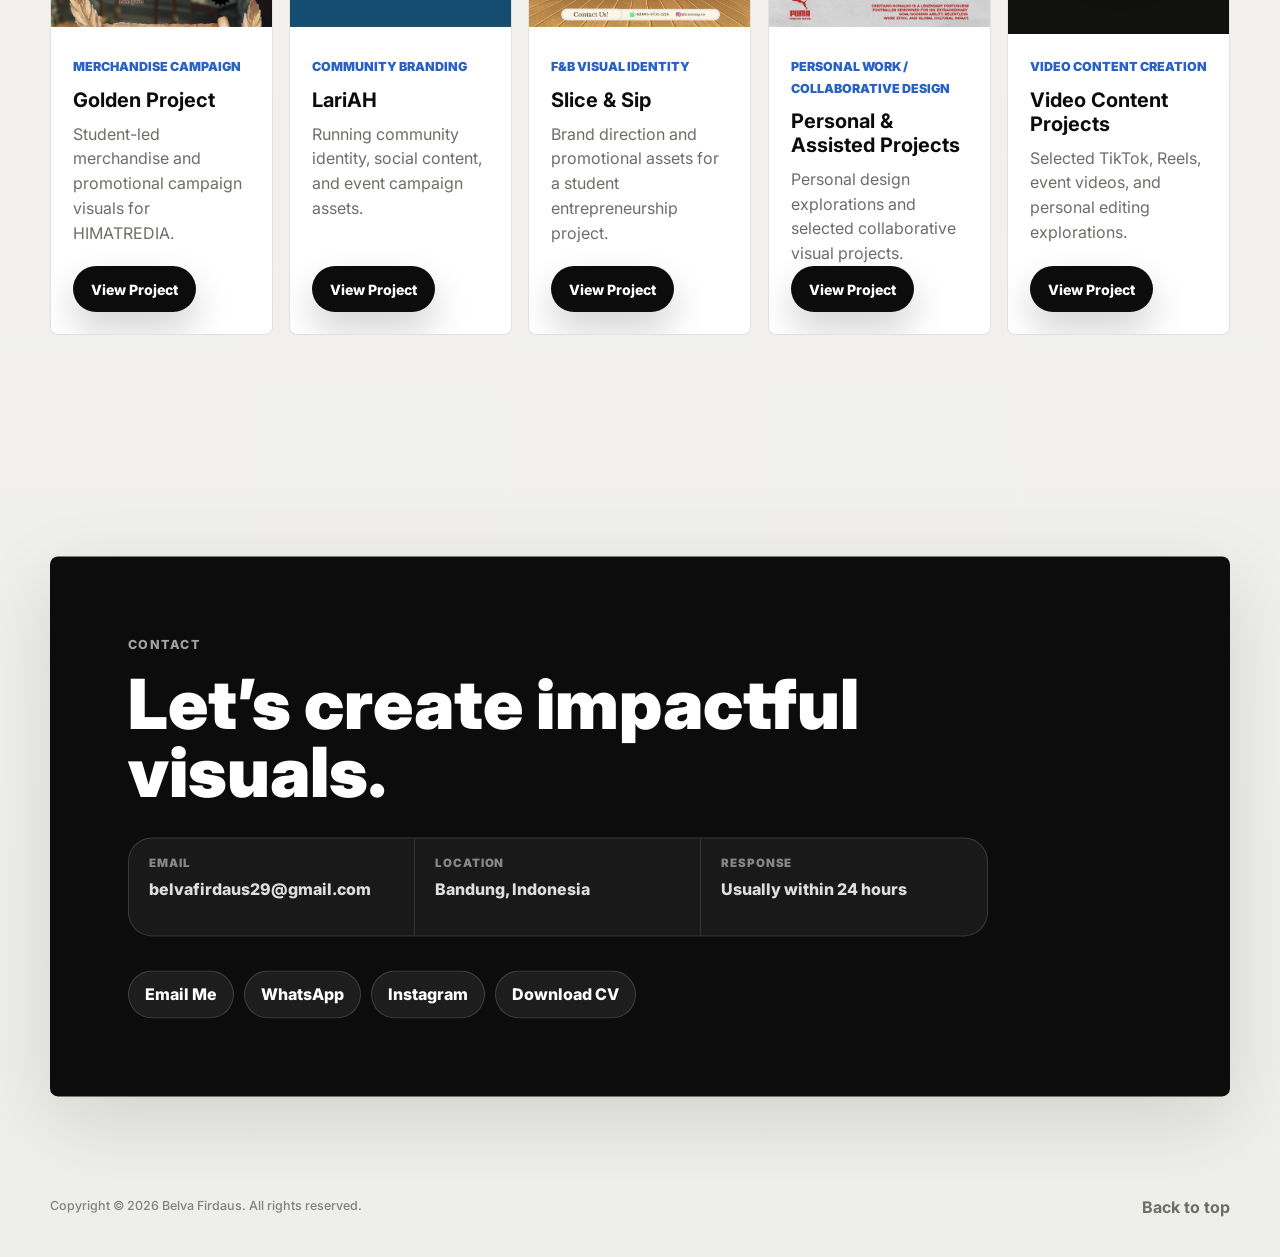
==== commit 7401b6a9: "Align project card buttons and improve video thumbnail" ====
--- a/index.html
+++ b/index.html
@@ -226,7 +226,12 @@
           </div>
         </article>
         <article class="project-card reveal">
-          <video class="project-card__media" src="assets/videos/video-content/slicensip-reels-1.mp4" muted autoplay loop playsinline preload="metadata" aria-label="Video content project preview"></video>
+          <div class="project-card__video-thumb" aria-label="Video content project thumbnail">
+            <img src="https://i.ytimg.com/vi/GW_gh8Wpa90/hqdefault.jpg" alt="Kelana music video thumbnail" loading="lazy">
+            <img src="https://i.ytimg.com/vi/9BAACGDBc3A/hqdefault.jpg" alt="100 Juta short film thumbnail" loading="lazy">
+            <img src="https://i.ytimg.com/vi/lkLBTXZKwMM/hqdefault.jpg" alt="AI Mahasiswa interview thumbnail" loading="lazy">
+            <span aria-hidden="true"></span>
+          </div>
           <div class="project-card__body">
             <p>Video Content Creation</p>
             <h3>Video Content Projects</h3>
--- a/css/style.css
+++ b/css/style.css
@@ -508,8 +508,9 @@
   transition: transform 0.25s ease, box-shadow 0.25s ease;
 }
 
-.project-card img,
-.project-card video {
+.project-card > img,
+.project-card > video,
+.project-card__video-thumb {
   width: 100%;
   aspect-ratio: 4 / 4.6;
   object-fit: cover;
@@ -517,12 +518,61 @@
   transition: transform 0.65s ease;
 }
 
-.project-card video {
+.project-card > video,
+.project-card__video-thumb {
   display: block;
 }
 
-.project-card:hover img,
-.project-card:hover video {
+.project-card__video-thumb {
+  position: relative;
+  display: grid;
+  grid-template-columns: 1fr 1fr;
+  grid-template-rows: 1.25fr 1fr;
+  gap: 3px;
+  overflow: hidden;
+  background: #111110;
+}
+
+.project-card__video-thumb img {
+  width: 100%;
+  height: 100%;
+  min-width: 0;
+  object-fit: cover;
+}
+
+.project-card__video-thumb img:first-child {
+  grid-column: 1 / -1;
+}
+
+.project-card__video-thumb span {
+  position: absolute;
+  left: 50%;
+  top: 50%;
+  display: inline-flex;
+  align-items: center;
+  justify-content: center;
+  width: 64px;
+  height: 64px;
+  border-radius: 50%;
+  background: rgba(255, 255, 255, 0.92);
+  color: var(--ink);
+  transform: translate(-50%, -50%);
+  box-shadow: 0 20px 54px rgba(0, 0, 0, 0.32);
+}
+
+.project-card__video-thumb span::before {
+  content: "";
+  width: 0;
+  height: 0;
+  margin-left: 4px;
+  border-top: 10px solid transparent;
+  border-bottom: 10px solid transparent;
+  border-left: 16px solid currentColor;
+}
+
+.project-card:hover > img,
+.project-card:hover > video,
+.project-card:hover .project-card__video-thumb {
   transform: scale(1.04);
 }
 
@@ -530,6 +580,7 @@
   display: flex;
   flex-direction: column;
   align-items: flex-start;
+  min-height: 246px;
   padding: 22px;
 }
 
@@ -546,14 +597,14 @@
   font-size: 1.25rem;
 }
 
-.project-card span {
+.project-card__body > span {
   color: var(--muted);
   line-height: 1.55;
 }
 
 .project-card__link {
   min-height: 46px;
-  margin-top: 22px;
+  margin-top: auto;
   padding: 0 18px;
   font-size: 0.88rem;
 }
